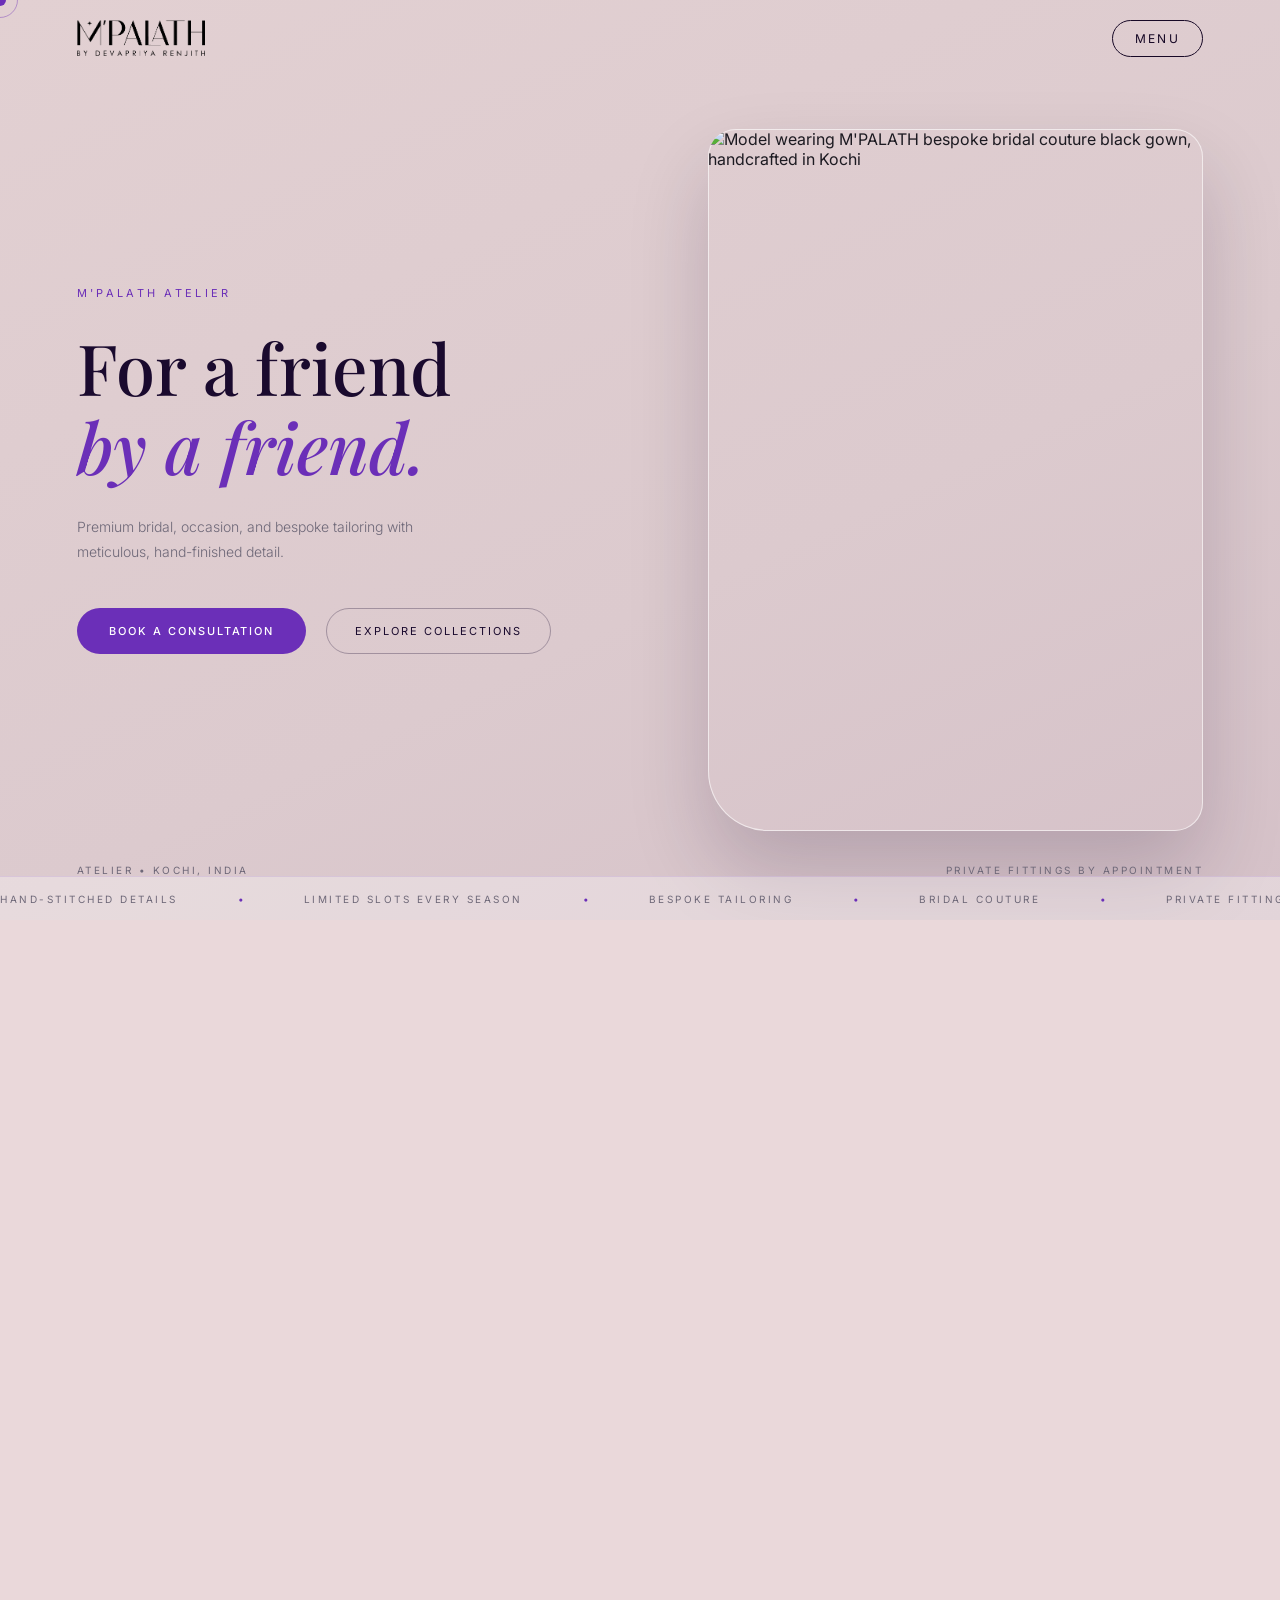
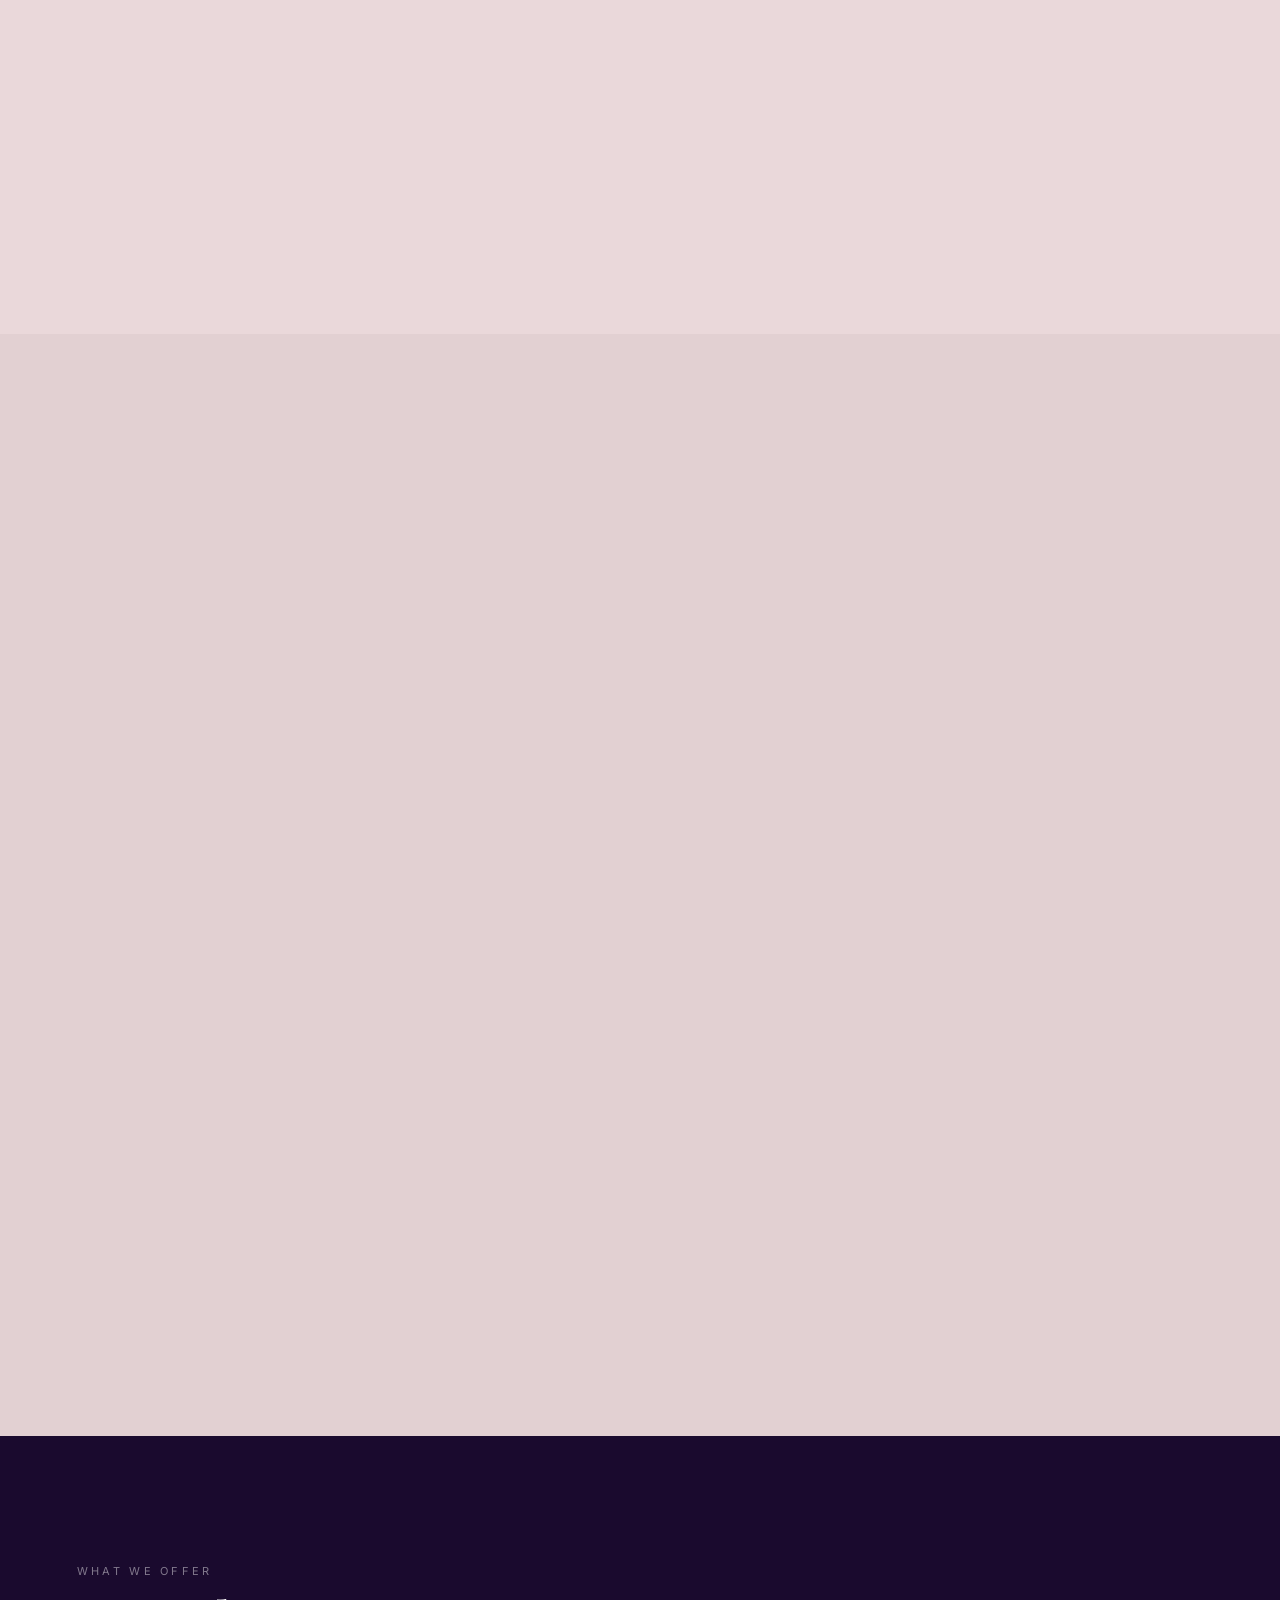
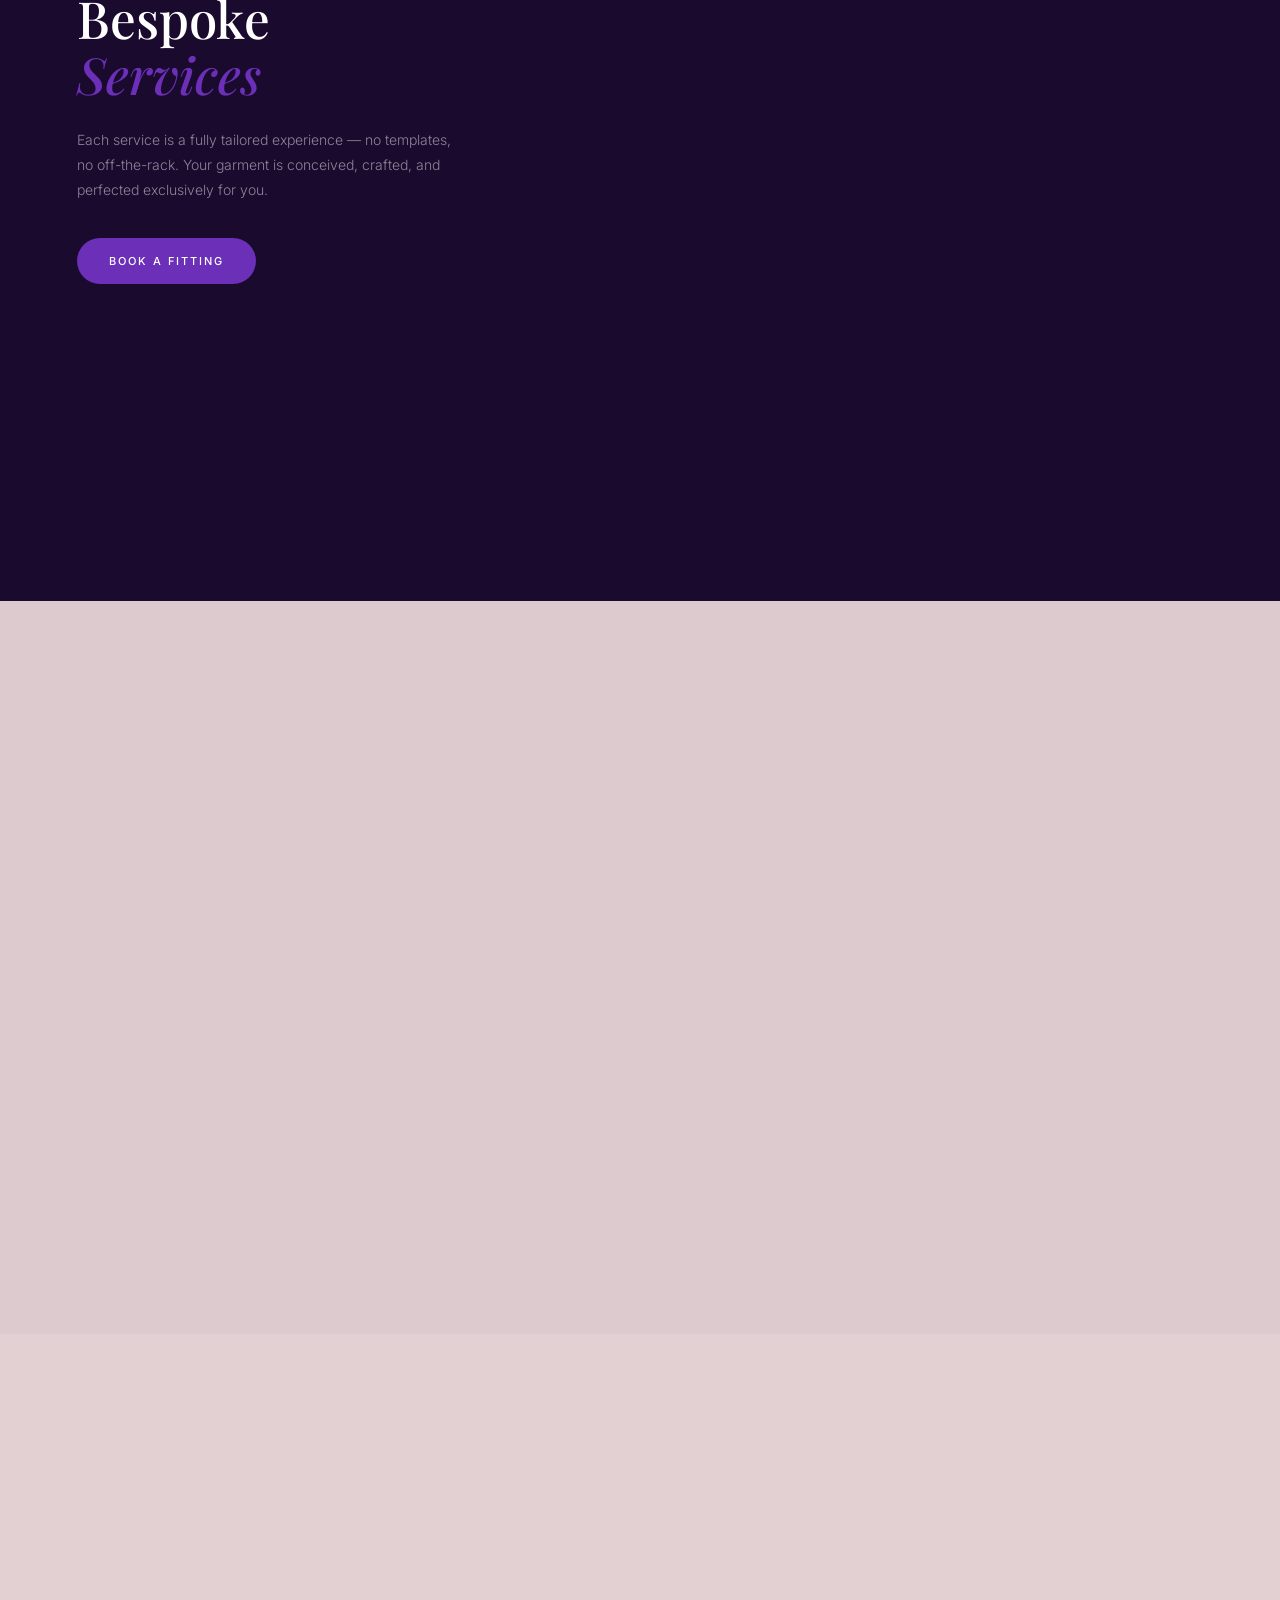
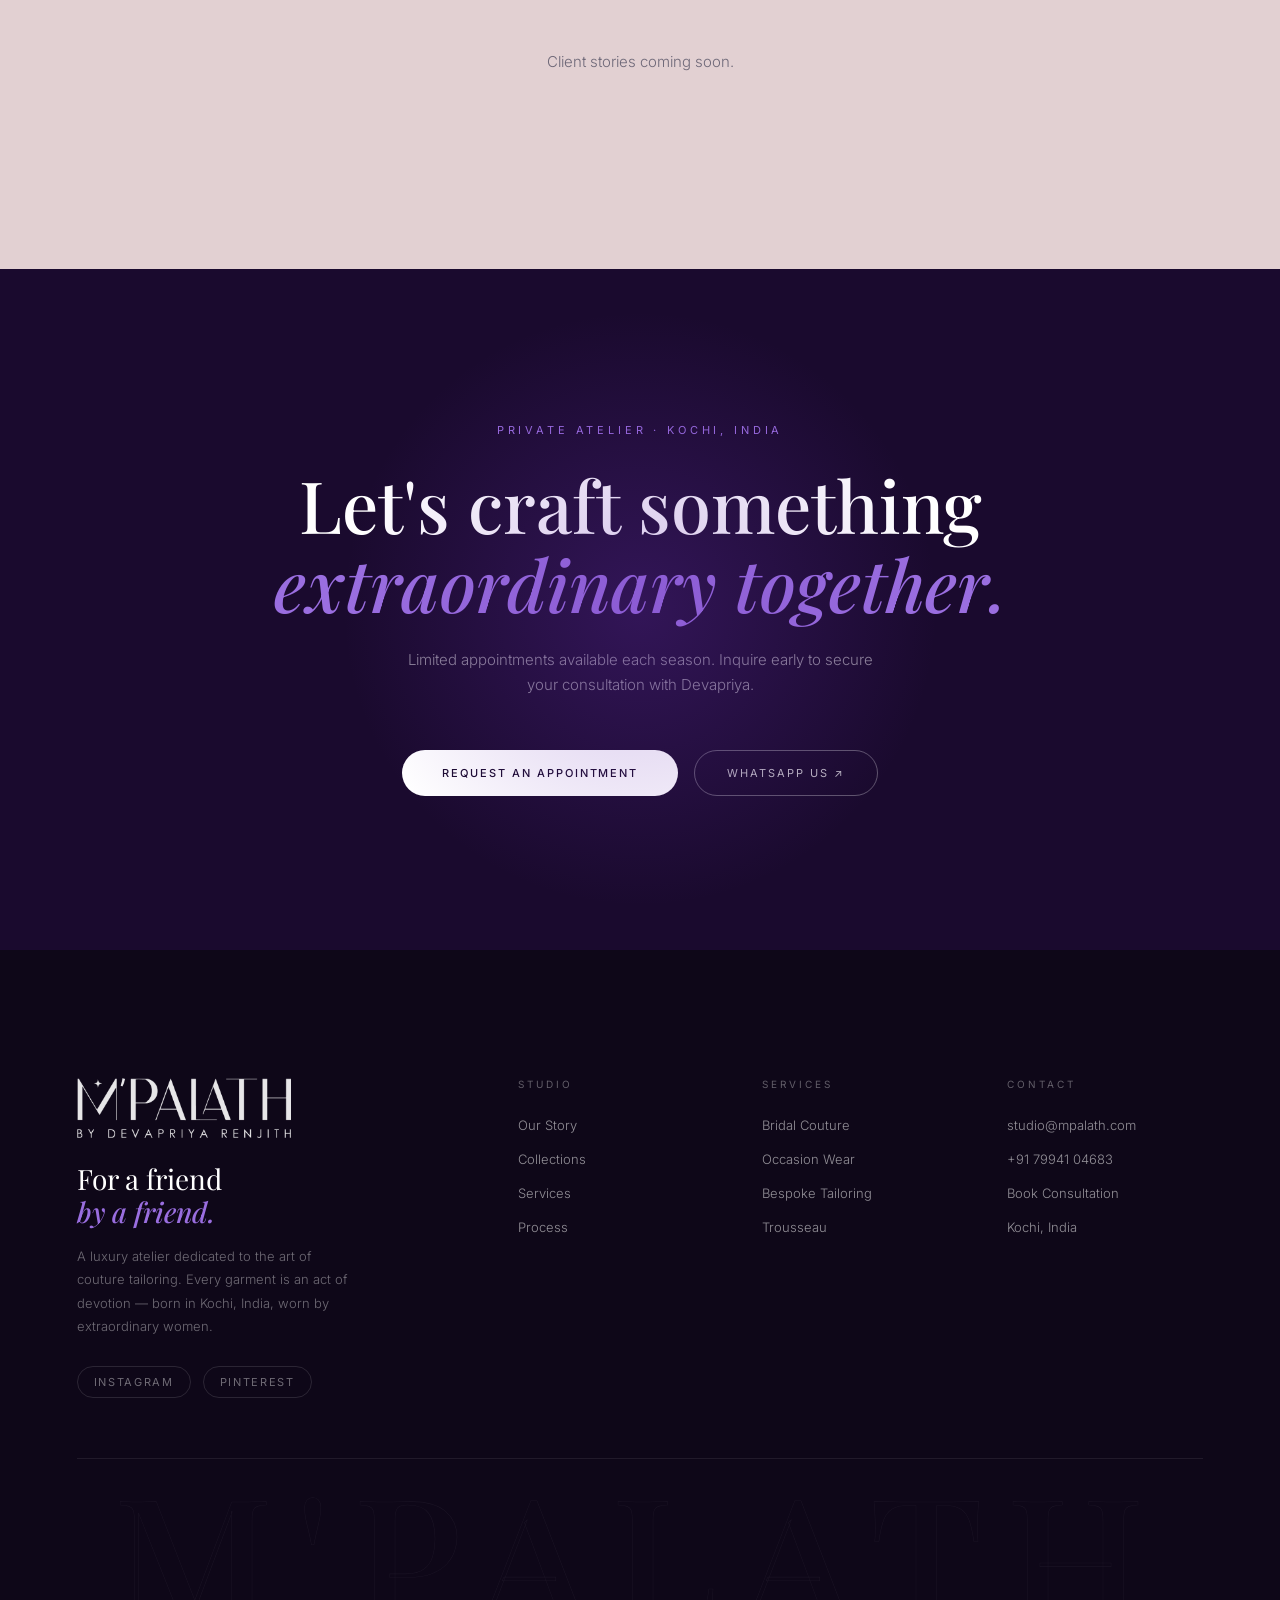
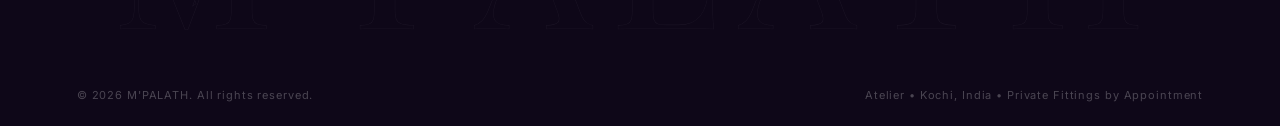
==== index.html @ 6d50fe8d "Initial commit for mpalath site" ====
<!DOCTYPE html>
<html lang="en">

<head>
  <meta charset="UTF-8">
  <meta name="viewport" content="width=device-width, initial-scale=1.0">
  <meta name="theme-color" content="#0E0718">
  <meta name="robots" content="index, follow, max-image-preview:large, max-snippet:-1, max-video-preview:-1">
  <link rel="canonical" href="https://mpalath.com/">
  <link rel="icon" type="image/png" href="assets/mpalath-logo.png">
  <link rel="apple-touch-icon" href="assets/mpalath-logo-full.png">

  <title>M'PALATH — Luxury Atelier | Couture-Crafted Elegance Kochi</title>
  <meta name="description"
    content="M'PALATH is a luxury bridal and bespoke tailoring studio by Devapriya Renjith in Kochi, India. Premium hand-finished couture for modern women. Private fittings by appointment.">

  <!-- Open Graph / Facebook -->
  <meta property="og:type" content="website">
  <meta property="og:url" content="https://mpalath.com/">
  <meta property="og:title" content="M'PALATH — Luxury Atelier | Couture-Crafted Elegance">
  <meta property="og:description"
    content="Premium bridal, occasion, and bespoke tailoring with meticulous, hand-finished detail.">
  <meta property="og:image" content="https://mpalath.com/assets/hero-main.jpg">

  <!-- Twitter -->
  <meta name="twitter:card" content="summary_large_image">
  <meta name="twitter:title" content="M'PALATH — Luxury Atelier">
  <meta name="twitter:description"
    content="Premium bridal, occasion, and bespoke tailoring with meticulous, hand-finished detail.">
  <meta name="twitter:image" content="https://mpalath.com/assets/hero-main.jpg">

  <!-- Performance: Preload Critical Assets (LCP) -->
  <link rel="preload" as="image" href="assets/hero-main.jpg">

  <!-- JSON-LD Structured Data Schema -->
  <script type="application/ld+json">
  {
    "@context": "https://schema.org",
    "@type": "FashionBoutique",
    "name": "M'PALATH",
    "image": "https://mpalath.com/assets/hero-main.jpg",
    "description": "A luxury atelier dedicated to the art of couture tailoring. Every garment is an act of devotion — born in Kochi, India.",
    "founder": {
      "@type": "Person",
      "name": "Devapriya Renjith"
    },
    "address": {
      "@type": "PostalAddress",
      "addressLocality": "Kochi",
      "addressRegion": "Kerala",
      "addressCountry": "IN"
    },
    "priceRange": "$$$$"
  }
  </script>

  <link rel="preconnect" href="https://fonts.googleapis.com">
  <link rel="preconnect" href="https://fonts.gstatic.com" crossorigin>
  <link
    href="https://fonts.googleapis.com/css2?family=Playfair+Display:ital,wght@0,400;0,500;0,600;0,700;1,400;1,500&family=Inter:wght@300;400;500&display=swap"
    rel="stylesheet">
  <link rel="stylesheet" href="styles.css">
</head>

<body>

  <!-- Custom Cursor -->
  <div id="cursor"></div>
  <div id="cursor-follower"></div>

  <!-- ===================== LOADER ===================== -->
  <div id="loader-overlay" class="loader-overlay">
    <div class="loader-content">
      <div class="wordmark-container" id="wordmark-container">
        <!-- Hidden base (for needle tracking width) -->
        <div class="wordmark-base" aria-hidden="true">M'PALATH</div>
        <!-- Reveal layer with clip-path animation -->
        <div class="wordmark-reveal" id="wordmark-reveal">
          <img src="assets/mpalath-logo-full.png" alt="M'PALATH by Devapriya Renjith" class="loader-logo-img" />
        </div>
        <div class="needle-wrapper" id="needle-wrapper">
          <svg class="needle-svg" id="needle-svg" viewBox="0 0 100 100">
            <defs>
              <linearGradient id="silver-grad" x1="0" y1="0" x2="1" y2="1">
                <stop offset="0%" stop-color="#FFFFFF" />
                <stop offset="50%" stop-color="#C0C0C0" />
                <stop offset="100%" stop-color="#808080" />
              </linearGradient>
            </defs>
            <path d="M 80,20 L 10,90 L 20,95 L 85,30 Z" fill="url(#silver-grad)" />
            <ellipse cx="80" cy="25" rx="2" ry="6" fill="#222" transform="rotate(-45 80 25)" />
            <path d="M 80,25 Q 95,10 50,50" fill="none" stroke="#6B2FB8" stroke-width="2" />
          </svg>
        </div>
      </div>
    </div>
  </div>

  <!-- ===================== NAV ===================== -->
  <nav id="main-nav">
    <a href="#hero" class="nav-logo" aria-label="M'PALATH Homepage" title="Return to M'PALATH Homepage">
      <img src="assets/mpalath-logo.png" alt="M'PALATH Studio Logo" class="nav-logo-img" />
    </a>
    <button class="nav-menu-btn" id="menu-btn" aria-label="Open Navigation Menu">MENU</button>
  </nav>

  <!-- Full-screen overlay menu -->
  <div class="nav-overlay" id="nav-overlay" role="dialog" aria-modal="true" aria-label="Main Navigation Menu">
    <button class="overlay-close" id="overlay-close" aria-label="Close Menu">CLOSE</button>
    <ul class="overlay-nav-links">
      <li><a href="#hero">Home</a></li>
      <li><a href="#about">About</a></li>
      <li><a href="#collections">Collections</a></li>
      <li><a href="#services">Services</a></li>
      <li><a href="#contact-cta">Contact</a></li>
    </ul>
    <div class="overlay-footer">
      <span>Atelier &bull; Mumbai</span>
      <span>Private Fittings by Appointment</span>
    </div>
  </div>

  <main id="main-content">
    <!-- ===================== HERO ===================== -->
    <section id="hero" aria-labelledby="hero-heading">
      <div class="hero-left">
        <p class="hero-eyebrow">M'PALATH ATELIER</p>
        <h1 class="hero-headline" id="hero-heading">
          For a friend<br>
          <em>by a friend.</em>
        </h1>
        <p class="hero-subtext">
          Premium bridal, occasion, and bespoke tailoring
          with meticulous, hand-finished detail.
        </p>
        <div class="hero-cta-row">
          <a href="#contact-cta" class="btn-primary" id="hero-book-btn"
            aria-label="Book a bespoke consultation with Devapriya">Book a Consultation</a>
          <a href="#collections" class="btn-outline" id="hero-explore-btn"
            aria-label="Explore our current bridal and occasion wear collections">Explore Collections</a>
        </div>
      </div>

      <div class="hero-right">
        <div class="hero-image-frame" id="hero-image-frame">
          <img class="hero-slide active" src="assets/hero-main.jpg"
            alt="Model wearing M'PALATH bespoke bridal couture black gown, handcrafted in Kochi" loading="eager">
          <img class="hero-slide" src="assets/IMAGES/mplth post 04 05.jpg.jpeg"
            alt="M'PALATH baby pink cotton ensemble with delicate pleats in black and white editorial" loading="lazy">
          <img class="hero-slide" src="assets/IMAGES/MP 01.jpg.jpeg"
            alt="M'PALATH black bell-sleeve top with cream accents against terracotta backdrop" loading="lazy">
          <img class="hero-slide" src="assets/IMAGES/mplth post 04 03.jpg.jpeg"
            alt="M'PALATH pink cotton kurta set with pearl choker on seated model" loading="lazy">
        </div>
      </div>

      <div class="hero-bottom-row">
        <span>Atelier &bull; Kochi, India</span>
        <span>Private Fittings by Appointment</span>
      </div>

      <!-- Ticker -->
      <div class="hero-ticker">
        <div class="ticker-track">
          <span>Hand-stitched Details</span><span class="dot">&bull;</span>
          <span>Limited Slots Every Season</span><span class="dot">&bull;</span>
          <span>Bespoke Tailoring</span><span class="dot">&bull;</span>
          <span>Bridal Couture</span><span class="dot">&bull;</span>
          <span>Private Fittings</span><span class="dot">&bull;</span>
          <span>Devapriya Renjith</span><span class="dot">&bull;</span>
          <span>Kochi Atelier</span><span class="dot">&bull;</span>
        </div>
      </div>
    </section>

    <!-- ===================== ABOUT ===================== -->
    <section id="about" aria-labelledby="about-heading">
      <div class="about-left">
        <p class="about-label reveal">Our Story</p>

        <h2 class="about-headline reveal reveal-delay-1" id="about-heading">
          Where every thread<br>
          tells a <em>story</em> of craft.
        </h2>
        <p class="about-text reveal reveal-delay-2">
          M'PALATH was born from a deep reverence for the art of tailoring — where couture is not just clothing, but a
          ceremony of self-expression. Each piece is conceived to honour the woman who wears it.
        </p>
        <p class="about-text reveal reveal-delay-2">
          Founded by Devapriya Renjith, our atelier in Kochi, India operates on an intimate, appointment-only model.
          Every
          garment passes through thirty hand-finishing stages before it leaves our studio.
        </p>
        <div class="about-stats reveal reveal-delay-3">
          <p class="about-text" style="grid-column: 1 / -1; font-weight: 500;">
            A newly launched creative studio focused on modern design and high-quality experiences.
          </p>
        </div>
      </div>

      <div class="about-right reveal">
        <div class="about-image-wrap">
          <img src="assets/about.jpg"
            alt="Close-up of artisan hands meticulously hand-stitching a bespoke couture garment at M'PALATH atelier"
            loading="lazy">
        </div>
        <div class="about-quote-card">
          <p>"Every stitch is a quiet act of devotion."</p>
          <cite>— Devapriya Renjith, Founder</cite>
        </div>
      </div>
    </section>

    <!-- ===================== COLLECTIONS ===================== -->
    <section id="collections" aria-labelledby="collections-heading">
      <div class="section-header reveal">
        <div>
          <span class="section-label">Our Work</span>
          <h2 class="section-title" id="collections-heading">Current <em>Collections</em></h2>
        </div>
        <a href="#contact-cta" class="section-link" aria-label="View all M'PALATH couture collections">View All →</a>
      </div>

      <div class="collections-grid reveal reveal-delay-1">
        <!-- 1) Red Dress (Hero) -->
        <div class="collection-card"
          data-images="assets/IMAGES/mplth post 001.jpg.jpeg,assets/IMAGES/mplth post 002.jpg.jpeg,assets/IMAGES/mplth post 003.jpg.jpeg,assets/IMAGES/mplth post 004.jpg.jpeg,assets/IMAGES/mplth post 005.jpg.jpeg">
          <img class="collection-card-img" src="assets/IMAGES/mplth post 003.jpg.jpeg"
            alt="Crimson Reverie bridal couture red gown with intricate hand-embroidery by M'PALATH" loading="lazy">
          <div class="collection-card-info">
            <span class="tag">Bridal · SS 2026</span>
            <div class="name">Crimson Reverie</div>
          </div>
          <div class="collection-card-overlay">
            <div class="collection-card-tag">Bridal Couture</div>
            <div class="collection-card-name">Crimson Reverie</div>
          </div>
        </div>

        <!-- 2) Black Dress -->
        <div class="collection-card"
          data-images="assets/IMAGES/MP 01.jpg.jpeg,assets/IMAGES/MP 02.jpg.jpeg,assets/IMAGES/MP 03.jpg.jpeg,assets/IMAGES/MPALATH 04.jpg.jpeg">
          <img class="collection-card-img" src="assets/IMAGES/MPALATH 04.jpg.jpeg"
            alt="Velvet Dusk elegant black evening wear dress with modern silhouette" loading="lazy">
          <div class="collection-card-info">
            <span class="tag">Evening</span>
            <div class="name">Velvet Dusk</div>
          </div>
          <div class="collection-card-overlay">
            <div class="collection-card-tag">Evening Wear</div>
            <div class="collection-card-name">Velvet Dusk</div>
          </div>
        </div>

        <!-- 3) Peach Dress -->
        <div class="collection-card"
          data-images="assets/IMAGES/mplth post 04 01.jpg.jpeg,assets/IMAGES/mplth post 04 02.jpg.jpeg,assets/IMAGES/mplth post 04 03.jpg.jpeg,assets/IMAGES/mplth post 04 04.jpg.jpeg,assets/IMAGES/mplth post 04 05.jpg.jpeg">
          <img class="collection-card-img" src="assets/IMAGES/mplth post 04 02.jpg.jpeg"
            alt="Blush Elegance peach bespoke occasion wear dress featuring delicate drape" loading="lazy">
          <div class="collection-card-info">
            <span class="tag">Occasion</span>
            <div class="name">Blush Elegance</div>
          </div>
          <div class="collection-card-overlay">
            <div class="collection-card-tag">Occasion Wear</div>
            <div class="collection-card-name">Blush Elegance</div>
          </div>
        </div>

        <!-- 4) Yellow Dress -->
        <div class="collection-card"
          data-images="assets/IMAGES/04.jpg.jpeg,assets/IMAGES/05.jpg.jpeg,assets/IMAGES/06.jpg.jpeg">
          <img class="collection-card-img" src="assets/IMAGES/06.jpg.jpeg"
            alt="Golden Bloom luxury yellow bespoke occasion wear dress for celebrations" loading="lazy">
          <div class="collection-card-info">
            <span class="tag">Occasion</span>
            <div class="name">Golden Bloom</div>
          </div>
          <div class="collection-card-overlay">
            <div class="collection-card-tag">Occasion Wear</div>
            <div class="collection-card-name">Golden Bloom</div>
          </div>
        </div>

        <!-- 5) Brown Dress -->
        <div class="collection-card" data-images="assets/IMAGES/mplath post 03.jpeg">
          <img class="collection-card-img" src="assets/IMAGES/mplath post 03.jpeg"
            alt="Earthen Grace premium brown evening gown with refined tailoring" loading="lazy">
          <div class="collection-card-info">
            <span class="tag">Evening</span>
            <div class="name">Earthen Grace</div>
          </div>
          <div class="collection-card-overlay">
            <div class="collection-card-tag">Evening Wear</div>
            <div class="collection-card-name">Earthen Grace</div>
          </div>
        </div>
      </div>
    </section>

    <!-- ===================== SERVICES ===================== -->
    <section id="services" aria-labelledby="services-heading">
      <div class="services-left">
        <span class="section-label">What We Offer</span>
        <h2 class="section-title" id="services-heading">Bespoke<br><em>Services</em></h2>
        <p>Each service is a fully tailored experience — no templates, no off-the-rack. Your garment is conceived,
          crafted, and perfected exclusively for you.</p>
        <a href="#contact-cta" class="btn-primary">Book a Fitting</a>
      </div>

      <div class="services-right">
        <div class="service-item reveal">
          <div class="service-item-left">
            <span class="service-num">01</span>
            <span class="service-name">Bridal Couture</span>
          </div>
          <div class="service-arrow">
            <svg viewBox="0 0 24 24">
              <line x1="5" y1="19" x2="19" y2="5" />
              <polyline points="5,5 19,5 19,19" />
            </svg>
          </div>
        </div>

        <div class="service-item reveal reveal-delay-1">
          <div class="service-item-left">
            <span class="service-num">02</span>
            <span class="service-name">Occasion Wear</span>
          </div>
          <div class="service-arrow">
            <svg viewBox="0 0 24 24">
              <line x1="5" y1="19" x2="19" y2="5" />
              <polyline points="5,5 19,5 19,19" />
            </svg>
          </div>
        </div>

        <div class="service-item reveal reveal-delay-2">
          <div class="service-item-left">
            <span class="service-num">03</span>
            <span class="service-name">Bespoke Tailoring</span>
          </div>
          <div class="service-arrow">
            <svg viewBox="0 0 24 24">
              <line x1="5" y1="19" x2="19" y2="5" />
              <polyline points="5,5 19,5 19,19" />
            </svg>
          </div>
        </div>

        <div class="service-item reveal reveal-delay-3">
          <div class="service-item-left">
            <span class="service-num">04</span>
            <span class="service-name">Trousseau Curation</span>
          </div>
          <div class="service-arrow">
            <svg viewBox="0 0 24 24">
              <line x1="5" y1="19" x2="19" y2="5" />
              <polyline points="5,5 19,5 19,19" />
            </svg>
          </div>
        </div>

        <div class="service-item reveal reveal-delay-4">
          <div class="service-item-left">
            <span class="service-num">05</span>
            <span class="service-name">Garment Restoration</span>
          </div>
          <div class="service-arrow">
            <svg viewBox="0 0 24 24">
              <line x1="5" y1="19" x2="19" y2="5" />
              <polyline points="5,5 19,5 19,19" />
            </svg>
          </div>
        </div>
      </div>
    </section>

    <!-- ===================== PROCESS ===================== -->
    <section id="process" aria-labelledby="process-heading">
      <div class="process-header reveal">
        <span class="section-label" style="display:block; text-align:center; margin-bottom:12px;">How It Works</span>
        <h2 class="section-title" id="process-heading">Our <em>Atelier Process</em></h2>
      </div>
      <div class="process-steps">
        <div class="process-step reveal">
          <div class="step-num">01</div>
          <h3 class="step-title">Discovery Call</h3>
          <p class="step-desc">We begin with a private consultation to understand your vision, aesthetic, and occasion.
            No
            garment is started without deep listening.</p>
        </div>
        <div class="process-step reveal reveal-delay-1">
          <div class="step-num">02</div>
          <h3 class="step-title">Design & Fabric</h3>
          <p class="step-desc">Mood boards, silhouette sketches, and fabric selection from our curated,
            ethically-sourced
            library of textiles.</p>
        </div>
        <div class="process-step reveal reveal-delay-2">
          <div class="step-num">03</div>
          <h3 class="step-title">Toile Fittings</h3>
          <p class="step-desc">A muslin prototype is crafted first. Two to three fittings refine the drape and structure
            until the silhouette is flawless.</p>
        </div>
        <div class="process-step reveal reveal-delay-3">
          <div class="step-num">04</div>
          <h3 class="step-title">Final Delivery</h3>
          <p class="step-desc">The finished garment arrives wrapped in tissue, with a hand-written care card and a care
            consultation included.</p>
        </div>
      </div>
    </section>

    <!-- ===================== TESTIMONIALS ===================== -->
    <section id="testimonials" aria-labelledby="testimonials-heading">
      <div class="reveal">
        <span class="section-label" style="display: block; margin-bottom: 12px;">Client Words</span>
        <h2 class="section-title" id="testimonials-heading">What Our <em>Clients</em> Say</h2>
      </div>
      <div class="testimonials-grid" style="display: block; text-align: center; padding: 40px 0;">
        <p class="about-text">Client stories coming soon.</p>
      </div>
    </section>

    <!-- ===================== CTA SECTION ===================== -->
    <section id="contact-cta" aria-labelledby="cta-heading">
      <span class="cta-eyebrow">Private Atelier · Kochi, India</span>
      <h2 class="cta-headline" id="cta-heading">
        Let's craft something<br>
        <em>extraordinary together.</em>
      </h2>
      <p class="cta-sub">Limited appointments available each season. Inquire early to secure your consultation with
        Devapriya.</p>
      <div class="cta-buttons">
        <a href="mailto:studio@mpalath.com" class="btn-white" id="cta-email-btn"
          aria-label="Send email to M'PALATH studio">Request an Appointment</a>
        <a href="https://wa.me/917994104683" class="btn-ghost-white" id="cta-wa-btn" target="_blank" rel="noopener"
          aria-label="Message M'PALATH studio on WhatsApp">WhatsApp Us ↗</a>
      </div>
    </section>

  </main>

  <!-- ===================== FOOTER ===================== -->
  <footer>
    <div class="footer-top">
      <div class="footer-brand">
        <img src="assets/mpalath-logo.png" alt="M'PALATH luxury clothing brand logo" class="footer-logo-img" />
        <h3 class="footer-slogan">For a friend<br><em>by a friend.</em></h3>
        <p>A luxury atelier dedicated to the art of couture tailoring. Every garment is an act of devotion — born in
          Kochi, India, worn by extraordinary women.</p>
        <div class="footer-social-links">
          <a href="https://www.instagram.com/m.palath_?igsh=MXcwaWo0N2I5aXo1eA%3D%3D&utm_source=qr" id="footer-ig"
            aria-label="Follow M'PALATH on Instagram" title="Official Instagram" target="_blank"
            rel="noopener">Instagram</a>
          <a href="#" id="footer-pin" aria-label="Follow M'PALATH on Pinterest" title="Official Pinterest">Pinterest</a>
        </div>
      </div>

      <div class="footer-col">
        <h4>Studio</h4>
        <ul>
          <li><a href="#about">Our Story</a></li>
          <li><a href="#collections">Collections</a></li>
          <li><a href="#services">Services</a></li>
          <li><a href="#process">Process</a></li>
        </ul>
      </div>

      <div class="footer-col">
        <h4>Services</h4>
        <ul>
          <li><a href="#services">Bridal Couture</a></li>
          <li><a href="#services">Occasion Wear</a></li>
          <li><a href="#services">Bespoke Tailoring</a></li>
          <li><a href="#services">Trousseau</a></li>
        </ul>
      </div>

      <div class="footer-col">
        <h4>Contact</h4>
        <ul>
          <li><a href="mailto:studio@mpalath.com">studio@mpalath.com</a></li>
          <li><a href="tel:+917994104683">+91 79941 04683</a></li>
          <li><a href="#contact-cta">Book Consultation</a></li>
          <li><a href="#contact-cta">Kochi, India</a></li>
        </ul>
      </div>
    </div>

    <!-- Giant wordmark -->
    <div class="footer-wordmark">
      <svg viewBox="0 0 1000 160" xmlns="http://www.w3.org/2000/svg" aria-hidden="true">
        <text x="50%" y="130" text-anchor="middle" font-family="'Playfair Display', Georgia, serif" font-size="160"
          font-weight="500" letter-spacing="20" fill="none" stroke="rgba(255,255,255,0.05)"
          stroke-width="0.5">M'PALATH</text>
      </svg>
    </div>

    <div class="footer-bottom">
      <span>© 2026 M'PALATH. All rights reserved.</span>
      <span>Atelier &bull; Kochi, India &bull; Private Fittings by Appointment</span>
    </div>
  </footer>

  <script src="main.js"></script>

  <!-- ===================== GALLERY MODAL ===================== -->
  <div id="gallery-modal" class="gallery-modal">
    <div class="gallery-modal-overlay" id="gallery-modal-overlay"></div>
    <div class="gallery-modal-content">
      <button id="gallery-close" class="gallery-close-btn">&times;</button>
      <div id="gallery-track" class="gallery-track"></div>
    </div>
  </div>
</body>

</html>
---- styles.css ----
/* =========================================
   M'PALATH — DESIGNER STUDIO
   Luxury Fashion CSS Design System
   ========================================= */

@import url('https://fonts.googleapis.com/css2?family=Playfair+Display:ital,wght@0,400;0,500;0,600;0,700;1,400;1,500&family=Inter:wght@300;400;500&display=swap');

/* ── Reset & Base ── */
*,
*::before,
*::after {
  box-sizing: border-box;
  margin: 0;
  padding: 0;
}

:root {
  --cream: #E2D0D2;
  --lavender-mist: #DCCACE;
  --deep-plum: #1A0A2E;
  --purple: #6B2FB8;
  --purple-light: #9A6EE0;
  --warm-white: #EAD8DA;
  --ink: #1C1A21;
  --gray-mid: #6E6878;
  --gray-light: #C8C0D4;
  --border: rgba(107, 47, 184, 0.12);
  --shadow: rgba(26, 10, 46, 0.08);

  --font-serif: 'Playfair Display', Georgia, serif;
  --font-sans: 'Inter', -apple-system, sans-serif;

  --nav-h: 76px;
  --section-pad: clamp(80px, 10vw, 140px);
  --side-pad: clamp(24px, 6vw, 80px);
  --transition: 0.55s cubic-bezier(0.22, 1, 0.36, 1);
}

html {
  scroll-behavior: smooth;
  overflow-x: hidden;
}

body {
  font-family: var(--font-sans);
  background: var(--cream);
  color: var(--ink);
  overflow-x: hidden;
  cursor: none;
}

/* ── Custom Cursor ── */
#cursor {
  position: fixed;
  width: 12px;
  height: 12px;
  background: var(--purple);
  border-radius: 50%;
  pointer-events: none;
  z-index: 10000;
  transform: translate(-50%, -50%);
  transition: width 0.5s cubic-bezier(0.25, 1, 0.25, 1), height 0.5s cubic-bezier(0.25, 1, 0.25, 1), background 0.5s ease;
  will-change: left, top;
}

#cursor-follower {
  position: fixed;
  width: 36px;
  height: 36px;
  border: 1px solid rgba(107, 47, 184, 0.4);
  border-radius: 50%;
  pointer-events: none;
  z-index: 9999;
  transform: translate(-50%, -50%);
  transition: width 0.5s ease, height 0.5s ease, opacity 0.4s ease;
  will-change: left, top;
}

body:has(a:hover) #cursor,
body:has(button:hover) #cursor {
  width: 20px;
  height: 20px;
}

/* ── Loader ── */
#loader-overlay {
  position: fixed;
  inset: 0;
  z-index: 9998;
  display: flex;
  justify-content: center;
  align-items: center;
  flex-direction: column;
  background-color: #FFF3EF;
  background-image: radial-gradient(circle at 50% 50%, rgba(255, 255, 255, 0.7) 0%, rgba(246, 183, 169, 0.15) 100%);
  transition: opacity 1s ease, visibility 1s ease;
}

.loader-content {
  position: relative;
  display: flex;
  flex-direction: column;
  align-items: center;
}

.wordmark-container {
  position: relative;
  display: inline-block;
  padding: 20px 40px;
}

.wordmark-base {
  font-family: var(--font-serif);
  font-size: clamp(48px, 8vw, 90px);
  letter-spacing: 0.15em;
  color: rgba(0, 0, 0, 0.04);
  text-shadow: 1px 1px 1px rgba(255, 255, 255, 0.5);
}

.wordmark-reveal {
  position: absolute;
  top: 50%;
  left: 50%;
  transform: translate(-50%, -50%);
  white-space: nowrap;
  clip-path: inset(0 100% 0 0);
  display: flex;
  align-items: center;
  justify-content: center;
}

.loader-logo-img {
  height: clamp(60px, 10vw, 100px);
  width: auto;
  /* Dark logo on light loader background — keep naturally dark */
  filter: brightness(0) saturate(100%);
  display: block;
}

.loader-subtitle {
  margin-top: 2rem;
  font-family: var(--font-sans);
  text-transform: uppercase;
  letter-spacing: 0.35em;
  font-size: 12px;
  font-weight: 300;
  color: #6E4A8A;
  opacity: 0;
  transform: translateY(10px);
  transition: opacity 1.2s ease, transform 1.2s ease;
  text-align: center;
}

.needle-wrapper {
  position: absolute;
  top: 0;
  left: 40px;
  width: 100%;
  height: 100%;
  pointer-events: none;
  opacity: 0;
}

.needle-svg {
  position: absolute;
  top: 60px;
  left: 0;
  width: 50px;
  height: 50px;
  filter: drop-shadow(-2px 4px 4px rgba(0, 0, 0, 0.3));
}

/* ── Navigation ── */
nav {
  position: fixed;
  top: 0;
  left: 0;
  right: 0;
  height: var(--nav-h);
  display: flex;
  align-items: center;
  justify-content: space-between;
  padding: 0 var(--side-pad);
  z-index: 900;
  mix-blend-mode: multiply;
  transition: background var(--transition), box-shadow var(--transition);
}

nav.scrolled {
  background: rgba(250, 247, 244, 0.92);
  backdrop-filter: blur(16px);
  box-shadow: 0 1px 0 var(--border);
  mix-blend-mode: normal;
}

.nav-logo {
  display: flex;
  align-items: center;
  text-decoration: none;
}

.nav-logo-img {
  height: 36px;
  width: auto;
  /* The SVG uses currentColor — on light nav it should be dark */
  filter: brightness(0) saturate(100%);
  transition: opacity 0.3s ease;
  display: block;
}

.nav-logo-img:hover {
  opacity: 0.75;
}

.nav-menu-btn {
  font-family: var(--font-sans);
  font-size: 12px;
  font-weight: 400;
  letter-spacing: 0.2em;
  text-transform: uppercase;
  color: var(--deep-plum);
  background: transparent;
  border: 1px solid var(--deep-plum);
  border-radius: 100px;
  padding: 10px 22px;
  cursor: none;
  transition: all var(--transition);
}

.nav-menu-btn:hover {
  background: var(--deep-plum);
  color: var(--cream);
}

/* Full-screen overlay menu */
.nav-overlay {
  position: fixed;
  inset: 0;
  background: var(--deep-plum);
  z-index: 950;
  display: flex;
  flex-direction: column;
  justify-content: center;
  align-items: flex-start;
  padding: var(--section-pad) var(--side-pad);
  opacity: 0;
  visibility: hidden;
  transition: opacity var(--transition), visibility var(--transition);
}

.nav-overlay.open {
  opacity: 1;
  visibility: visible;
}

.nav-overlay .overlay-close {
  position: absolute;
  top: 28px;
  right: var(--side-pad);
  font-family: var(--font-sans);
  font-size: 12px;
  letter-spacing: 0.2em;
  text-transform: uppercase;
  color: rgba(255, 255, 255, 0.5);
  background: none;
  border: 1px solid rgba(255, 255, 255, 0.2);
  border-radius: 100px;
  padding: 10px 22px;
  cursor: none;
  transition: color var(--transition), border-color var(--transition);
}

.nav-overlay .overlay-close:hover {
  color: #fff;
  border-color: rgba(255, 255, 255, 0.5);
}

.overlay-nav-links {
  list-style: none;
  margin-top: 40px;
}

.overlay-nav-links li {
  overflow: hidden;
  padding: 8px 0;
}

.overlay-nav-links a {
  font-family: var(--font-serif);
  font-size: clamp(42px, 7vw, 80px);
  font-weight: 400;
  color: rgba(255, 255, 255, 0.85);
  text-decoration: none;
  display: inline-block;
  transform: translateY(100%);
  transition: color var(--transition), transform var(--transition);
}

.nav-overlay.open .overlay-nav-links a {
  transform: translateY(0);
}

.overlay-nav-links a:hover {
  color: #fff;
}

.overlay-nav-links li:nth-child(1) a {
  transition-delay: 0.05s;
}

.overlay-nav-links li:nth-child(2) a {
  transition-delay: 0.10s;
}

.overlay-nav-links li:nth-child(3) a {
  transition-delay: 0.15s;
}

.overlay-nav-links li:nth-child(4) a {
  transition-delay: 0.20s;
}

.overlay-nav-links li:nth-child(5) a {
  transition-delay: 0.25s;
}

.overlay-footer {
  position: absolute;
  bottom: 40px;
  left: var(--side-pad);
  right: var(--side-pad);
  display: flex;
  justify-content: space-between;
  align-items: flex-end;
  border-top: 1px solid rgba(255, 255, 255, 0.12);
  padding-top: 24px;
}

.overlay-footer span {
  font-family: var(--font-sans);
  font-size: 12px;
  letter-spacing: 0.12em;
  color: rgba(255, 255, 255, 0.4);
  text-transform: uppercase;
}

/* ── Hero Section ── */
#hero {
  min-height: 100vh;
  display: grid;
  grid-template-columns: 1fr 1fr;
  align-items: center;
  padding: 20px var(--side-pad) 0;
  background: linear-gradient(155deg, #E2D0D2 0%, #DCCACE 60%, #D5C1C8 100%);
  position: relative;
  overflow: hidden;
}

.hero-left {
  display: flex;
  flex-direction: column;
  justify-content: center;
  padding-right: 40px;
  z-index: 2;
}

.hero-eyebrow {
  font-family: var(--font-sans);
  font-size: 11px;
  font-weight: 400;
  letter-spacing: 0.3em;
  text-transform: uppercase;
  color: var(--purple);
  margin-bottom: 28px;
  opacity: 0;
  transform: translateY(20px);
  transition: opacity 0.9s ease 0.3s, transform 0.9s ease 0.3s;
}

.hero-headline {
  font-family: var(--font-serif);
  font-size: clamp(40px, 5.5vw, 76px);
  font-weight: 500;
  line-height: 1.12;
  color: var(--deep-plum);
  margin-bottom: 28px;
  opacity: 0;
  transform: translateY(30px);
  transition: opacity 0.9s ease 0.5s, transform 0.9s ease 0.5s;
}

.hero-headline em {
  font-style: italic;
  color: var(--purple);
}

.hero-subtext {
  font-family: var(--font-sans);
  font-size: 14px;
  font-weight: 300;
  line-height: 1.8;
  color: var(--gray-mid);
  max-width: 340px;
  margin-bottom: 44px;
  opacity: 0;
  transform: translateY(20px);
  transition: opacity 0.9s ease 0.7s, transform 0.9s ease 0.7s;
}

.hero-cta-row {
  display: flex;
  align-items: center;
  gap: 20px;
  flex-wrap: wrap;
  opacity: 0;
  transform: translateY(20px);
  transition: opacity 0.9s ease 0.9s, transform 0.9s ease 0.9s;
}

.btn-primary {
  font-family: var(--font-sans);
  font-size: 11px;
  font-weight: 500;
  letter-spacing: 0.18em;
  text-transform: uppercase;
  color: #fff;
  background: var(--purple);
  border: none;
  border-radius: 100px;
  padding: 16px 32px;
  cursor: none;
  text-decoration: none;
  transition: background var(--transition), transform var(--transition), box-shadow var(--transition);
  display: inline-block;
}

.btn-primary:hover {
  background: var(--deep-plum);
  transform: translateY(-2px);
  box-shadow: 0 12px 32px rgba(107, 47, 184, 0.3);
}

.btn-outline {
  font-family: var(--font-sans);
  font-size: 11px;
  font-weight: 400;
  letter-spacing: 0.18em;
  text-transform: uppercase;
  color: var(--deep-plum);
  background: transparent;
  border: 1px solid rgba(26, 10, 46, 0.3);
  border-radius: 100px;
  padding: 15px 28px;
  cursor: none;
  text-decoration: none;
  transition: all var(--transition);
  display: inline-block;
}

.btn-outline:hover {
  border-color: var(--purple);
  color: var(--purple);
}

.hero-ticker {
  position: absolute;
  bottom: 0;
  left: 0;
  right: 0;
  height: 44px;
  border-top: 1px solid var(--border);
  display: flex;
  align-items: center;
  overflow: hidden;
  background: rgba(255, 255, 255, 0.3);
}

.ticker-track {
  display: flex;
  gap: 60px;
  white-space: nowrap;
  animation: ticker 28s linear infinite;
}

.ticker-track span {
  font-family: var(--font-sans);
  font-size: 10px;
  letter-spacing: 0.25em;
  text-transform: uppercase;
  color: var(--gray-mid);
}

.ticker-track .dot {
  color: var(--purple);
  letter-spacing: 0;
}

@keyframes ticker {
  from {
    transform: translateX(0);
  }

  to {
    transform: translateX(-50%);
  }
}

/* Hero Right Image */
.hero-right {
  position: relative;
  display: flex;
  align-items: center;
  justify-content: flex-end;
  height: 100vh;
  padding-top: 20px;
  opacity: 0;
  transform: translateX(30px);
  transition: opacity 1s ease 0.6s, transform 1s ease 0.6s;
}

.hero-image-frame {
  width: 88%;
  height: 78vh;
  border-radius: 28px 28px 28px 60px;
  overflow: hidden;
  position: relative;
  box-shadow:
    0 40px 80px rgba(26, 10, 46, 0.18),
    inset 0 0 0 1px rgba(255, 255, 255, 0.6);
}

.hero-image-frame img,
.hero-image-frame .hero-slide {
  position: absolute;
  top: 0;
  left: 0;
  width: 100%;
  height: 100%;
  object-fit: cover;
  object-position: top center;
  opacity: 0;
  transition: opacity 1.2s ease;
}

.hero-image-frame .hero-slide.active {
  opacity: 1;
}




.hero-image-label {
  position: absolute;
  bottom: 24px;
  left: 24px;
  background: rgba(26, 10, 46, 0.55);
  backdrop-filter: blur(12px);
  border-radius: 8px;
  padding: 10px 16px;
  display: flex;
  align-items: center;
  gap: 8px;
}

.hero-image-label span {
  font-family: var(--font-sans);
  font-size: 10px;
  letter-spacing: 0.2em;
  text-transform: uppercase;
  color: rgba(255, 255, 255, 0.75);
}

.hero-image-label .label-dot {
  width: 6px;
  height: 6px;
  border-radius: 50%;
  background: var(--purple-light);
  animation: pulse 2s ease-in-out infinite;
}

@keyframes pulse {

  0%,
  100% {
    opacity: 1;
    transform: scale(1);
  }

  50% {
    opacity: 0.5;
    transform: scale(0.85);
  }
}

/* Animated state = visible */
.hero-visible .hero-eyebrow,
.hero-visible .hero-headline,
.hero-visible .hero-subtext,
.hero-visible .hero-cta-row,
.hero-visible .hero-right {
  opacity: 1;
  transform: translate(0);
}

/* Bottom info row */
.hero-bottom-row {
  position: absolute;
  bottom: 44px;
  left: var(--side-pad);
  right: var(--side-pad);
  display: flex;
  justify-content: space-between;
  align-items: center;
}

.hero-bottom-row span {
  font-family: var(--font-sans);
  font-size: 10px;
  letter-spacing: 0.25em;
  text-transform: uppercase;
  color: var(--gray-mid);
}

/* ── About Section ── */
#about {
  padding: var(--section-pad) var(--side-pad);
  background: var(--warm-white);
  display: grid;
  grid-template-columns: 1fr 1fr;
  gap: 80px;
  align-items: start;
}

.about-label {
  font-family: var(--font-sans);
  font-size: 11px;
  letter-spacing: 0.3em;
  text-transform: uppercase;
  color: var(--purple);
  margin-bottom: 28px;
}

.about-headline {
  font-family: var(--font-serif);
  font-size: clamp(32px, 4vw, 54px);
  font-weight: 400;
  line-height: 1.2;
  color: var(--deep-plum);
  margin-bottom: 32px;
}

.about-headline em {
  font-style: italic;
  color: var(--purple);
}

.about-text {
  font-family: var(--font-sans);
  font-size: 15px;
  line-height: 1.9;
  color: var(--gray-mid);
  font-weight: 300;
  margin-bottom: 24px;
}

.about-stats {
  display: grid;
  grid-template-columns: 1fr 1fr;
  gap: 24px;
  margin-top: 48px;
}

.stat-block {
  border-top: 1px solid var(--border);
  padding-top: 20px;
}

.stat-num {
  font-family: var(--font-serif);
  font-size: 44px;
  font-weight: 500;
  color: var(--deep-plum);
  line-height: 1;
  margin-bottom: 8px;
}

.stat-label {
  font-family: var(--font-sans);
  font-size: 11px;
  letter-spacing: 0.2em;
  text-transform: uppercase;
  color: var(--gray-mid);
}

.about-right {
  position: relative;
  padding-top: 60px;
}

.about-image-wrap {
  width: 100%;
  aspect-ratio: 3/4;
  border-radius: 20px;
  overflow: hidden;
  position: relative;
}

.about-image-wrap img {
  width: 100%;
  height: 100%;
  object-fit: cover;
}

.about-quote-card {
  position: absolute;
  bottom: 24px;
  right: -24px;
  left: auto;
  background: rgba(30, 26, 29, 0.85);
  backdrop-filter: blur(16px);
  -webkit-backdrop-filter: blur(16px);
  border-radius: 16px;
  padding: 24px 32px;
  max-width: 290px;
  box-shadow: 0 24px 48px rgba(30, 26, 29, 0.15);
  z-index: 2;
}

.about-quote-card p {
  font-family: var(--font-serif);
  font-size: 16px;
  font-style: italic;
  color: rgba(255, 255, 255, 0.85);
  line-height: 1.6;
  margin-bottom: 12px;
}

.about-quote-card cite {
  font-family: var(--font-sans);
  font-size: 10px;
  letter-spacing: 0.2em;
  text-transform: uppercase;
  color: var(--purple-light);
  font-style: normal;
}

/* ── Collections Section ── */
#collections {
  padding: var(--section-pad) var(--side-pad);
  background: var(--cream);
}

.section-header {
  display: flex;
  justify-content: space-between;
  align-items: flex-end;
  margin-bottom: 64px;
}

.section-label {
  font-family: var(--font-sans);
  font-size: 11px;
  letter-spacing: 0.3em;
  text-transform: uppercase;
  color: var(--purple);
  display: block;
  margin-bottom: 12px;
}

.section-title {
  font-family: var(--font-serif);
  font-size: clamp(32px, 4vw, 54px);
  font-weight: 500;
  color: var(--deep-plum);
  line-height: 1.1;
}

.section-title em {
  font-style: italic;
  color: var(--purple);
}

.section-link {
  font-family: var(--font-sans);
  font-size: 11px;
  letter-spacing: 0.18em;
  text-transform: uppercase;
  color: var(--deep-plum);
  text-decoration: none;
  border-bottom: 1px solid var(--deep-plum);
  padding-bottom: 2px;
  transition: color var(--transition), border-color var(--transition);
}

.section-link:hover {
  color: var(--purple);
  border-color: var(--purple);
}

.collections-grid {
  display: grid;
  grid-template-columns: repeat(4, 1fr);
  grid-template-rows: auto auto;
  gap: 16px;
}

.collection-card {
  position: relative;
  border-radius: 16px;
  overflow: hidden;
  cursor: none;
  background: var(--gray-light);
}

.collection-card-img {
  width: 100%;
  height: 100%;
  object-fit: cover;
  display: block;
  transition: transform 1.2s cubic-bezier(0.25, 1, 0.25, 1);
}

/* Card 1: Main vertical feature */
.collection-card:nth-child(1) {
  grid-column: 1 / 3;
  grid-row: 1 / 3;
}

.collection-card:nth-child(1) .collection-card-img {
  min-height: 700px;
}

/* Card 2: Top Inner */
.collection-card:nth-child(2) {
  grid-column: 3 / 4;
  grid-row: 1;
}

/* Card 3: Top Outer */
.collection-card:nth-child(3) {
  grid-column: 4 / 5;
  grid-row: 1;
}

/* Card 4: Bottom Inner */
.collection-card:nth-child(4) {
  grid-column: 3 / 4;
  grid-row: 2;
}

/* Card 5: Bottom Outer */
.collection-card:nth-child(5) {
  grid-column: 4 / 5;
  grid-row: 2;
}

.collection-card:nth-child(2) .collection-card-img,
.collection-card:nth-child(3) .collection-card-img,
.collection-card:nth-child(4) .collection-card-img,
.collection-card:nth-child(5) .collection-card-img {
  min-height: 342px;
}

.collection-card:hover .collection-card-img {
  transform: scale(1.04);
}

.collection-card-overlay {
  position: absolute;
  inset: 0;
  background: linear-gradient(to top, rgba(30, 26, 29, 0.75) 0%, transparent 60%);
  display: flex;
  flex-direction: column;
  justify-content: flex-end;
  padding: 28px;
  opacity: 0;
  transition: opacity var(--transition);
}

.collection-card:hover .collection-card-overlay {
  opacity: 1;
}

.collection-card-tag {
  font-family: var(--font-sans);
  font-size: 10px;
  letter-spacing: 0.25em;
  text-transform: uppercase;
  color: var(--purple-light);
  margin-bottom: 8px;
}

.collection-card-name {
  font-family: var(--font-serif);
  font-size: clamp(20px, 2.5vw, 30px);
  font-weight: 500;
  color: #fff;
  line-height: 1.2;
}

.collection-card-info {
  position: absolute;
  bottom: 0;
  left: 0;
  right: 0;
  padding: 20px;
  background: linear-gradient(to top, rgba(30, 26, 29, 0.6) 0%, transparent 100%);
}

.collection-card-info .tag {
  font-family: var(--font-sans);
  font-size: 10px;
  letter-spacing: 0.2em;
  text-transform: uppercase;
  color: rgba(255, 255, 255, 0.65);
  margin-bottom: 4px;
  display: block;
}

.collection-card-info .name {
  font-family: var(--font-serif);
  font-size: 20px;
  color: #fff;
}

/* ── Services / Tailoring Section ── */
#services {
  padding: var(--section-pad) var(--side-pad);
  background: var(--deep-plum);
  display: grid;
  grid-template-columns: 4fr 7fr;
  gap: 80px;
  align-items: start;
}

.services-left {
  position: sticky;
  top: 25vh;
}

.services-left .section-label {
  color: rgba(255, 255, 255, 0.45);
}

.services-left .section-title {
  color: #fff;
  margin-bottom: 24px;
}

.services-left p {
  font-family: var(--font-sans);
  font-size: 14px;
  line-height: 1.8;
  color: rgba(255, 255, 255, 0.5);
  font-weight: 300;
  margin-bottom: 36px;
}

.services-left .btn-primary {
  background: var(--purple);
}

.services-right {
  padding-top: 8px;
}

.service-item {
  display: flex;
  align-items: center;
  justify-content: space-between;
  padding: 28px 0;
  border-top: 1px solid rgba(255, 255, 255, 0.1);
  cursor: none;
  transition: padding-left var(--transition);
  position: relative;
  overflow: hidden;
}

.service-item:last-child {
  border-bottom: 1px solid rgba(255, 255, 255, 0.1);
}

.service-item:hover {
  padding-left: 12px;
}

.service-item-left {
  display: flex;
  align-items: baseline;
  gap: 20px;
}

.service-num {
  font-family: var(--font-sans);
  font-size: 11px;
  color: rgba(255, 255, 255, 0.3);
  letter-spacing: 0.1em;
  min-width: 32px;
}

.service-name {
  font-family: var(--font-serif);
  font-size: clamp(22px, 2.5vw, 34px);
  font-weight: 400;
  color: rgba(255, 255, 255, 0.85);
  transition: color var(--transition);
}

.service-item:hover .service-name {
  color: #fff;
}

.service-arrow {
  width: 36px;
  height: 36px;
  border: 1px solid rgba(255, 255, 255, 0.2);
  border-radius: 50%;
  display: flex;
  align-items: center;
  justify-content: center;
  transition: all var(--transition);
}

.service-arrow svg {
  width: 14px;
  height: 14px;
  fill: none;
  stroke: rgba(255, 255, 255, 0.6);
  stroke-width: 1.5;
  transition: transform var(--transition), stroke var(--transition);
}

.service-item:hover .service-arrow {
  background: var(--purple);
  border-color: var(--purple);
}

.service-item:hover .service-arrow svg {
  stroke: #fff;
  transform: translate(3px, -3px);
}

/* ── Process Section ── */
#process {
  padding: var(--section-pad) var(--side-pad);
  background: var(--lavender-mist);
}

.process-header {
  text-align: center;
  margin-bottom: 72px;
}

.process-steps {
  display: grid;
  grid-template-columns: repeat(4, 1fr);
  gap: 2px;
}

.process-step {
  background: var(--warm-white);
  padding: 40px 32px;
  position: relative;
  transition: background var(--transition);
}

.process-step:hover {
  background: var(--deep-plum);
}

.process-step:hover .step-num,
.process-step:hover .step-title,
.process-step:hover .step-desc {
  color: rgba(255, 255, 255, 0.85);
}

.process-step:hover .step-title {
  color: #fff;
}

.step-num {
  font-family: var(--font-serif);
  font-size: 60px;
  font-weight: 400;
  color: rgba(26, 10, 46, 0.08);
  line-height: 1;
  margin-bottom: 20px;
  transition: color var(--transition);
}

.step-title {
  font-family: var(--font-serif);
  font-size: 22px;
  font-weight: 500;
  color: var(--deep-plum);
  margin-bottom: 16px;
  transition: color var(--transition);
}

.step-desc {
  font-family: var(--font-sans);
  font-size: 13px;
  line-height: 1.8;
  color: var(--gray-mid);
  font-weight: 300;
  transition: color var(--transition);
}

/* ── Testimonials ── */
#testimonials {
  padding: var(--section-pad) var(--side-pad);
  background: var(--cream);
  text-align: center;
}

.testimonials-grid {
  display: grid;
  grid-template-columns: repeat(3, 1fr);
  gap: 24px;
  margin-top: 64px;
  text-align: left;
}

.testimonial-card {
  background: var(--warm-white);
  border-radius: 16px;
  padding: 36px;
  border: 1px solid var(--border);
  position: relative;
  transition: transform var(--transition), box-shadow var(--transition);
}

.testimonial-card:hover {
  transform: translateY(-6px);
  box-shadow: 0 24px 48px var(--shadow);
}

.testimonial-stars {
  display: flex;
  gap: 4px;
  margin-bottom: 20px;
}

.testimonial-stars span {
  color: var(--purple);
  font-size: 14px;
}

.testimonial-text {
  font-family: var(--font-serif);
  font-size: 18px;
  font-style: italic;
  line-height: 1.7;
  color: var(--deep-plum);
  margin-bottom: 24px;
}

.testimonial-author {
  display: flex;
  align-items: center;
  gap: 12px;
  border-top: 1px solid var(--border);
  padding-top: 18px;
}

.author-avatar {
  width: 40px;
  height: 40px;
  border-radius: 50%;
  background: var(--lavender-mist);
  overflow: hidden;
  flex-shrink: 0;
}

.author-avatar img {
  width: 100%;
  height: 100%;
  object-fit: cover;
}

.author-name {
  font-family: var(--font-sans);
  font-size: 13px;
  font-weight: 500;
  color: var(--deep-plum);
}

.author-detail {
  font-family: var(--font-sans);
  font-size: 11px;
  color: var(--gray-mid);
  letter-spacing: 0.05em;
}

/* ── Contact/CTA Banner ── */
#contact-cta {
  padding: clamp(80px, 12vw, 160px) var(--side-pad);
  background: var(--deep-plum);
  text-align: center;
  position: relative;
  overflow: hidden;
}

#contact-cta::before {
  content: '';
  position: absolute;
  top: 50%;
  left: 50%;
  transform: translate(-50%, -50%);
  width: 600px;
  height: 600px;
  border-radius: 50%;
  background: radial-gradient(circle, rgba(107, 47, 184, 0.3) 0%, transparent 70%);
  pointer-events: none;
}

.cta-eyebrow {
  font-family: var(--font-sans);
  font-size: 11px;
  letter-spacing: 0.35em;
  text-transform: uppercase;
  color: var(--purple-light);
  margin-bottom: 28px;
  display: block;
}

.cta-headline {
  font-family: var(--font-serif);
  font-size: clamp(36px, 6vw, 72px);
  font-weight: 500;
  color: #fff;
  line-height: 1.1;
  margin-bottom: 24px;
}

.cta-headline em {
  font-style: italic;
  color: var(--purple-light);
}

.cta-sub {
  font-family: var(--font-sans);
  font-size: 15px;
  color: rgba(255, 255, 255, 0.5);
  font-weight: 300;
  margin-bottom: 52px;
  max-width: 480px;
  margin-left: auto;
  margin-right: auto;
  line-height: 1.7;
}

.cta-buttons {
  display: flex;
  justify-content: center;
  gap: 16px;
  flex-wrap: wrap;
}

.btn-white {
  font-family: var(--font-sans);
  font-size: 11px;
  font-weight: 500;
  letter-spacing: 0.18em;
  text-transform: uppercase;
  color: var(--deep-plum);
  background: #fff;
  border: none;
  border-radius: 100px;
  padding: 16px 40px;
  cursor: none;
  text-decoration: none;
  transition: all var(--transition);
  display: inline-block;
}

.btn-white:hover {
  background: var(--purple-light);
  color: #fff;
  transform: translateY(-2px);
  box-shadow: 0 12px 32px rgba(107, 47, 184, 0.4);
}

.btn-ghost-white {
  font-family: var(--font-sans);
  font-size: 11px;
  font-weight: 400;
  letter-spacing: 0.18em;
  text-transform: uppercase;
  color: rgba(255, 255, 255, 0.7);
  background: transparent;
  border: 1px solid rgba(255, 255, 255, 0.3);
  border-radius: 100px;
  padding: 15px 32px;
  cursor: none;
  text-decoration: none;
  transition: all var(--transition);
  display: inline-block;
}

.btn-ghost-white:hover {
  border-color: rgba(255, 255, 255, 0.7);
  color: #fff;
}

/* ── Footer ── */
footer {
  background: #0E0718;
  padding: var(--section-pad) var(--side-pad) 0;
}

.footer-top {
  display: grid;
  grid-template-columns: 2fr 1fr 1fr 1fr;
  gap: 48px;
  padding-bottom: 60px;
  border-bottom: 1px solid rgba(255, 255, 255, 0.08);
}

.footer-slogan {
  font-family: var(--font-serif);
  font-size: 28px;
  font-weight: 400;
  color: #fff;
  margin-top: 24px;
  margin-bottom: 16px;
  line-height: 1.2;
}

.footer-slogan em {
  font-style: italic;
  font-weight: 500;
  color: var(--purple-light);
}

.footer-brand p {
  font-family: var(--font-sans);
  font-size: 13px;
  line-height: 1.8;
  color: rgba(255, 255, 255, 0.4);
  font-weight: 300;
  max-width: 280px;
  margin-top: 16px;
  margin-bottom: 28px;
}

.footer-logo-img {
  height: 60px;
  width: auto;
  /* Invert to white for dark footer background */
  filter: brightness(0) invert(1);
  opacity: 0.9;
  margin-bottom: 4px;
  display: block;
}

.footer-col h4 {
  font-family: var(--font-sans);
  font-size: 10px;
  letter-spacing: 0.3em;
  text-transform: uppercase;
  color: rgba(255, 255, 255, 0.35);
  margin-bottom: 24px;
  font-weight: 400;
}

.footer-col ul {
  list-style: none;
  display: flex;
  flex-direction: column;
  gap: 14px;
}

.footer-col ul li a {
  font-family: var(--font-sans);
  font-size: 13px;
  color: rgba(255, 255, 255, 0.55);
  text-decoration: none;
  transition: color var(--transition);
  font-weight: 300;
}

.footer-col ul li a:hover {
  color: #fff;
}

.footer-social-links {
  display: flex;
  gap: 12px;
  margin-top: 4px;
}

.footer-social-links a {
  font-family: var(--font-sans);
  font-size: 11px;
  letter-spacing: 0.15em;
  text-transform: uppercase;
  color: rgba(255, 255, 255, 0.4);
  text-decoration: none;
  border: 1px solid rgba(255, 255, 255, 0.12);
  border-radius: 100px;
  padding: 8px 16px;
  transition: all var(--transition);
}

.footer-social-links a:hover {
  color: #fff;
  border-color: rgba(255, 255, 255, 0.4);
}

.footer-bottom {
  display: flex;
  justify-content: space-between;
  align-items: center;
  padding: 24px 0;
}

.footer-bottom span {
  font-family: var(--font-sans);
  font-size: 11px;
  color: rgba(255, 255, 255, 0.25);
  letter-spacing: 0.08em;
}

.footer-wordmark {
  width: 100%;
  overflow: hidden;
  padding: 0 0 0;
  margin-top: 24px;
}

.footer-wordmark svg {
  width: 100%;
  display: block;
}

.footer-wordmark-text {
  fill: none;
  stroke: rgba(255, 255, 255, 0.03);
  stroke-width: 0.5;
  font-family: var(--font-serif);
}

/* ── Reveal Animations ── */
.reveal {
  opacity: 0;
  transform: translateY(40px);
  transition: opacity 1.4s cubic-bezier(0.16, 1, 0.3, 1), transform 1.4s cubic-bezier(0.16, 1, 0.3, 1);
}

.reveal.visible {
  opacity: 1;
  transform: translateY(0);
}

.reveal-delay-1 {
  transition-delay: 0.15s;
}

.reveal-delay-2 {
  transition-delay: 0.3s;
}

.reveal-delay-3 {
  transition-delay: 0.45s;
}

.reveal-delay-4 {
  transition-delay: 0.6s;
}

/* ── Responsive ── */
@media (max-width: 1024px) {
  #hero {
    grid-template-columns: 1fr;
    padding-bottom: 100px;
  }

  .hero-right {
    height: 60vw;
    padding-top: 0;
  }

  .hero-image-frame {
    width: 100%;
    height: 100%;
    border-radius: 20px;
  }

  .hero-bottom-row {
    display: none;
  }

  #about {
    grid-template-columns: 1fr;
    gap: 48px;
  }

  .about-right {
    padding-top: 0;
  }

  .about-quote-card {
    position: relative;
    bottom: auto;
    right: auto;
    left: auto;
    margin-top: -40px;
    margin-left: 20px;
    margin-right: 20px;
    max-width: none;
  }

  #services {
    grid-template-columns: 1fr;
  }

  .services-left {
    position: relative;
    top: auto;
  }

  .process-steps {
    grid-template-columns: repeat(2, 1fr);
  }

  .testimonials-grid {
    grid-template-columns: 1fr;
  }

  .footer-top {
    grid-template-columns: 1fr 1fr;
  }

  .collections-grid {
    grid-template-columns: 1fr 1fr;
    grid-template-rows: auto;
  }

  .collection-card:nth-child(1) {
    grid-column: 1 / 3;
    grid-row: auto;
  }

  .collection-card:nth-child(1) .collection-card-img {
    min-height: 500px;
  }

  .collection-card:nth-child(2) {
    grid-column: 1 / 2;
    grid-row: auto;
  }

  .collection-card:nth-child(3) {
    grid-column: 2 / 3;
    grid-row: auto;
  }

  .collection-card:nth-child(4) {
    grid-column: 1 / 2;
    grid-row: auto;
  }

  .collection-card:nth-child(5) {
    grid-column: 2 / 3;
    grid-row: auto;
  }

  .collection-card:nth-child(2) .collection-card-img,
  .collection-card:nth-child(3) .collection-card-img,
  .collection-card:nth-child(4) .collection-card-img,
  .collection-card:nth-child(5) .collection-card-img {
    min-height: 360px;
  }
}

@media (max-width: 640px) {
  :root {
    --side-pad: 20px;
    --section-pad: 60px;
  }

  .hero-cta-row {
    flex-direction: column;
    align-items: flex-start;
  }

  .collections-grid {
    grid-template-columns: 1fr;
  }

  .collection-card:nth-child(1),
  .collection-card:nth-child(2),
  .collection-card:nth-child(3),
  .collection-card:nth-child(4),
  .collection-card:nth-child(5) {
    grid-column: span 1;
  }

  .collection-card:nth-child(1) .collection-card-img,
  .collection-card:nth-child(2) .collection-card-img,
  .collection-card:nth-child(3) .collection-card-img,
  .collection-card:nth-child(4) .collection-card-img,
  .collection-card:nth-child(5) .collection-card-img {
    min-height: 480px;
  }

  .process-steps {
    grid-template-columns: 1fr;
  }

  .footer-top {
    grid-template-columns: 1fr;
  }

  .wordmark-base,
  .wordmark-reveal {
    font-size: 40px;
  }
}

/* ── Gallery Modal ── */
.gallery-modal {
  position: fixed;
  inset: 0;
  z-index: 1000;
  display: flex;
  align-items: center;
  justify-content: center;
  opacity: 0;
  visibility: hidden;
  transition: opacity 0.4s ease, visibility 0.4s;
}

.gallery-modal.active {
  opacity: 1;
  visibility: visible;
}

.gallery-modal-overlay {
  position: absolute;
  inset: 0;
  background: rgba(14, 7, 24, 0.85);
  /* deep plum translucent base */
  backdrop-filter: blur(12px);
  -webkit-backdrop-filter: blur(12px);
}

.gallery-modal-content {
  position: relative;
  width: 90%;
  max-width: 1400px;
  height: 80vh;
  z-index: 2;
  display: flex;
  align-items: center;
}

.gallery-close-btn {
  position: absolute;
  top: -40px;
  right: 0;
  background: none;
  border: none;
  color: var(--cream);
  font-size: 40px;
  line-height: 1;
  font-weight: 300;
  cursor: pointer;
  transition: color var(--transition), transform var(--transition);
  z-index: 3;
}

.gallery-close-btn:hover {
  color: var(--purple-light);
  transform: rotate(90deg);
}

.gallery-track {
  display: flex;
  gap: 20px;
  overflow-x: auto;
  overflow-y: hidden;
  height: 100%;
  width: 100%;
  padding-bottom: 20px;
  /* space for scrollbar */
  scroll-snap-type: x mandatory;
  -webkit-overflow-scrolling: touch;
}

.gallery-track::-webkit-scrollbar {
  height: 6px;
}

.gallery-track::-webkit-scrollbar-track {
  background: rgba(255, 255, 255, 0.1);
  border-radius: 10px;
}

.gallery-track::-webkit-scrollbar-thumb {
  background: var(--purple-light);
  border-radius: 10px;
}

.gallery-item {
  scroll-snap-align: center;
  flex: 0 0 auto;
  height: 100%;
  max-width: 80vw;
}

.gallery-item img {
  height: 100%;
  width: auto;
  max-width: 100%;
  object-fit: contain;
  border-radius: 12px;
  box-shadow: 0 20px 40px rgba(0, 0, 0, 0.4);
}
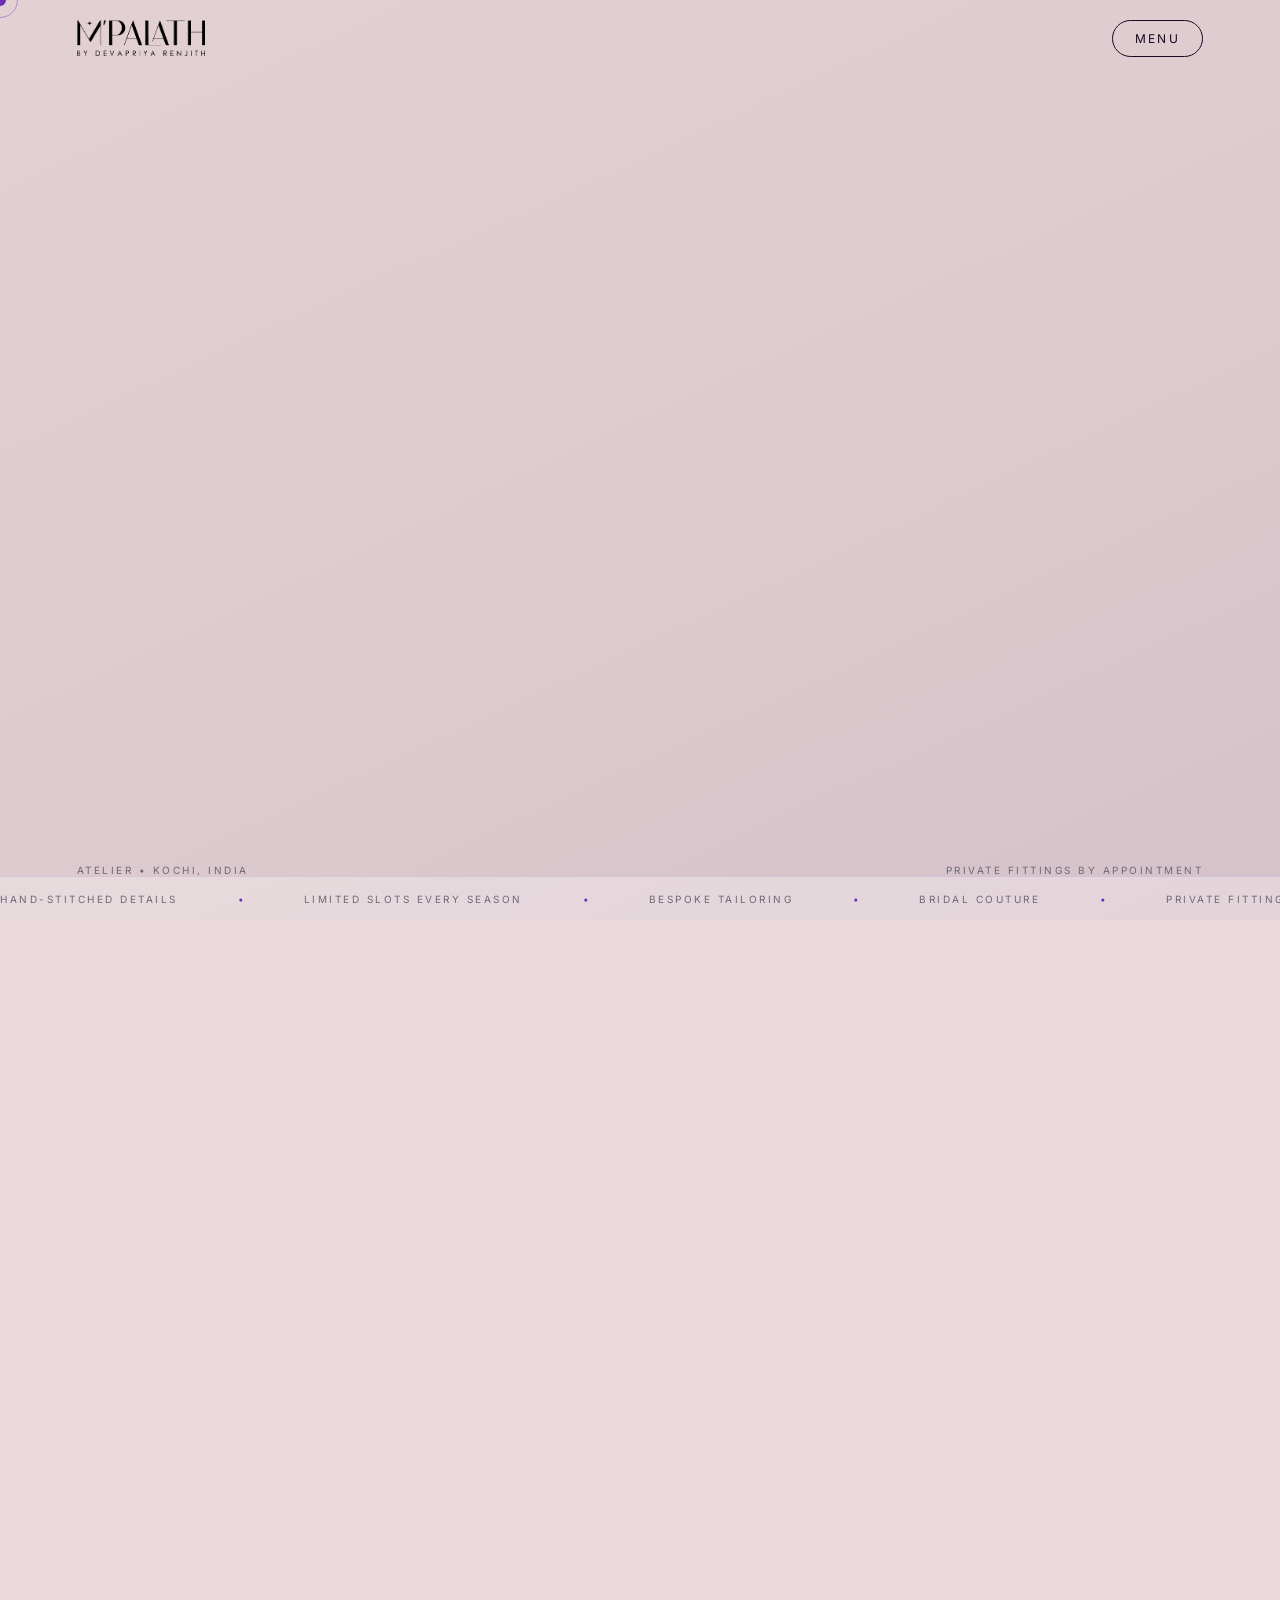
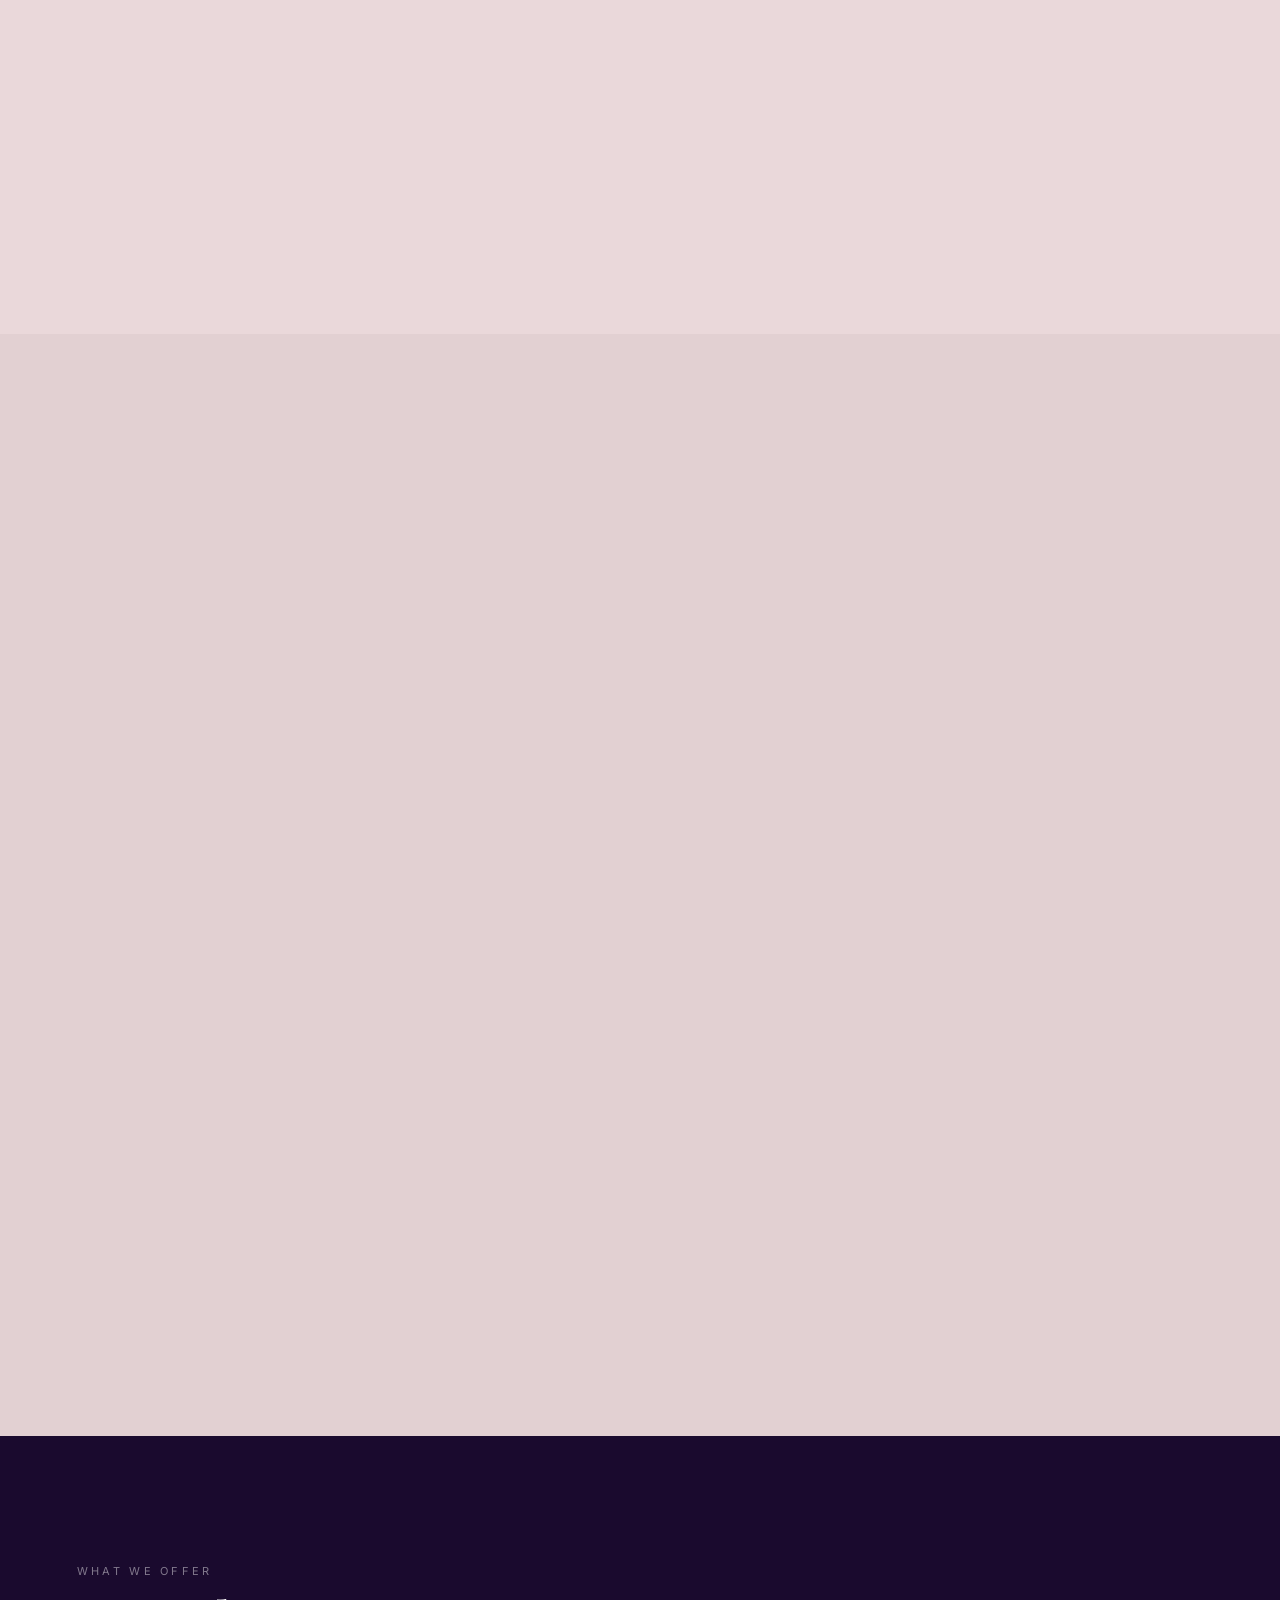
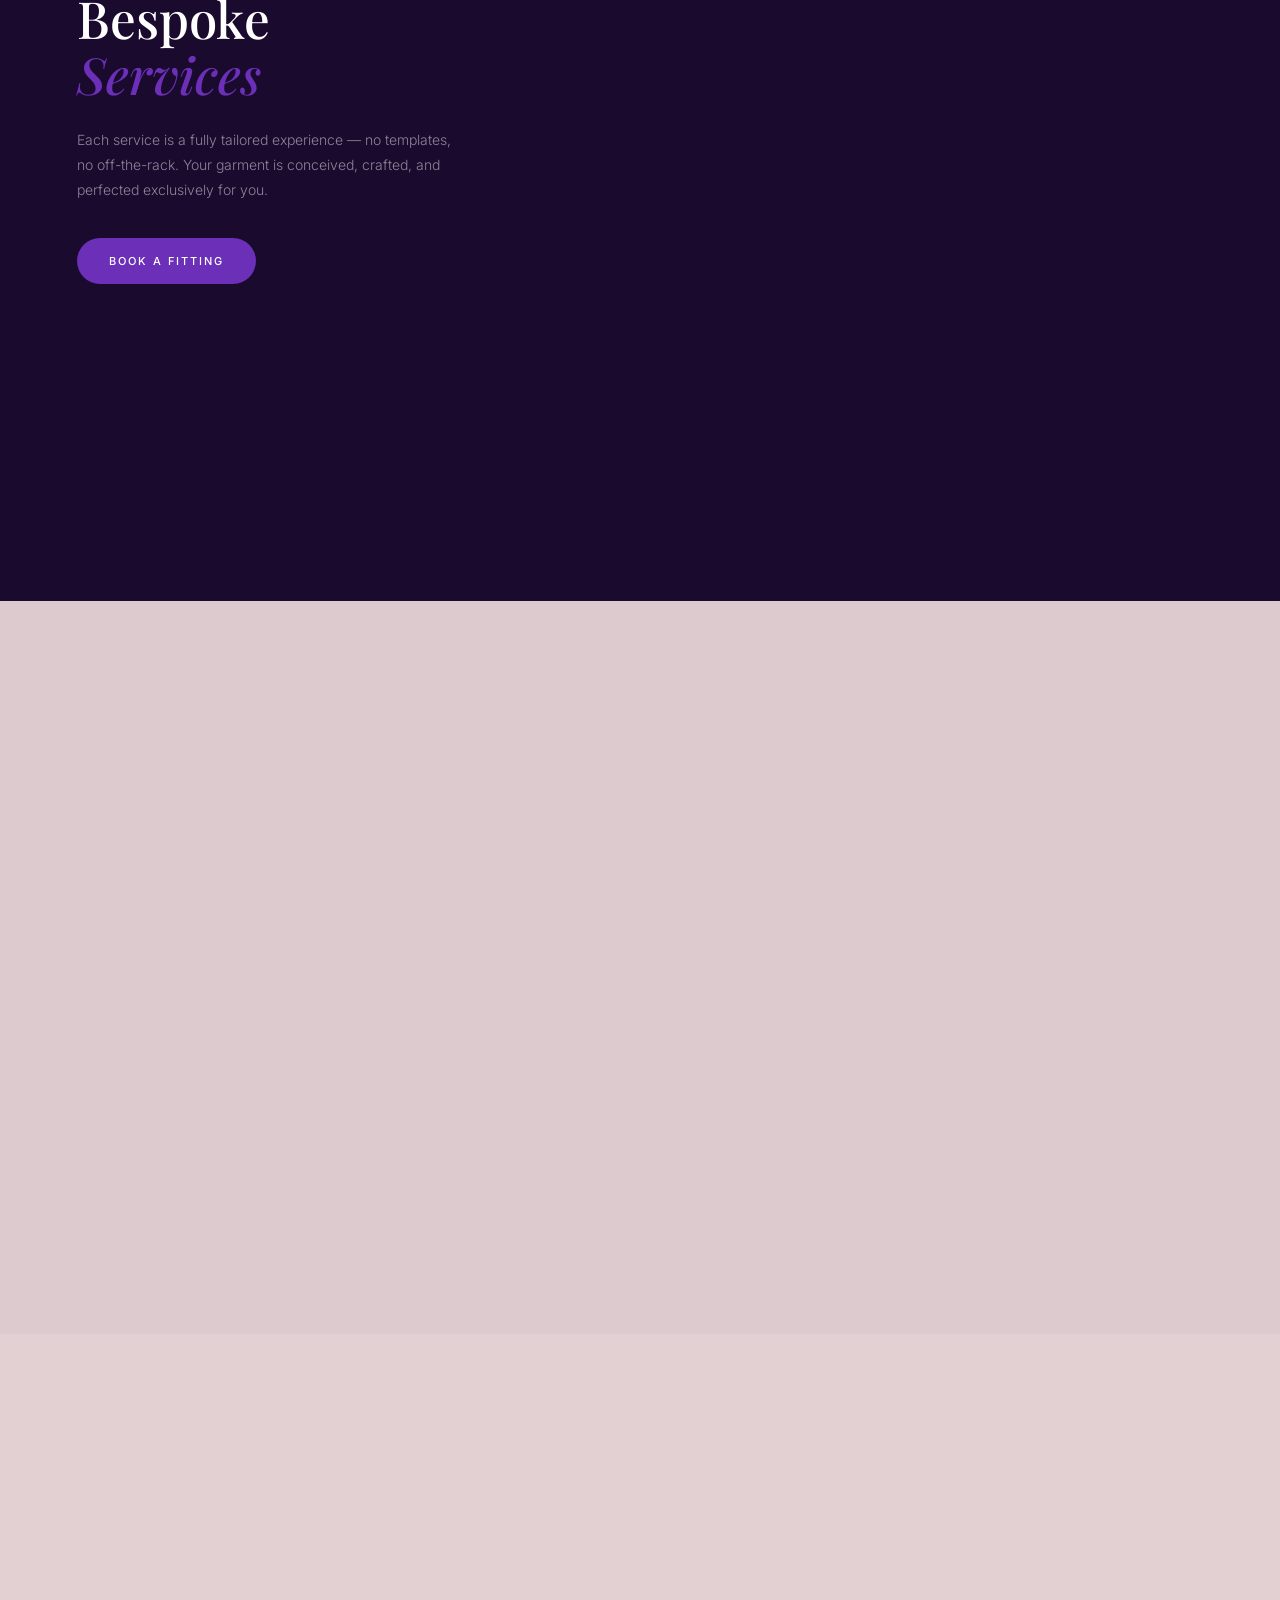
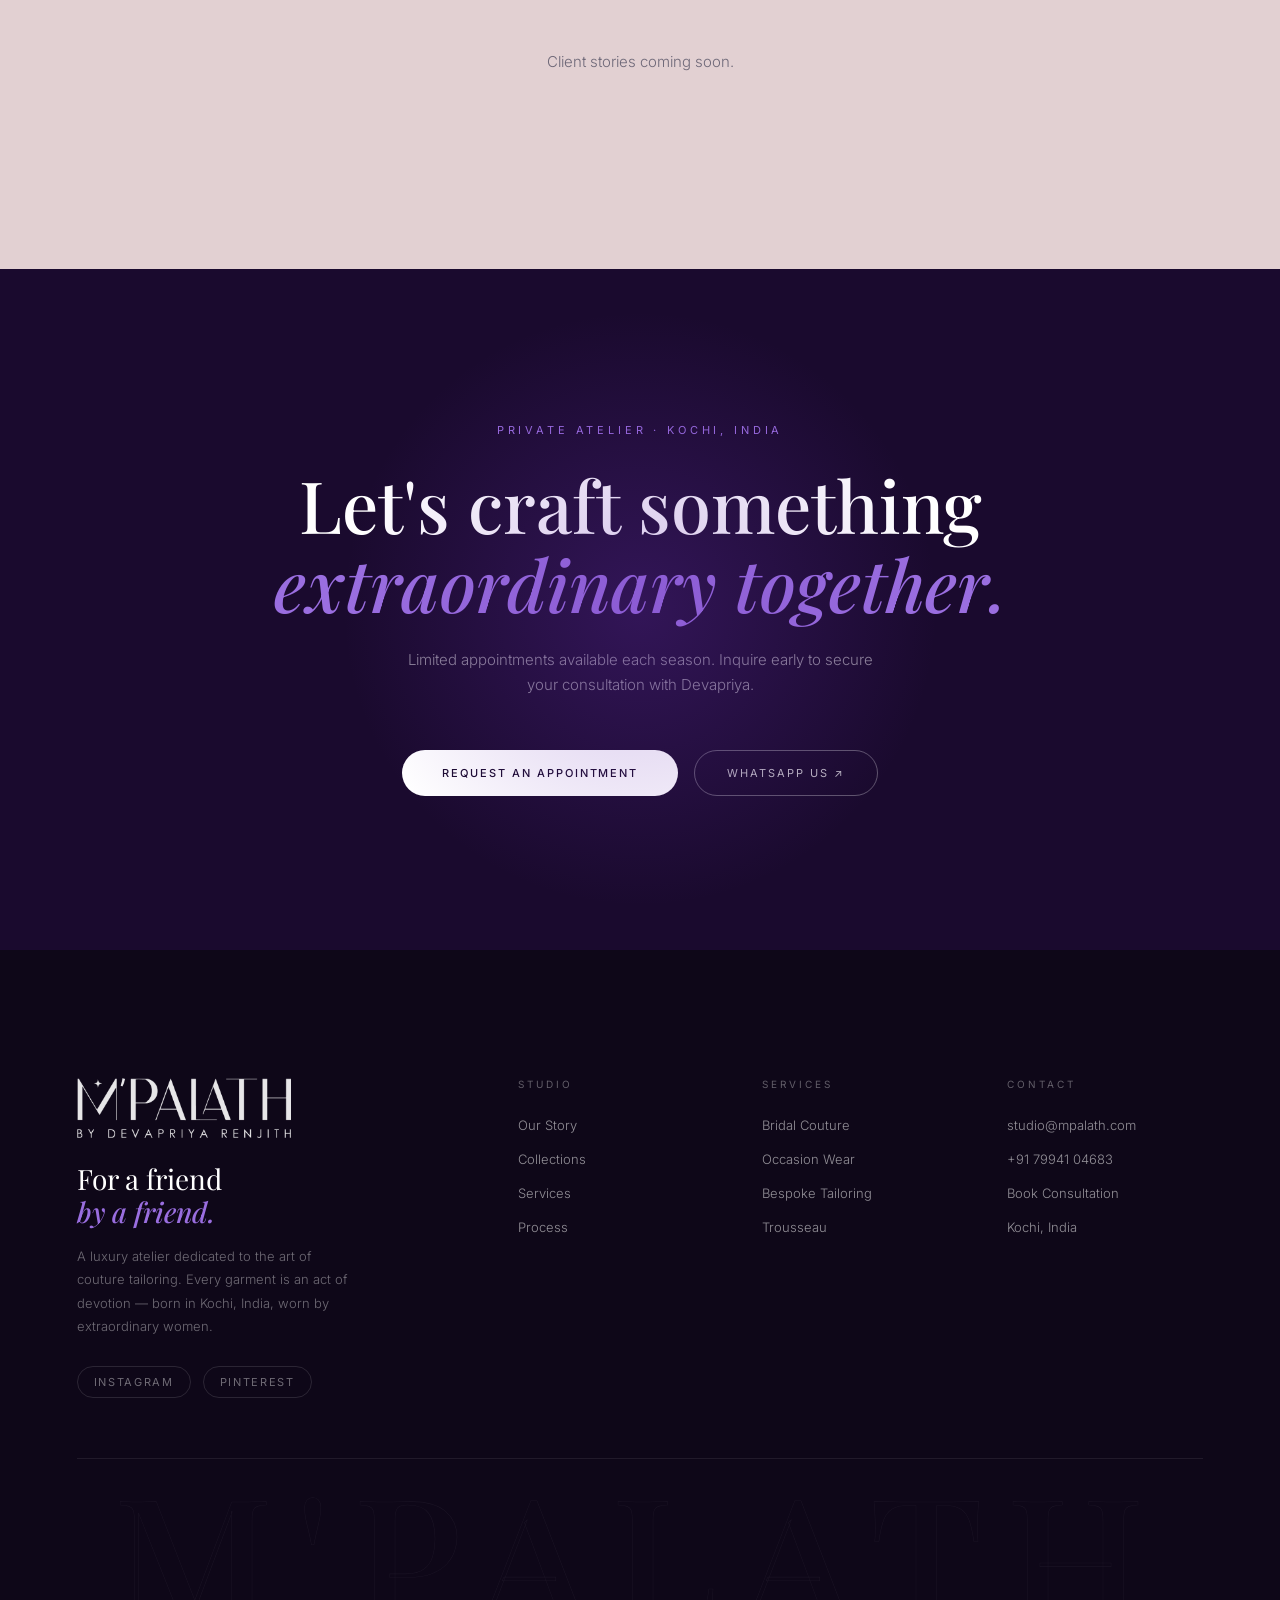
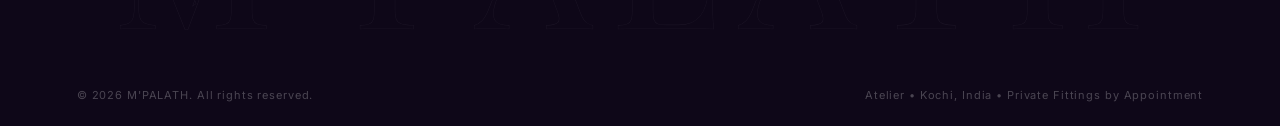
==== commit 5c2c06c0: "Update Kochi label and improve mobile responsiveness" ====
--- a/index.html
+++ b/index.html
@@ -115,7 +115,7 @@
       <li><a href="#contact-cta">Contact</a></li>
     </ul>
     <div class="overlay-footer">
-      <span>Atelier &bull; Mumbai</span>
+      <span>Atelier &bull; Kochi</span>
       <span>Private Fittings by Appointment</span>
     </div>
   </div>
@@ -516,4 +516,4 @@
   </div>
 </body>
 
-</html>+</html>
--- a/styles.css
+++ b/styles.css
@@ -1580,9 +1580,98 @@
     --section-pad: 60px;
   }
 
+  body {
+    cursor: auto;
+  }
+
+  #cursor,
+  #cursor-follower {
+    display: none;
+  }
+
+  .nav-menu-btn,
+  .btn-primary,
+  .btn-outline,
+  .btn-white,
+  .btn-ghost-white,
+  .collection-card,
+  .service-item,
+  .nav-overlay .overlay-close {
+    cursor: pointer;
+  }
+
+  nav {
+    mix-blend-mode: normal;
+  }
+
+  .nav-menu-btn {
+    letter-spacing: 0.14em;
+    padding: 10px 16px;
+  }
+
+  .nav-overlay {
+    justify-content: flex-start;
+    padding-top: calc(var(--nav-h) + 28px);
+    overflow-y: auto;
+  }
+
+  .overlay-nav-links {
+    margin-top: 20px;
+  }
+
+  .overlay-nav-links a {
+    font-size: clamp(34px, 11vw, 52px);
+    line-height: 1.08;
+  }
+
+  .overlay-footer {
+    position: static;
+    margin-top: 30px;
+    padding-top: 18px;
+    flex-direction: column;
+    align-items: flex-start;
+    gap: 10px;
+  }
+
+  #hero {
+    min-height: auto;
+    padding-top: calc(var(--nav-h) + 24px);
+    padding-bottom: 84px;
+    gap: 28px;
+  }
+
+  .hero-left {
+    padding-right: 0;
+  }
+
+  .hero-headline {
+    margin-bottom: 20px;
+  }
+
+  .hero-subtext {
+    max-width: none;
+    margin-bottom: 30px;
+  }
+
+  .hero-right {
+    height: min(72vw, 460px);
+  }
+
   .hero-cta-row {
     flex-direction: column;
     align-items: flex-start;
+  }
+
+  .about-stats {
+    grid-template-columns: 1fr;
+    gap: 18px;
+  }
+
+  .section-header {
+    flex-direction: column;
+    align-items: flex-start;
+    gap: 16px;
+    margin-bottom: 36px;
   }
 
   .collections-grid {
@@ -1602,15 +1691,52 @@
   .collection-card:nth-child(3) .collection-card-img,
   .collection-card:nth-child(4) .collection-card-img,
   .collection-card:nth-child(5) .collection-card-img {
-    min-height: 480px;
+    min-height: 340px;
   }
 
   .process-steps {
     grid-template-columns: 1fr;
   }
 
+  .service-item {
+    align-items: flex-start;
+    gap: 16px;
+  }
+
+  .service-item-left {
+    gap: 12px;
+    flex-direction: column;
+    align-items: flex-start;
+  }
+
+  .service-arrow {
+    width: 32px;
+    height: 32px;
+    flex-shrink: 0;
+  }
+
   .footer-top {
     grid-template-columns: 1fr;
+  }
+
+  .footer-bottom {
+    flex-direction: column;
+    align-items: flex-start;
+    gap: 10px;
+  }
+
+  .gallery-modal-content {
+    width: 94%;
+    height: 74vh;
+  }
+
+  .gallery-close-btn {
+    top: -34px;
+    font-size: 34px;
+  }
+
+  .gallery-item {
+    max-width: 86vw;
   }
 
   .wordmark-base,
@@ -1717,4 +1843,4 @@
   object-fit: contain;
   border-radius: 12px;
   box-shadow: 0 20px 40px rgba(0, 0, 0, 0.4);
-}+}
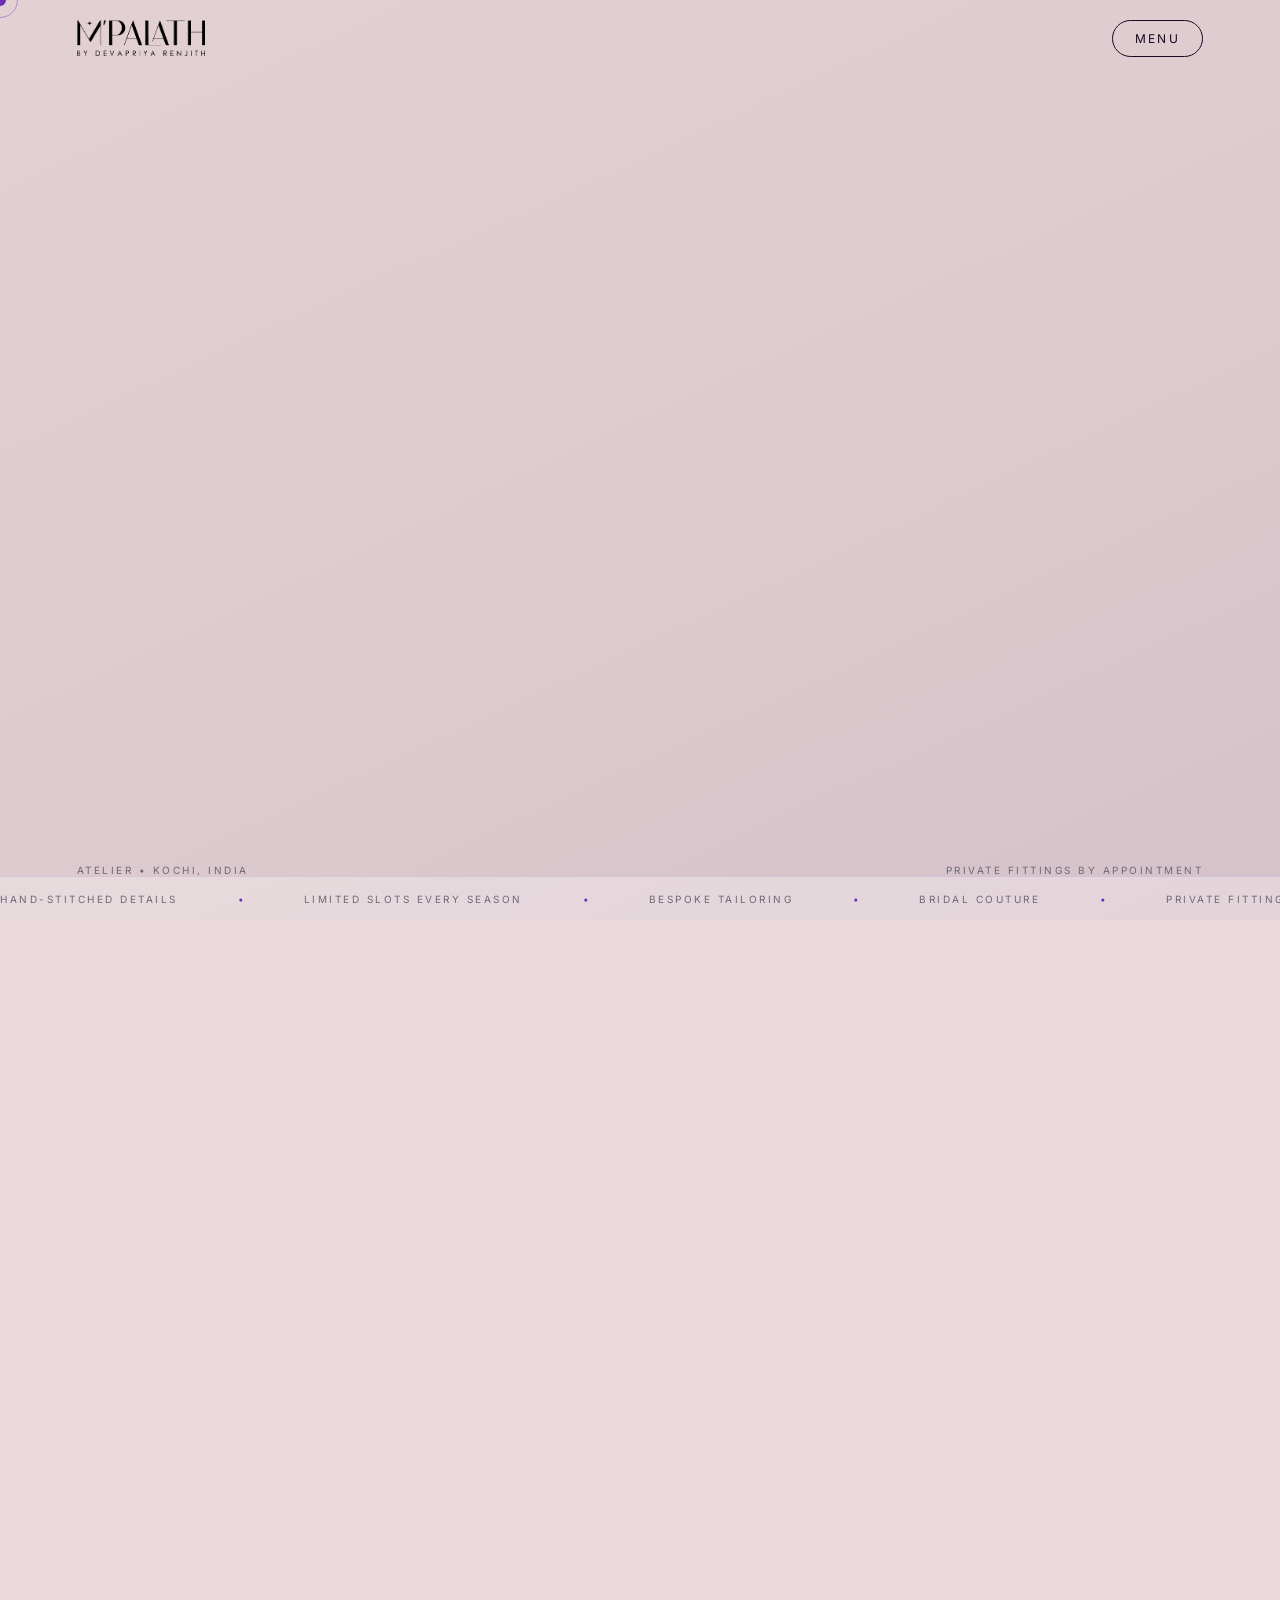
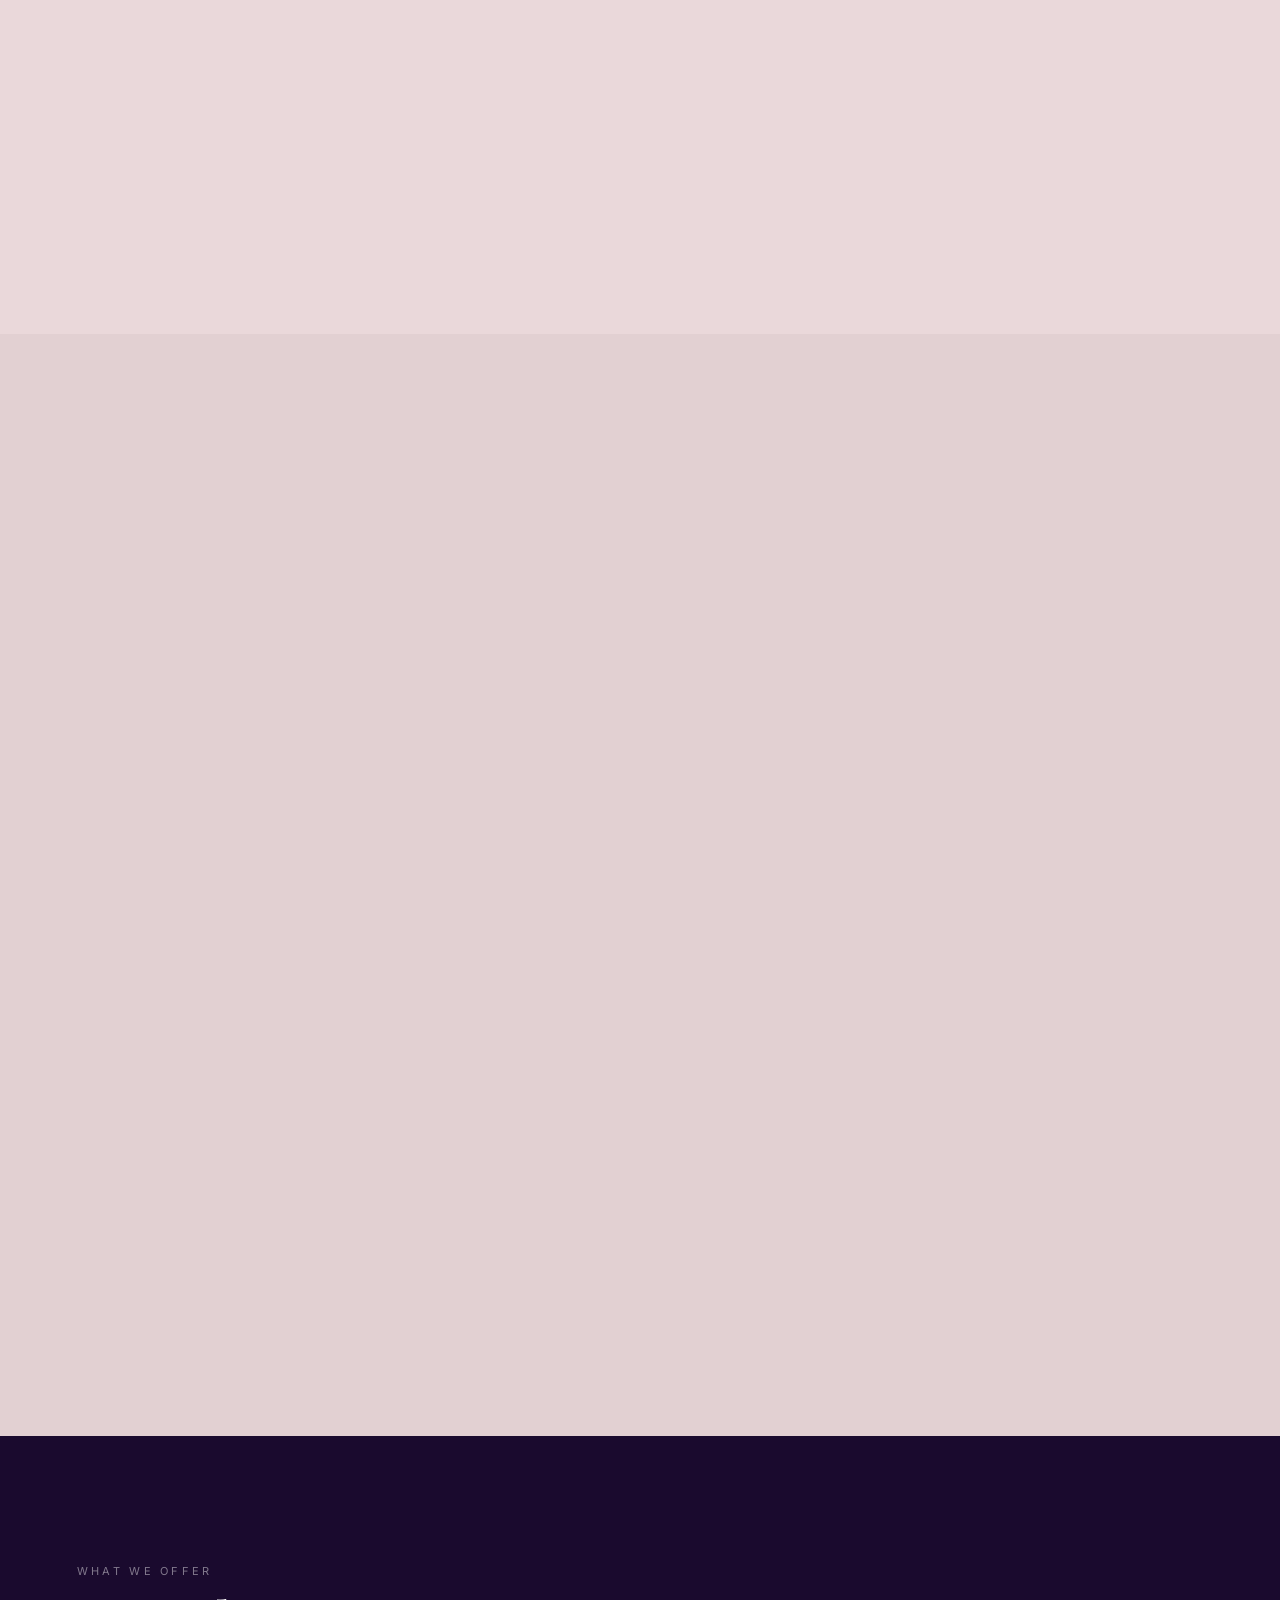
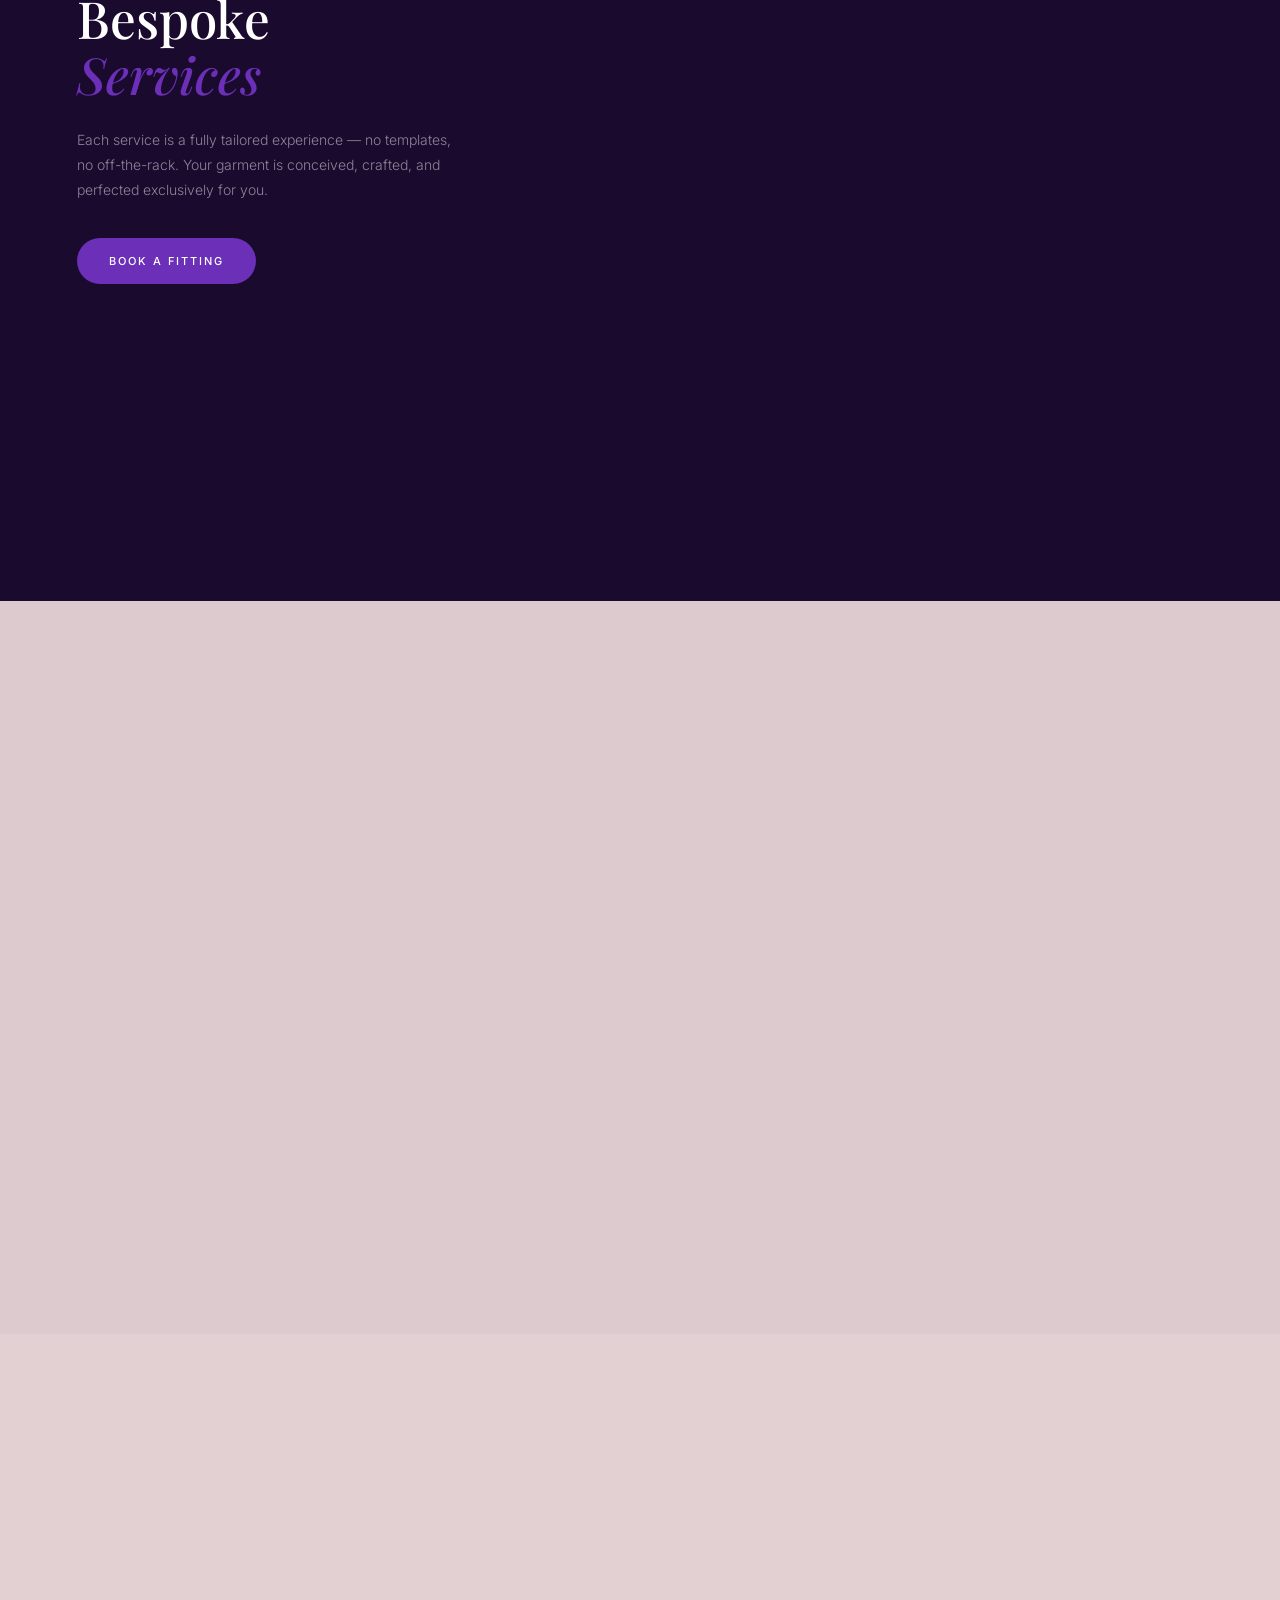
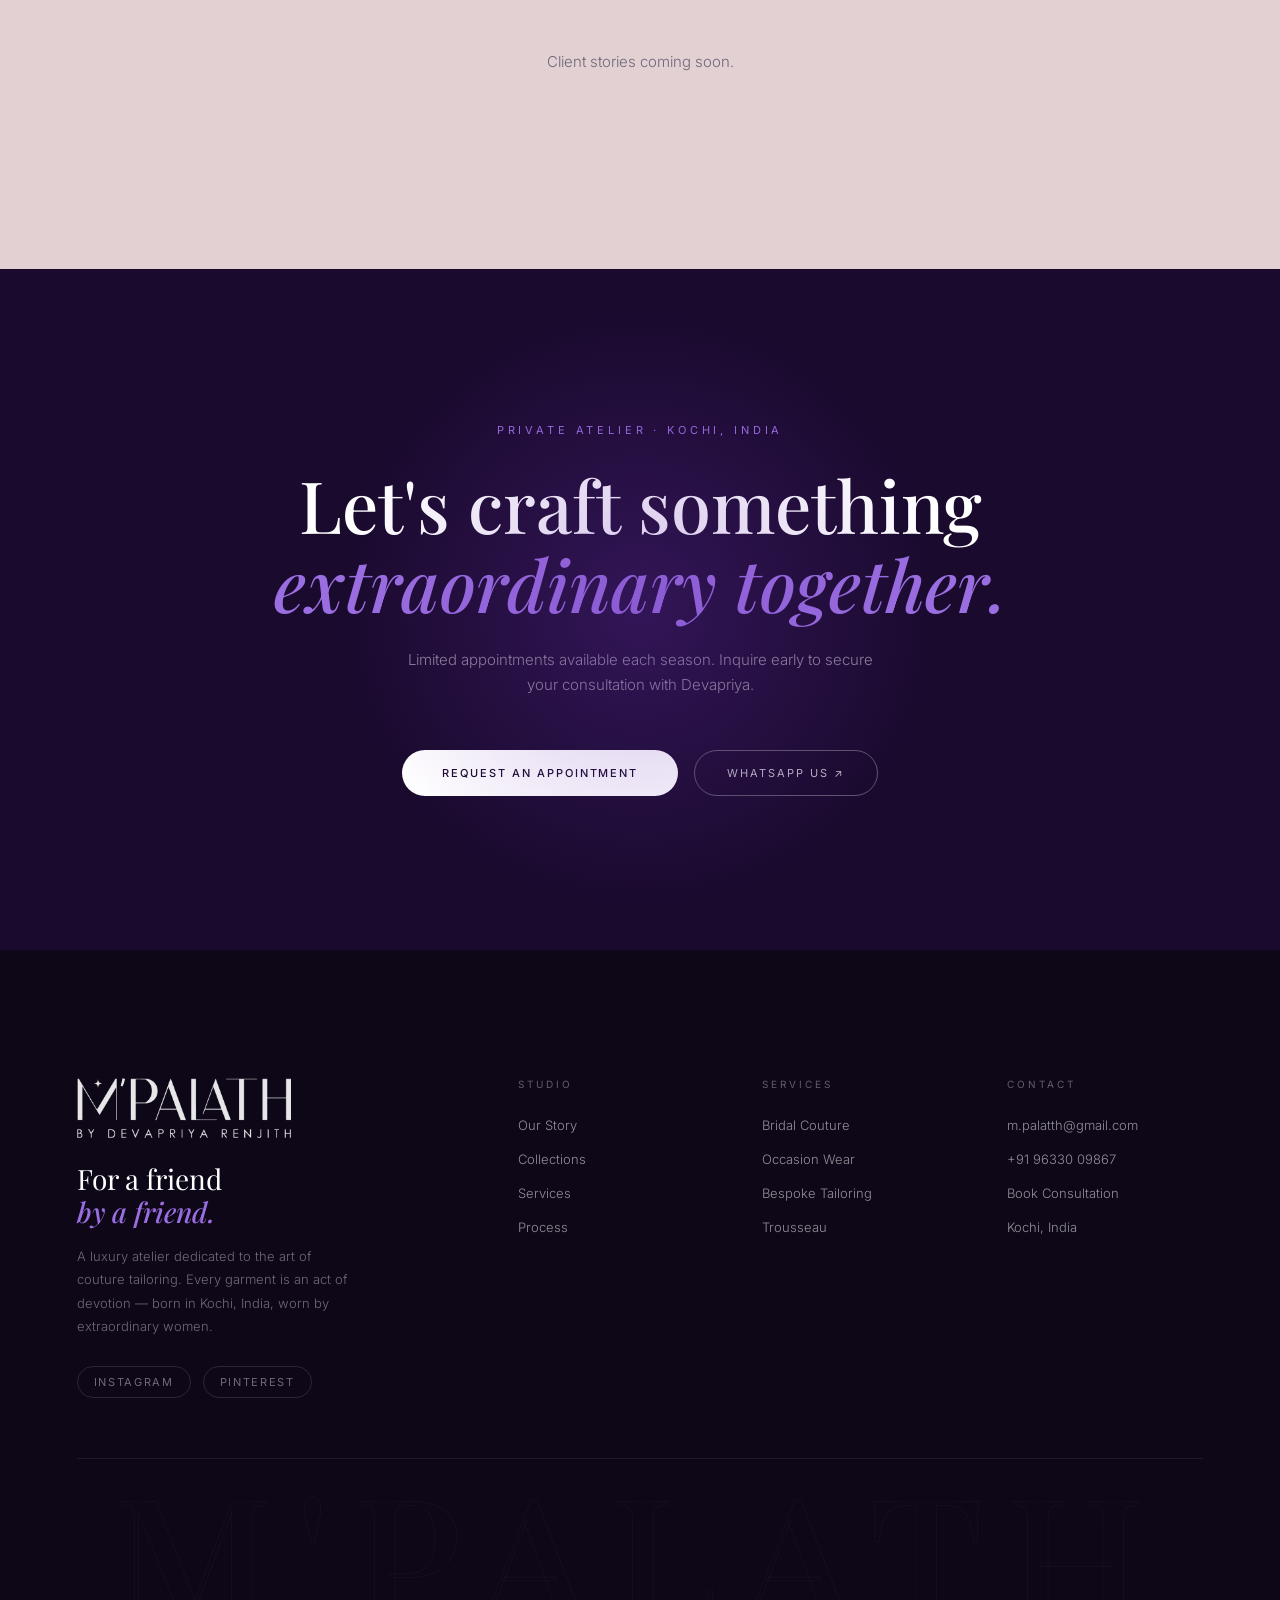
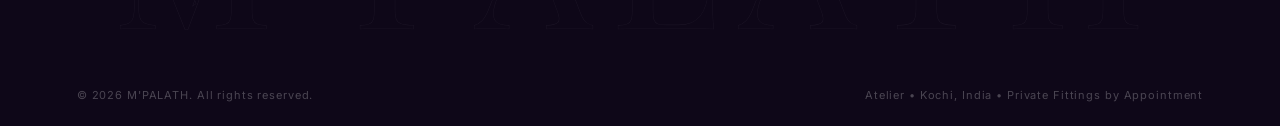
==== commit 5d989c28: "Update contact details" ====
--- a/index.html
+++ b/index.html
@@ -433,9 +433,9 @@
       <p class="cta-sub">Limited appointments available each season. Inquire early to secure your consultation with
         Devapriya.</p>
       <div class="cta-buttons">
-        <a href="mailto:studio@mpalath.com" class="btn-white" id="cta-email-btn"
+        <a href="mailto:m.palatth@gmail.com" class="btn-white" id="cta-email-btn"
           aria-label="Send email to M'PALATH studio">Request an Appointment</a>
-        <a href="https://wa.me/917994104683" class="btn-ghost-white" id="cta-wa-btn" target="_blank" rel="noopener"
+        <a href="https://wa.me/919633009867" class="btn-ghost-white" id="cta-wa-btn" target="_blank" rel="noopener"
           aria-label="Message M'PALATH studio on WhatsApp">WhatsApp Us ↗</a>
       </div>
     </section>
@@ -481,8 +481,8 @@
       <div class="footer-col">
         <h4>Contact</h4>
         <ul>
-          <li><a href="mailto:studio@mpalath.com">studio@mpalath.com</a></li>
-          <li><a href="tel:+917994104683">+91 79941 04683</a></li>
+          <li><a href="mailto:m.palatth@gmail.com">m.palatth@gmail.com</a></li>
+          <li><a href="tel:+919633009867">+91 96330 09867</a></li>
           <li><a href="#contact-cta">Book Consultation</a></li>
           <li><a href="#contact-cta">Kochi, India</a></li>
         </ul>
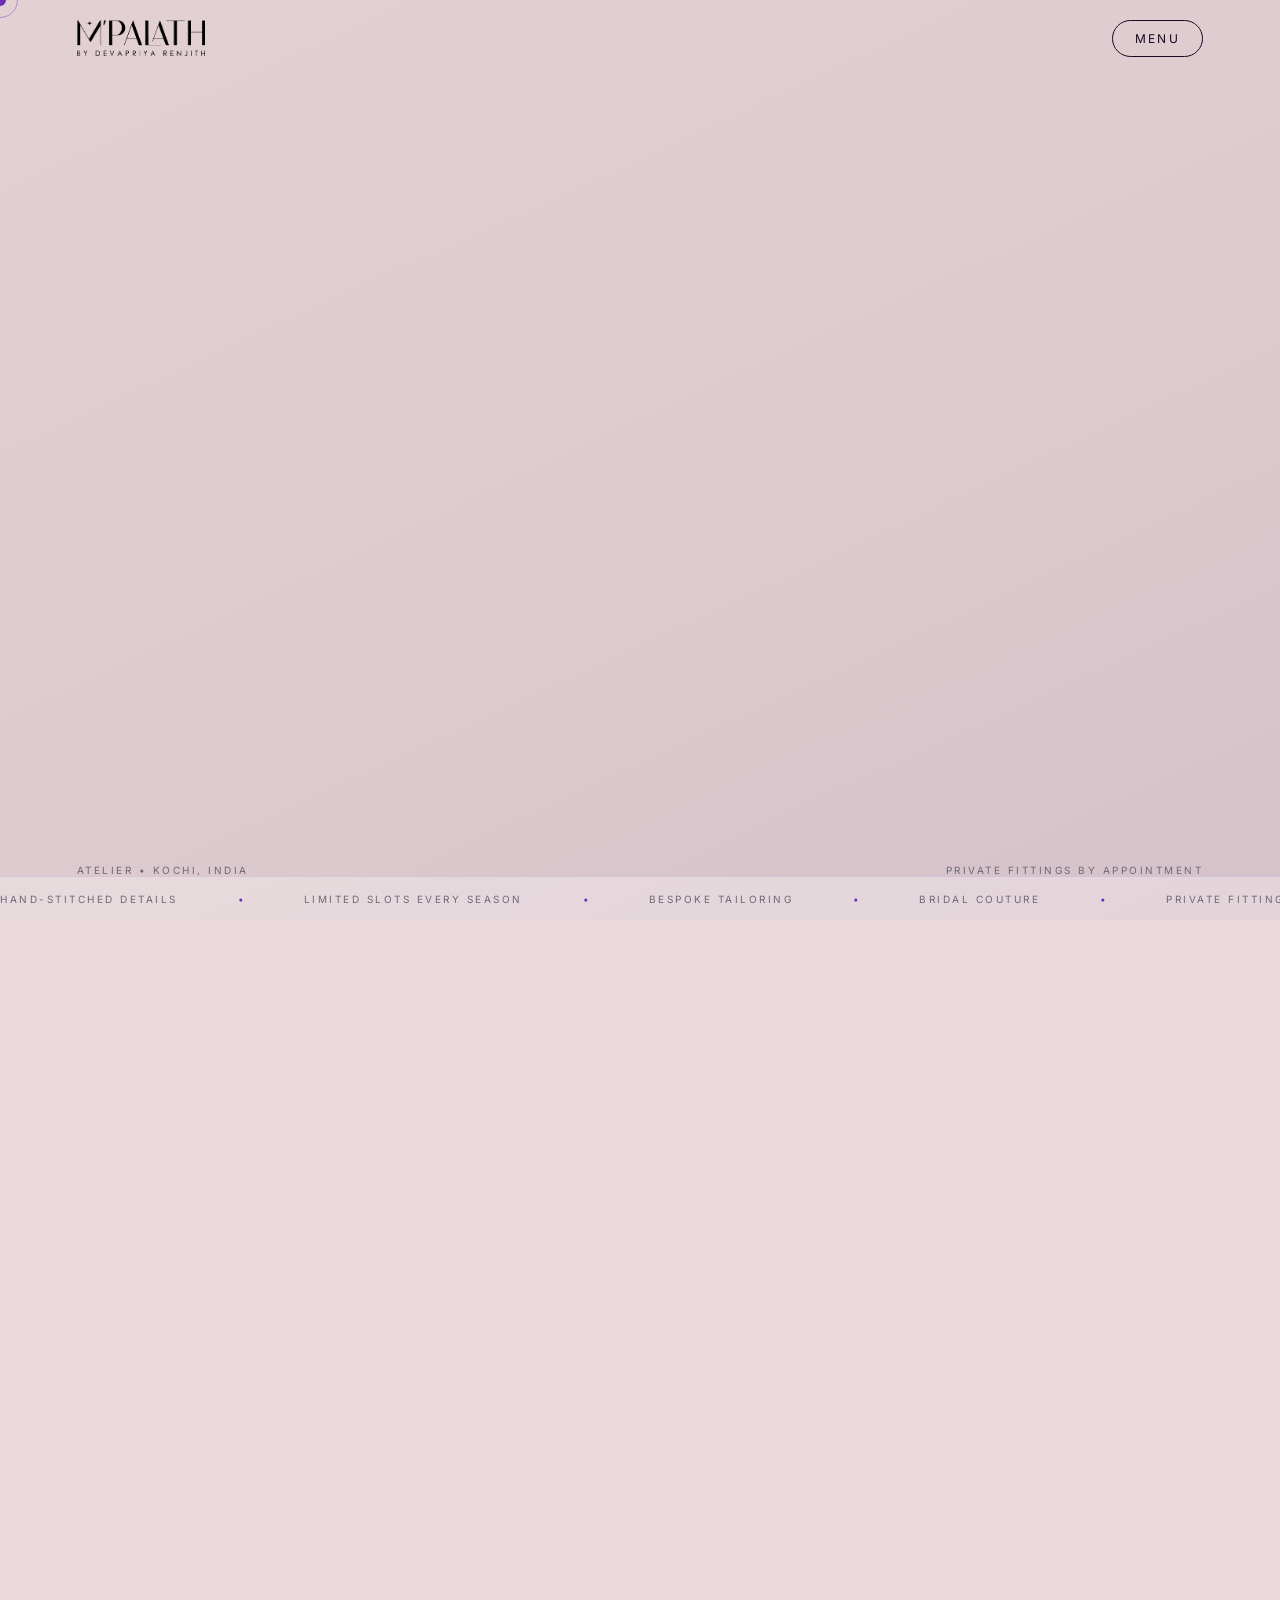
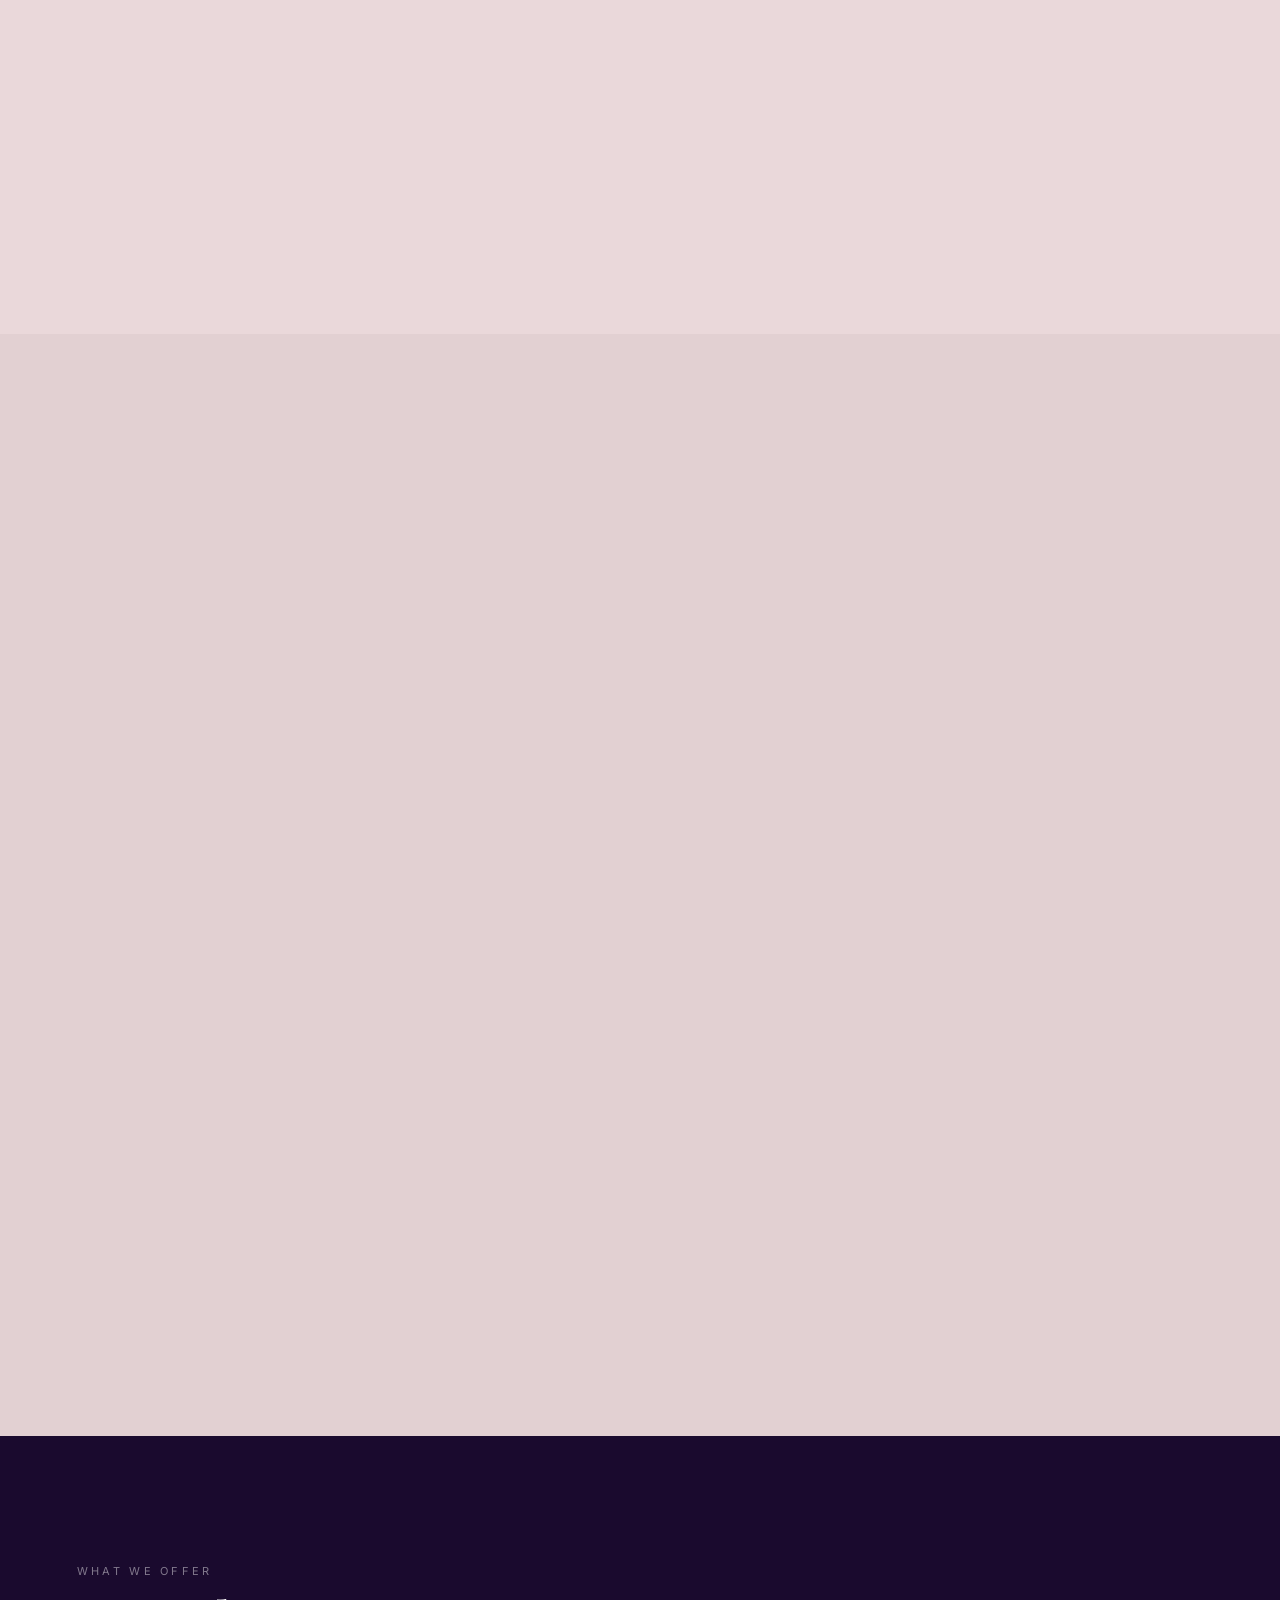
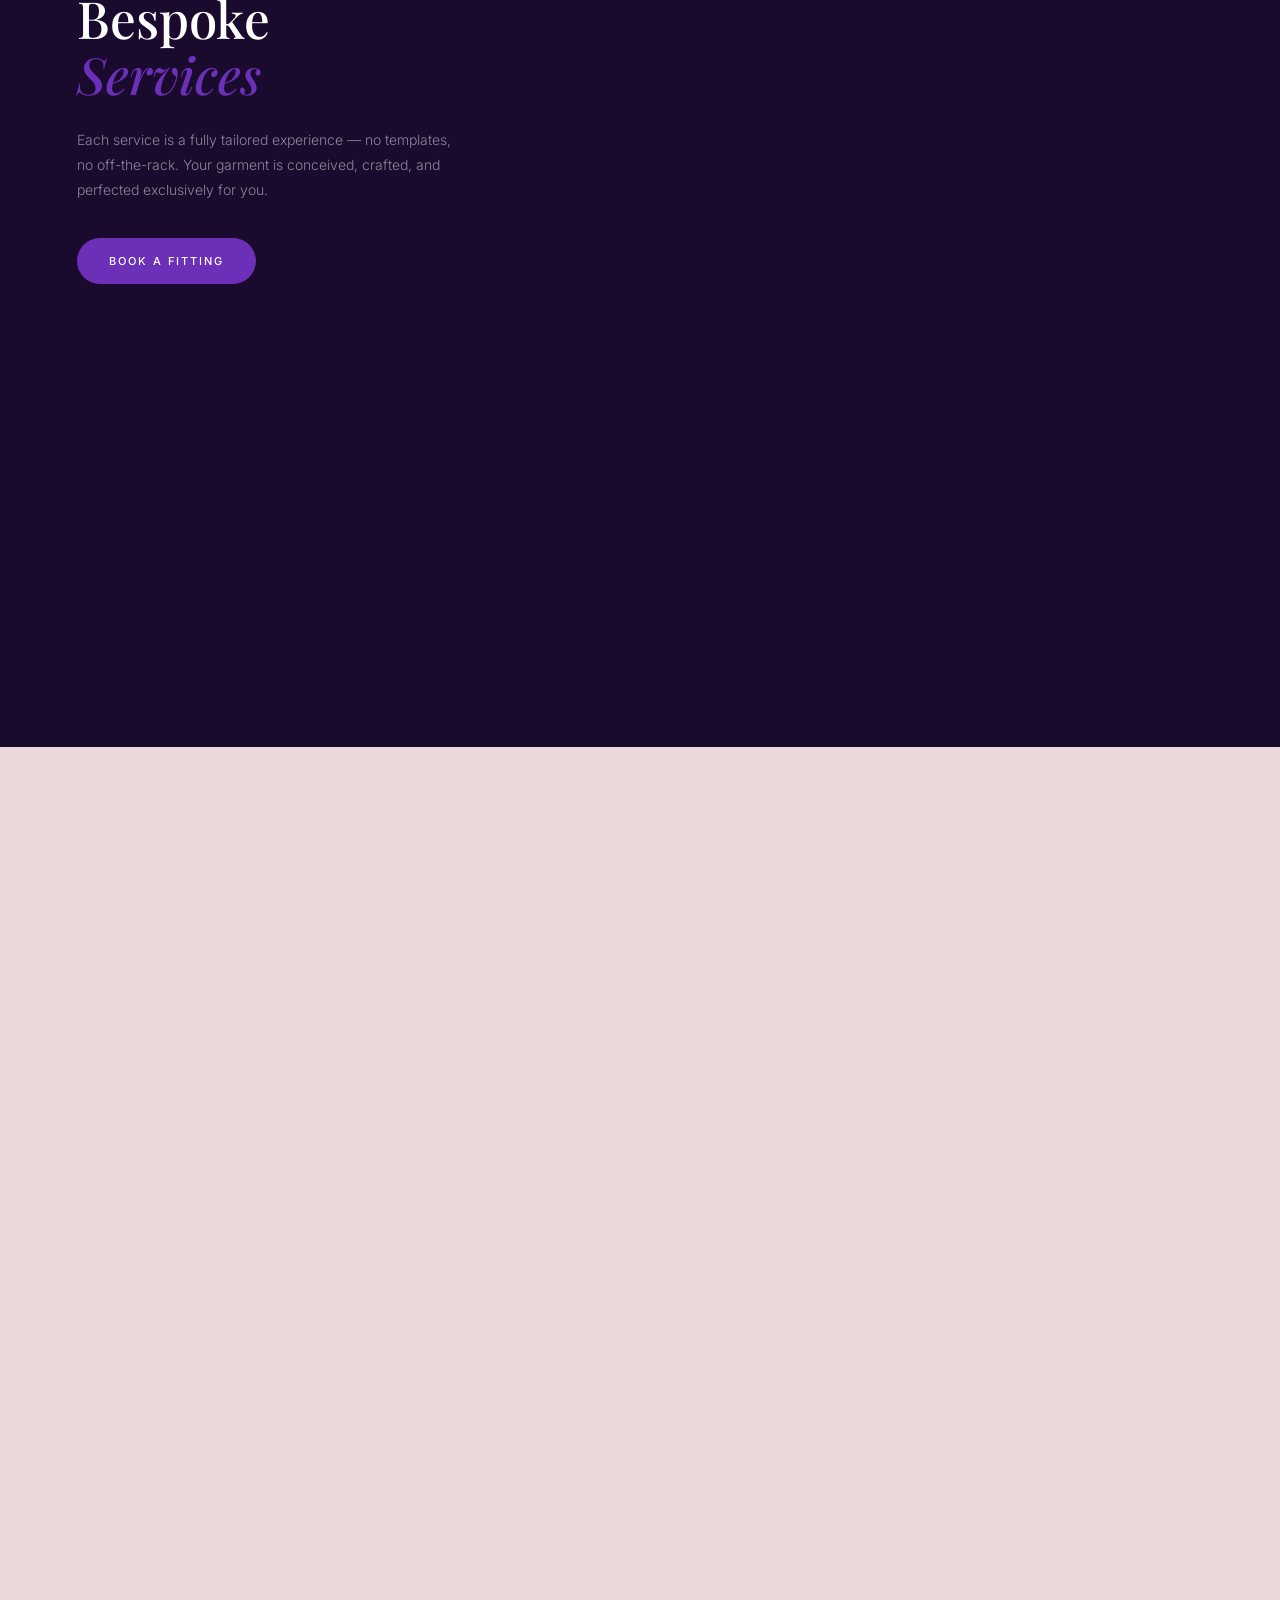
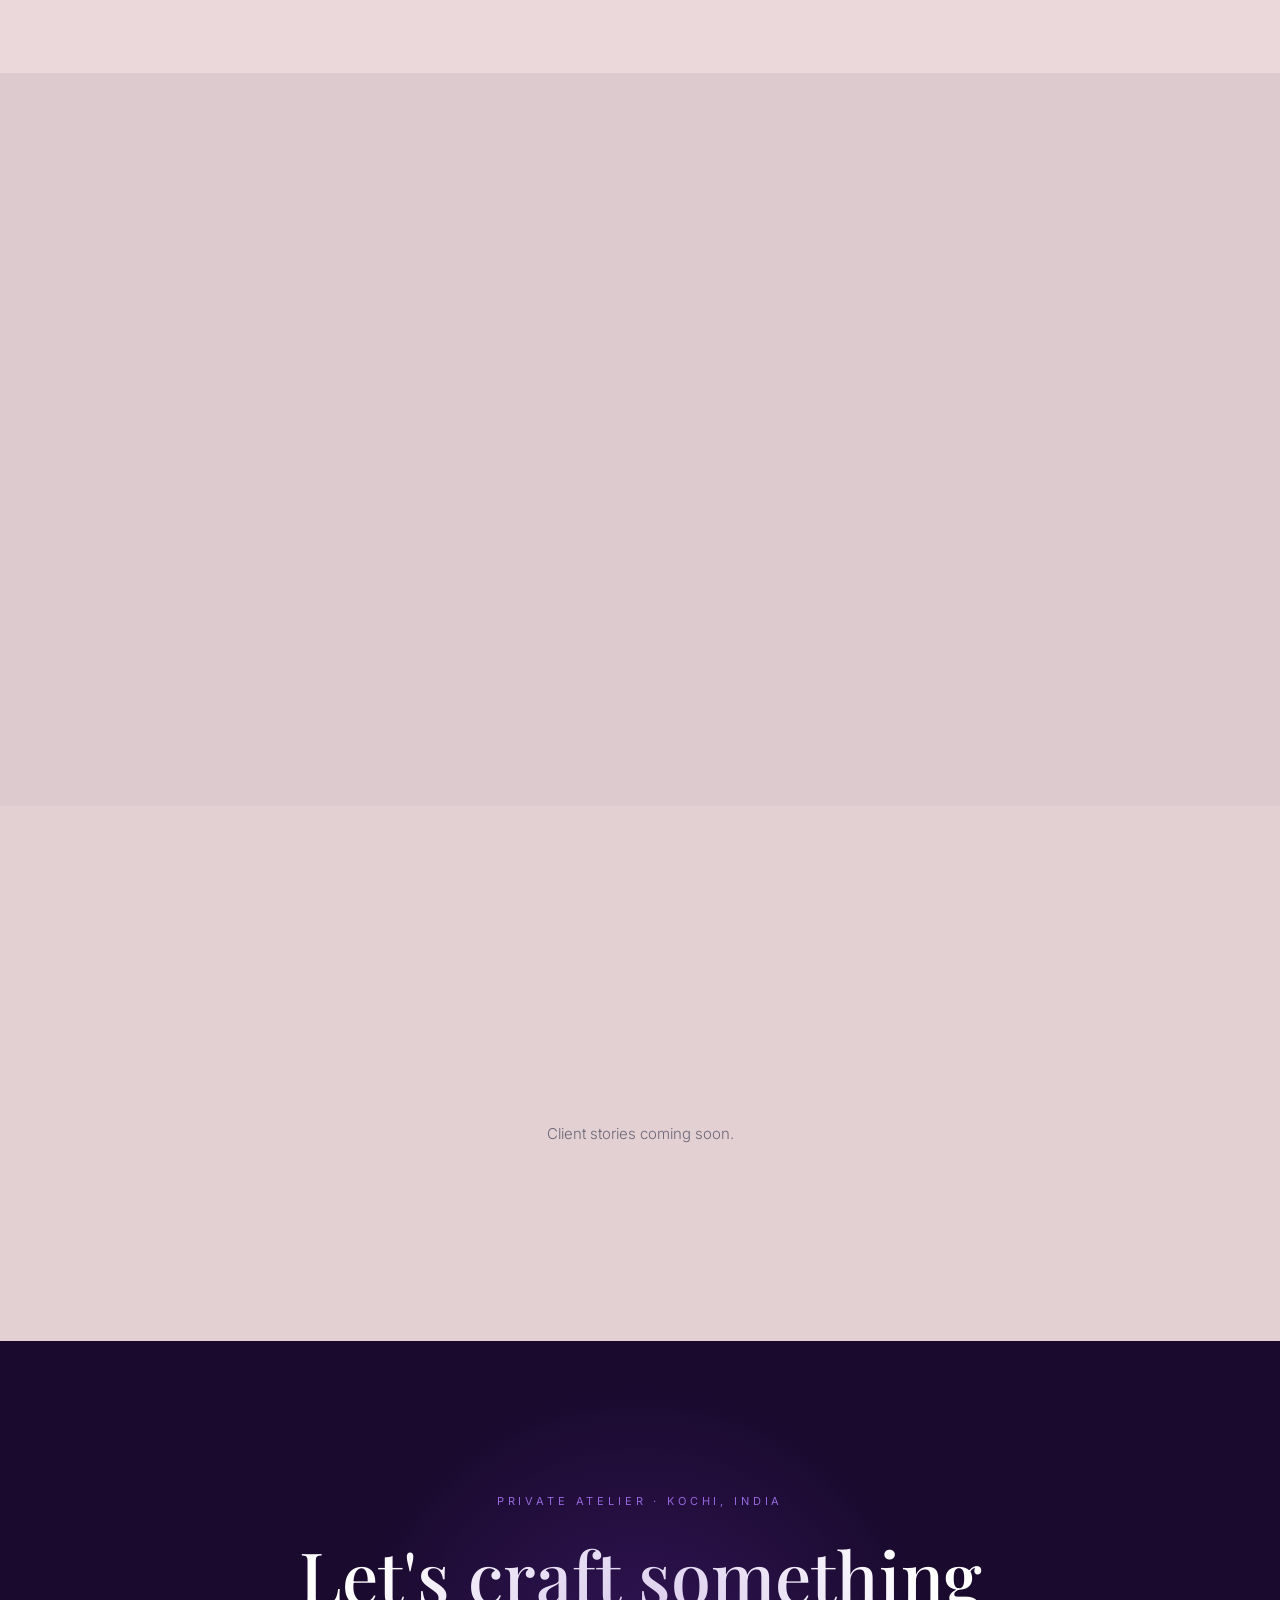
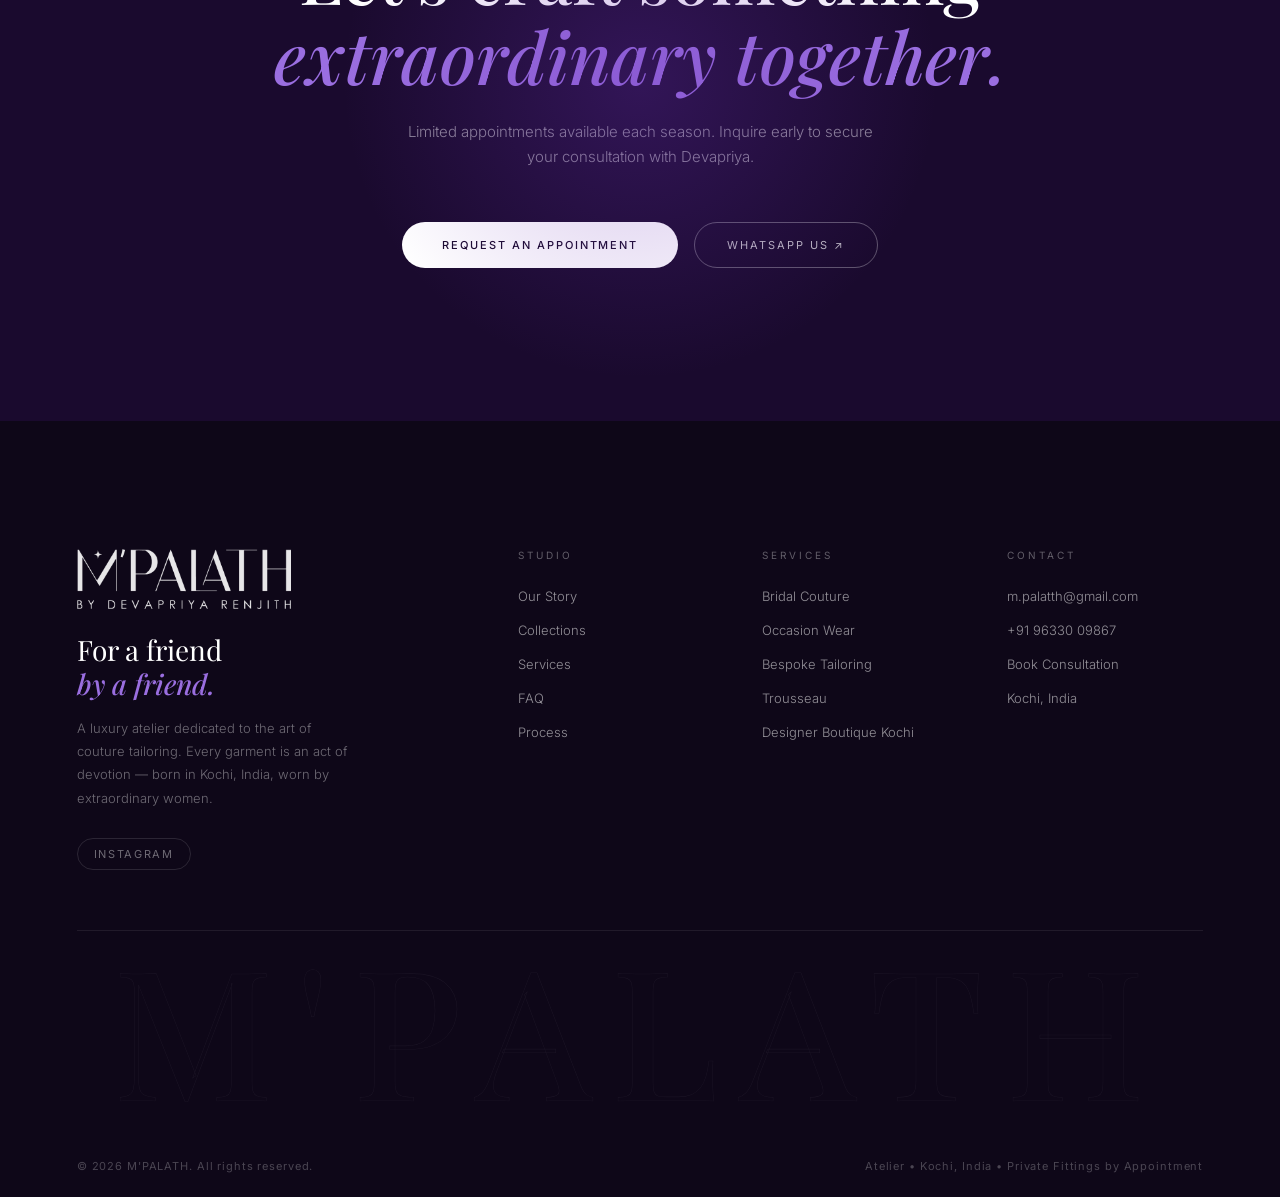
==== commit 47c8d05e: "Improve SEO and local discovery" ====
--- a/index.html
+++ b/index.html
@@ -6,28 +6,41 @@
   <meta name="viewport" content="width=device-width, initial-scale=1.0">
   <meta name="theme-color" content="#0E0718">
   <meta name="robots" content="index, follow, max-image-preview:large, max-snippet:-1, max-video-preview:-1">
-  <link rel="canonical" href="https://mpalath.com/">
+  <meta name="author" content="M'PALATH by Devapriya Renjith">
+  <meta name="geo.region" content="IN-KL">
+  <meta name="geo.placename" content="Kochi, Kerala">
+  <meta name="format-detection" content="telephone=yes">
+  <link rel="canonical" href="https://www.mpalath.com/">
   <link rel="icon" type="image/png" href="assets/mpalath-logo.png">
   <link rel="apple-touch-icon" href="assets/mpalath-logo-full.png">
-
-  <title>M'PALATH — Luxury Atelier | Couture-Crafted Elegance Kochi</title>
+  <link rel="manifest" href="/site.webmanifest">
+
+  <title>M'PALATH Kochi | Bridal Couture & Bespoke Tailoring</title>
   <meta name="description"
-    content="M'PALATH is a luxury bridal and bespoke tailoring studio by Devapriya Renjith in Kochi, India. Premium hand-finished couture for modern women. Private fittings by appointment.">
-
-  <!-- Open Graph / Facebook -->
+    content="M'PALATH is a Kochi designer boutique by Devapriya Renjith for bridal couture, occasion wear, trousseau curation, restoration, and bespoke tailoring.">
+  <meta name="keywords"
+    content="M'PALATH, M Palath, M Palatth, Devapriya Renjith, bridal couture Kochi, designer boutique Kochi, bespoke tailoring Kochi, luxury fashion boutique Kochi, occasion wear Kerala, trousseau curation Kochi">
+
+  <!-- Open Graph -->
   <meta property="og:type" content="website">
-  <meta property="og:url" content="https://mpalath.com/">
-  <meta property="og:title" content="M'PALATH — Luxury Atelier | Couture-Crafted Elegance">
+  <meta property="og:locale" content="en_IN">
+  <meta property="og:site_name" content="M'PALATH">
+  <meta property="og:url" content="https://www.mpalath.com/">
+  <meta property="og:title" content="M'PALATH Kochi | Bridal Couture & Bespoke Tailoring">
   <meta property="og:description"
-    content="Premium bridal, occasion, and bespoke tailoring with meticulous, hand-finished detail.">
-  <meta property="og:image" content="https://mpalath.com/assets/hero-main.jpg">
+    content="Appointment-only Kochi atelier for bridal couture, occasion wear, trousseau curation, restoration, and hand-finished bespoke tailoring.">
+  <meta property="og:image" content="https://www.mpalath.com/assets/og-image.jpg">
+  <meta property="og:image:secure_url" content="https://www.mpalath.com/assets/og-image.jpg">
+  <meta property="og:image:width" content="1200">
+  <meta property="og:image:height" content="630">
+  <meta property="og:image:alt" content="M'PALATH bridal couture and bespoke tailoring atelier in Kochi">
 
   <!-- Twitter -->
   <meta name="twitter:card" content="summary_large_image">
-  <meta name="twitter:title" content="M'PALATH — Luxury Atelier">
+  <meta name="twitter:title" content="M'PALATH Kochi | Bridal Couture & Bespoke Tailoring">
   <meta name="twitter:description"
-    content="Premium bridal, occasion, and bespoke tailoring with meticulous, hand-finished detail.">
-  <meta name="twitter:image" content="https://mpalath.com/assets/hero-main.jpg">
+    content="Designer boutique in Kochi for bridal couture, occasion wear, trousseau curation, restoration, and bespoke tailoring.">
+  <meta name="twitter:image" content="https://www.mpalath.com/assets/og-image.jpg">
 
   <!-- Performance: Preload Critical Assets (LCP) -->
   <link rel="preload" as="image" href="assets/hero-main.jpg">
@@ -36,21 +49,171 @@
   <script type="application/ld+json">
   {
     "@context": "https://schema.org",
-    "@type": "FashionBoutique",
-    "name": "M'PALATH",
-    "image": "https://mpalath.com/assets/hero-main.jpg",
-    "description": "A luxury atelier dedicated to the art of couture tailoring. Every garment is an act of devotion — born in Kochi, India.",
-    "founder": {
-      "@type": "Person",
-      "name": "Devapriya Renjith"
-    },
-    "address": {
-      "@type": "PostalAddress",
-      "addressLocality": "Kochi",
-      "addressRegion": "Kerala",
-      "addressCountry": "IN"
-    },
-    "priceRange": "$$$$"
+    "@graph": [
+      {
+        "@type": "FashionBoutique",
+        "@id": "https://www.mpalath.com/#boutique",
+        "name": "M'PALATH",
+        "alternateName": ["M Palath", "M Palatth", "M'PALATH by Devapriya Renjith"],
+        "url": "https://www.mpalath.com/",
+        "logo": "https://www.mpalath.com/assets/mpalath-logo.png",
+        "image": [
+          "https://www.mpalath.com/assets/og-image.jpg",
+          "https://www.mpalath.com/assets/hero-main.jpg",
+          "https://www.mpalath.com/assets/about.jpg"
+        ],
+        "description": "M'PALATH is an appointment-only designer boutique and luxury atelier in Kochi for bridal couture, occasion wear, bespoke tailoring, trousseau curation, and garment restoration.",
+        "slogan": "For a friend by a friend.",
+        "founder": {
+          "@type": "Person",
+          "name": "Devapriya Renjith",
+          "jobTitle": "Founder and designer"
+        },
+        "email": "m.palatth@gmail.com",
+        "telephone": "+919633009867",
+        "address": {
+          "@type": "PostalAddress",
+          "addressLocality": "Kochi",
+          "addressRegion": "Kerala",
+          "addressCountry": "IN"
+        },
+        "areaServed": [
+          { "@type": "City", "name": "Kochi" },
+          { "@type": "State", "name": "Kerala" },
+          { "@type": "Country", "name": "India" }
+        ],
+        "sameAs": [
+          "https://www.instagram.com/m.palath_/"
+        ],
+        "priceRange": "$$$$",
+        "openingHoursSpecification": {
+          "@type": "OpeningHoursSpecification",
+          "dayOfWeek": ["Monday", "Tuesday", "Wednesday", "Thursday", "Friday", "Saturday"],
+          "opens": "10:00",
+          "closes": "18:00"
+        },
+        "makesOffer": [
+          { "@id": "https://www.mpalath.com/#service-bridal-couture" },
+          { "@id": "https://www.mpalath.com/#service-occasion-wear" },
+          { "@id": "https://www.mpalath.com/#service-bespoke-tailoring" },
+          { "@id": "https://www.mpalath.com/#service-trousseau" },
+          { "@id": "https://www.mpalath.com/#service-restoration" }
+        ]
+      },
+      {
+        "@type": "WebSite",
+        "@id": "https://www.mpalath.com/#website",
+        "url": "https://www.mpalath.com/",
+        "name": "M'PALATH",
+        "publisher": { "@id": "https://www.mpalath.com/#boutique" },
+        "inLanguage": "en-IN"
+      },
+      {
+        "@type": "WebPage",
+        "@id": "https://www.mpalath.com/#webpage",
+        "url": "https://www.mpalath.com/",
+        "name": "M'PALATH Kochi | Bridal Couture & Bespoke Tailoring",
+        "isPartOf": { "@id": "https://www.mpalath.com/#website" },
+        "about": { "@id": "https://www.mpalath.com/#boutique" },
+        "primaryImageOfPage": "https://www.mpalath.com/assets/og-image.jpg",
+        "inLanguage": "en-IN"
+      },
+      {
+        "@type": "OfferCatalog",
+        "@id": "https://www.mpalath.com/#services-catalog",
+        "name": "M'PALATH atelier services",
+        "itemListElement": [
+          {
+            "@type": "Offer",
+            "@id": "https://www.mpalath.com/#service-bridal-couture",
+            "itemOffered": {
+              "@type": "Service",
+              "name": "Bridal Couture in Kochi",
+              "serviceType": "Bridal couture",
+              "description": "Custom bridal couture designed, fitted, and hand-finished for wedding ceremonies, receptions, and intimate celebrations."
+            }
+          },
+          {
+            "@type": "Offer",
+            "@id": "https://www.mpalath.com/#service-occasion-wear",
+            "itemOffered": {
+              "@type": "Service",
+              "name": "Occasion Wear in Kochi",
+              "serviceType": "Occasion wear",
+              "description": "Made-to-measure outfits for engagements, family celebrations, festive events, and formal evenings."
+            }
+          },
+          {
+            "@type": "Offer",
+            "@id": "https://www.mpalath.com/#service-bespoke-tailoring",
+            "itemOffered": {
+              "@type": "Service",
+              "name": "Bespoke Tailoring in Kochi",
+              "serviceType": "Bespoke tailoring",
+              "description": "Personalized silhouettes, fabric guidance, toile fittings, and final tailoring for garments made only for the client."
+            }
+          },
+          {
+            "@type": "Offer",
+            "@id": "https://www.mpalath.com/#service-trousseau",
+            "itemOffered": {
+              "@type": "Service",
+              "name": "Trousseau Curation in Kochi",
+              "serviceType": "Trousseau curation",
+              "description": "Curated bridal wardrobe planning for coordinated wedding, travel, family, and post-wedding looks."
+            }
+          },
+          {
+            "@type": "Offer",
+            "@id": "https://www.mpalath.com/#service-restoration",
+            "itemOffered": {
+              "@type": "Service",
+              "name": "Garment Restoration in Kochi",
+              "serviceType": "Garment restoration",
+              "description": "Careful repair, alteration, and restoration guidance for treasured garments and heirloom pieces."
+            }
+          }
+        ]
+      },
+      {
+        "@type": "FAQPage",
+        "@id": "https://www.mpalath.com/#faq",
+        "mainEntity": [
+          {
+            "@type": "Question",
+            "name": "What is M'PALATH?",
+            "acceptedAnswer": {
+              "@type": "Answer",
+              "text": "M'PALATH is an appointment-only designer boutique and luxury atelier in Kochi, Kerala, founded by Devapriya Renjith."
+            }
+          },
+          {
+            "@type": "Question",
+            "name": "Does M'PALATH make bridal couture in Kochi?",
+            "acceptedAnswer": {
+              "@type": "Answer",
+              "text": "Yes. M'PALATH creates custom bridal couture, wedding outfits, reception looks, and trousseau pieces through private consultations and fittings."
+            }
+          },
+          {
+            "@type": "Question",
+            "name": "Can I book bespoke tailoring at M'PALATH?",
+            "acceptedAnswer": {
+              "@type": "Answer",
+              "text": "Yes. M'PALATH offers bespoke tailoring for bridal wear, occasion wear, and special garments, with design, fabric, fitting, and finishing handled by appointment."
+            }
+          },
+          {
+            "@type": "Question",
+            "name": "How do I contact M'PALATH?",
+            "acceptedAnswer": {
+              "@type": "Answer",
+              "text": "You can contact M'PALATH by email at m.palatth@gmail.com or on WhatsApp at +91 96330 09867."
+            }
+          }
+        ]
+      }
+    ]
   }
   </script>
 
@@ -112,6 +275,7 @@
       <li><a href="#about">About</a></li>
       <li><a href="#collections">Collections</a></li>
       <li><a href="#services">Services</a></li>
+      <li><a href="bridal-couture-kochi.html">Bridal Couture</a></li>
       <li><a href="#contact-cta">Contact</a></li>
     </ul>
     <div class="overlay-footer">
@@ -313,6 +477,21 @@
           <div class="service-item-left">
             <span class="service-num">01</span>
             <span class="service-name">Bridal Couture</span>
+            <span class="service-desc">Custom wedding, reception, and bridal looks designed through private Kochi fittings.</span>
+          </div>
+          <a class="service-arrow" href="bridal-couture-kochi.html" aria-label="Learn more about M'PALATH bridal couture in Kochi">
+            <svg viewBox="0 0 24 24">
+              <line x1="5" y1="19" x2="19" y2="5" />
+              <polyline points="5,5 19,5 19,19" />
+            </svg>
+          </a>
+        </div>
+
+        <div class="service-item reveal reveal-delay-1">
+          <div class="service-item-left">
+            <span class="service-num">02</span>
+            <span class="service-name">Occasion Wear</span>
+            <span class="service-desc">Made-to-measure celebration, engagement, festive, and evening wear for women.</span>
           </div>
           <div class="service-arrow">
             <svg viewBox="0 0 24 24">
@@ -322,10 +501,25 @@
           </div>
         </div>
 
-        <div class="service-item reveal reveal-delay-1">
+        <div class="service-item reveal reveal-delay-2">
           <div class="service-item-left">
-            <span class="service-num">02</span>
-            <span class="service-name">Occasion Wear</span>
+            <span class="service-num">03</span>
+            <span class="service-name">Bespoke Tailoring</span>
+            <span class="service-desc">Personal silhouettes, fabric guidance, toile fittings, and hand-finished tailoring.</span>
+          </div>
+          <a class="service-arrow" href="bespoke-tailoring-kochi.html" aria-label="Learn more about M'PALATH bespoke tailoring in Kochi">
+            <svg viewBox="0 0 24 24">
+              <line x1="5" y1="19" x2="19" y2="5" />
+              <polyline points="5,5 19,5 19,19" />
+            </svg>
+          </a>
+        </div>
+
+        <div class="service-item reveal reveal-delay-3">
+          <div class="service-item-left">
+            <span class="service-num">04</span>
+            <span class="service-name">Trousseau Curation</span>
+            <span class="service-desc">Coordinated bridal wardrobe planning for ceremonies, travel, and post-wedding events.</span>
           </div>
           <div class="service-arrow">
             <svg viewBox="0 0 24 24">
@@ -335,10 +529,11 @@
           </div>
         </div>
 
-        <div class="service-item reveal reveal-delay-2">
+        <div class="service-item reveal reveal-delay-4">
           <div class="service-item-left">
-            <span class="service-num">03</span>
-            <span class="service-name">Bespoke Tailoring</span>
+            <span class="service-num">05</span>
+            <span class="service-name">Garment Restoration</span>
+            <span class="service-desc">Sensitive repair, alteration, and restoration direction for treasured garments.</span>
           </div>
           <div class="service-arrow">
             <svg viewBox="0 0 24 24">
@@ -347,32 +542,36 @@
             </svg>
           </div>
         </div>
-
-        <div class="service-item reveal reveal-delay-3">
-          <div class="service-item-left">
-            <span class="service-num">04</span>
-            <span class="service-name">Trousseau Curation</span>
-          </div>
-          <div class="service-arrow">
-            <svg viewBox="0 0 24 24">
-              <line x1="5" y1="19" x2="19" y2="5" />
-              <polyline points="5,5 19,5 19,19" />
-            </svg>
-          </div>
-        </div>
-
-        <div class="service-item reveal reveal-delay-4">
-          <div class="service-item-left">
-            <span class="service-num">05</span>
-            <span class="service-name">Garment Restoration</span>
-          </div>
-          <div class="service-arrow">
-            <svg viewBox="0 0 24 24">
-              <line x1="5" y1="19" x2="19" y2="5" />
-              <polyline points="5,5 19,5 19,19" />
-            </svg>
-          </div>
-        </div>
+      </div>
+    </section>
+
+    <!-- ===================== SEO ANSWERS ===================== -->
+    <section id="faq" class="seo-answer-section" aria-labelledby="faq-heading">
+      <div class="seo-answer-copy reveal">
+        <span class="section-label">Quick Answers</span>
+        <h2 class="section-title" id="faq-heading">M'PALATH <em>Atelier FAQ</em></h2>
+        <p>
+          M'PALATH is a designer boutique in Kochi for women looking for bridal couture, bespoke tailoring,
+          occasion wear, trousseau curation, and careful garment restoration with a private fitting process.
+        </p>
+      </div>
+      <div class="faq-list reveal reveal-delay-1">
+        <article class="faq-item">
+          <h3>What is M'PALATH?</h3>
+          <p>M'PALATH is an appointment-only luxury atelier and designer boutique in Kochi, Kerala, founded by Devapriya Renjith.</p>
+        </article>
+        <article class="faq-item">
+          <h3>Does M'PALATH make bridal couture in Kochi?</h3>
+          <p>Yes. The studio creates custom bridal couture, wedding outfits, reception looks, and trousseau pieces through private consultations and fittings.</p>
+        </article>
+        <article class="faq-item">
+          <h3>Can I book bespoke tailoring at M'PALATH?</h3>
+          <p>Yes. Bespoke tailoring includes design direction, fabric selection, silhouette development, toile fittings, and final finishing for garments made only for the client.</p>
+        </article>
+        <article class="faq-item">
+          <h3>How do I contact M'PALATH?</h3>
+          <p>Email <a href="mailto:m.palatth@gmail.com">m.palatth@gmail.com</a> or message <a href="https://wa.me/919633009867" target="_blank" rel="noopener">+91 96330 09867</a> on WhatsApp.</p>
+        </article>
       </div>
     </section>
 
@@ -454,7 +653,6 @@
           <a href="https://www.instagram.com/m.palath_?igsh=MXcwaWo0N2I5aXo1eA%3D%3D&utm_source=qr" id="footer-ig"
             aria-label="Follow M'PALATH on Instagram" title="Official Instagram" target="_blank"
             rel="noopener">Instagram</a>
-          <a href="#" id="footer-pin" aria-label="Follow M'PALATH on Pinterest" title="Official Pinterest">Pinterest</a>
         </div>
       </div>
 
@@ -464,6 +662,7 @@
           <li><a href="#about">Our Story</a></li>
           <li><a href="#collections">Collections</a></li>
           <li><a href="#services">Services</a></li>
+          <li><a href="#faq">FAQ</a></li>
           <li><a href="#process">Process</a></li>
         </ul>
       </div>
@@ -471,10 +670,11 @@
       <div class="footer-col">
         <h4>Services</h4>
         <ul>
-          <li><a href="#services">Bridal Couture</a></li>
+          <li><a href="bridal-couture-kochi.html">Bridal Couture</a></li>
           <li><a href="#services">Occasion Wear</a></li>
-          <li><a href="#services">Bespoke Tailoring</a></li>
+          <li><a href="bespoke-tailoring-kochi.html">Bespoke Tailoring</a></li>
           <li><a href="#services">Trousseau</a></li>
+          <li><a href="designer-boutique-kochi.html">Designer Boutique Kochi</a></li>
         </ul>
       </div>
 
--- a/styles.css
+++ b/styles.css
@@ -985,7 +985,8 @@
 }
 
 .service-item-left {
-  display: flex;
+  display: grid;
+  grid-template-columns: 32px minmax(180px, 280px) minmax(220px, 1fr);
   align-items: baseline;
   gap: 20px;
 }
@@ -1006,6 +1007,15 @@
   transition: color var(--transition);
 }
 
+.service-desc {
+  font-family: var(--font-sans);
+  font-size: 13px;
+  line-height: 1.7;
+  color: rgba(255, 255, 255, 0.45);
+  font-weight: 300;
+  max-width: 420px;
+}
+
 .service-item:hover .service-name {
   color: #fff;
 }
@@ -1018,6 +1028,7 @@
   display: flex;
   align-items: center;
   justify-content: center;
+  text-decoration: none;
   transition: all var(--transition);
 }
 
@@ -1038,6 +1049,215 @@
 .service-item:hover .service-arrow svg {
   stroke: #fff;
   transform: translate(3px, -3px);
+}
+
+/* ── SEO Answer / FAQ Section ── */
+.seo-answer-section {
+  padding: var(--section-pad) var(--side-pad);
+  background: var(--warm-white);
+  display: grid;
+  grid-template-columns: 4fr 6fr;
+  gap: 72px;
+  align-items: start;
+}
+
+.seo-answer-copy {
+  position: sticky;
+  top: 140px;
+}
+
+.seo-answer-copy p {
+  font-family: var(--font-sans);
+  font-size: 15px;
+  line-height: 1.9;
+  color: var(--gray-mid);
+  font-weight: 300;
+  margin-top: 24px;
+}
+
+.faq-list {
+  display: grid;
+  gap: 16px;
+}
+
+.faq-item {
+  border-top: 1px solid var(--border);
+  padding: 24px 0;
+}
+
+.faq-item:last-child {
+  border-bottom: 1px solid var(--border);
+}
+
+.faq-item h3 {
+  font-family: var(--font-serif);
+  font-size: clamp(22px, 2.4vw, 30px);
+  font-weight: 500;
+  color: var(--deep-plum);
+  margin-bottom: 12px;
+}
+
+.faq-item p {
+  font-family: var(--font-sans);
+  font-size: 14px;
+  line-height: 1.8;
+  color: var(--gray-mid);
+  font-weight: 300;
+}
+
+.faq-item a {
+  color: var(--purple);
+  text-decoration: none;
+  border-bottom: 1px solid rgba(107, 47, 184, 0.28);
+}
+
+/* ── Local intent pages ── */
+.intent-page {
+  background: var(--warm-white);
+  cursor: auto;
+}
+
+.intent-page a,
+.intent-page button {
+  cursor: pointer;
+}
+
+.intent-nav {
+  position: static;
+  mix-blend-mode: normal;
+  background: rgba(234, 216, 218, 0.88);
+  backdrop-filter: blur(16px);
+  box-shadow: 0 1px 0 var(--border);
+}
+
+.intent-nav-links {
+  display: flex;
+  align-items: center;
+  gap: 22px;
+}
+
+.intent-nav-links a {
+  font-family: var(--font-sans);
+  font-size: 11px;
+  letter-spacing: 0.16em;
+  text-transform: uppercase;
+  color: var(--deep-plum);
+  text-decoration: none;
+}
+
+.intent-hero {
+  min-height: calc(82vh - var(--nav-h));
+  padding: clamp(72px, 10vw, 130px) var(--side-pad);
+  display: grid;
+  grid-template-columns: minmax(0, 1fr) minmax(320px, 0.78fr);
+  gap: 64px;
+  align-items: center;
+  background: linear-gradient(155deg, #E2D0D2 0%, #EAD8DA 58%, #DCCACE 100%);
+}
+
+.intent-kicker {
+  font-family: var(--font-sans);
+  font-size: 11px;
+  letter-spacing: 0.28em;
+  text-transform: uppercase;
+  color: var(--purple);
+  margin-bottom: 24px;
+}
+
+.intent-hero h1 {
+  font-family: var(--font-serif);
+  font-size: clamp(42px, 6vw, 82px);
+  line-height: 1.08;
+  color: var(--deep-plum);
+  font-weight: 500;
+  max-width: 850px;
+}
+
+.intent-hero h1 em {
+  color: var(--purple);
+  font-style: italic;
+}
+
+.intent-hero p {
+  font-family: var(--font-sans);
+  font-size: 16px;
+  line-height: 1.85;
+  color: var(--gray-mid);
+  margin-top: 28px;
+  max-width: 620px;
+  font-weight: 300;
+}
+
+.intent-hero img {
+  width: 100%;
+  aspect-ratio: 4 / 5;
+  object-fit: cover;
+  object-position: top center;
+  border-radius: 20px;
+  box-shadow: 0 34px 70px rgba(26, 10, 46, 0.18);
+}
+
+.intent-section {
+  padding: var(--section-pad) var(--side-pad);
+}
+
+.intent-grid {
+  display: grid;
+  grid-template-columns: repeat(3, minmax(0, 1fr));
+  gap: 2px;
+  margin-top: 48px;
+}
+
+.intent-card {
+  background: var(--cream);
+  padding: 34px;
+}
+
+.intent-card h2,
+.intent-card h3 {
+  font-family: var(--font-serif);
+  font-size: clamp(24px, 2.6vw, 34px);
+  line-height: 1.15;
+  color: var(--deep-plum);
+  margin-bottom: 16px;
+}
+
+.intent-card p,
+.intent-section p,
+.intent-list li {
+  font-family: var(--font-sans);
+  font-size: 14px;
+  line-height: 1.85;
+  color: var(--gray-mid);
+  font-weight: 300;
+}
+
+.intent-list {
+  margin-top: 28px;
+  padding-left: 18px;
+}
+
+.intent-cta {
+  padding: clamp(72px, 10vw, 120px) var(--side-pad);
+  background: var(--deep-plum);
+  text-align: center;
+}
+
+.intent-cta h2 {
+  font-family: var(--font-serif);
+  font-size: clamp(34px, 5vw, 64px);
+  color: #fff;
+  font-weight: 500;
+  margin-bottom: 18px;
+}
+
+.intent-cta p {
+  font-family: var(--font-sans);
+  font-size: 15px;
+  color: rgba(255, 255, 255, 0.55);
+  line-height: 1.8;
+  max-width: 560px;
+  margin: 0 auto 36px;
 }
 
 /* ── Process Section ── */
@@ -1520,8 +1740,29 @@
     top: auto;
   }
 
+  .service-item-left {
+    grid-template-columns: 32px minmax(160px, 240px) minmax(220px, 1fr);
+  }
+
   .process-steps {
     grid-template-columns: repeat(2, 1fr);
+  }
+
+  .seo-answer-section {
+    grid-template-columns: 1fr;
+    gap: 36px;
+  }
+
+  .seo-answer-copy {
+    position: static;
+  }
+
+  .intent-hero {
+    grid-template-columns: 1fr;
+  }
+
+  .intent-grid {
+    grid-template-columns: 1fr;
   }
 
   .testimonials-grid {
@@ -1705,7 +1946,7 @@
 
   .service-item-left {
     gap: 12px;
-    flex-direction: column;
+    grid-template-columns: 1fr;
     align-items: flex-start;
   }
 
@@ -1723,6 +1964,35 @@
     flex-direction: column;
     align-items: flex-start;
     gap: 10px;
+  }
+
+  .intent-nav {
+    height: auto;
+    min-height: var(--nav-h);
+    align-items: flex-start;
+    gap: 18px;
+    flex-direction: column;
+    padding-top: 18px;
+    padding-bottom: 18px;
+  }
+
+  .intent-nav-links {
+    flex-wrap: wrap;
+    gap: 12px 18px;
+  }
+
+  .intent-hero {
+    min-height: auto;
+    padding-top: 56px;
+    gap: 34px;
+  }
+
+  .intent-hero img {
+    aspect-ratio: 1 / 1.08;
+  }
+
+  .intent-card {
+    padding: 28px 22px;
   }
 
   .gallery-modal-content {
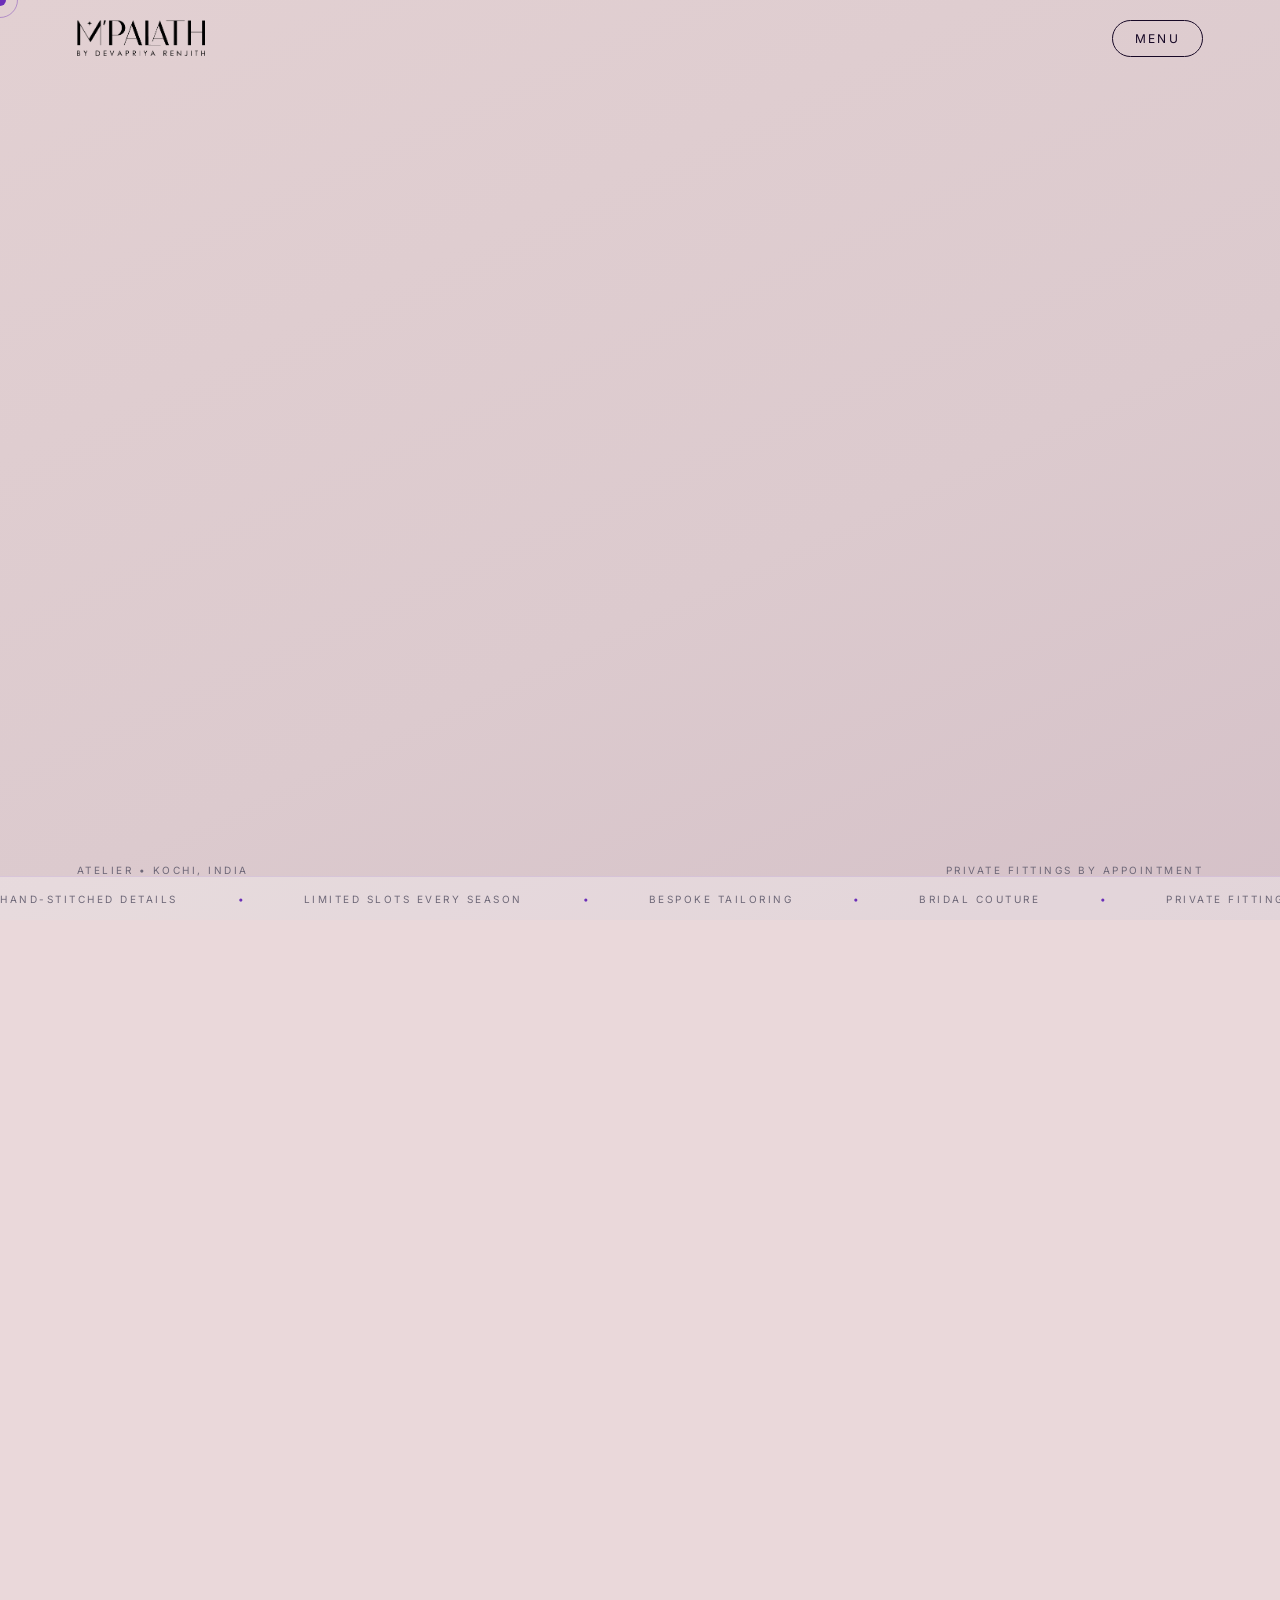
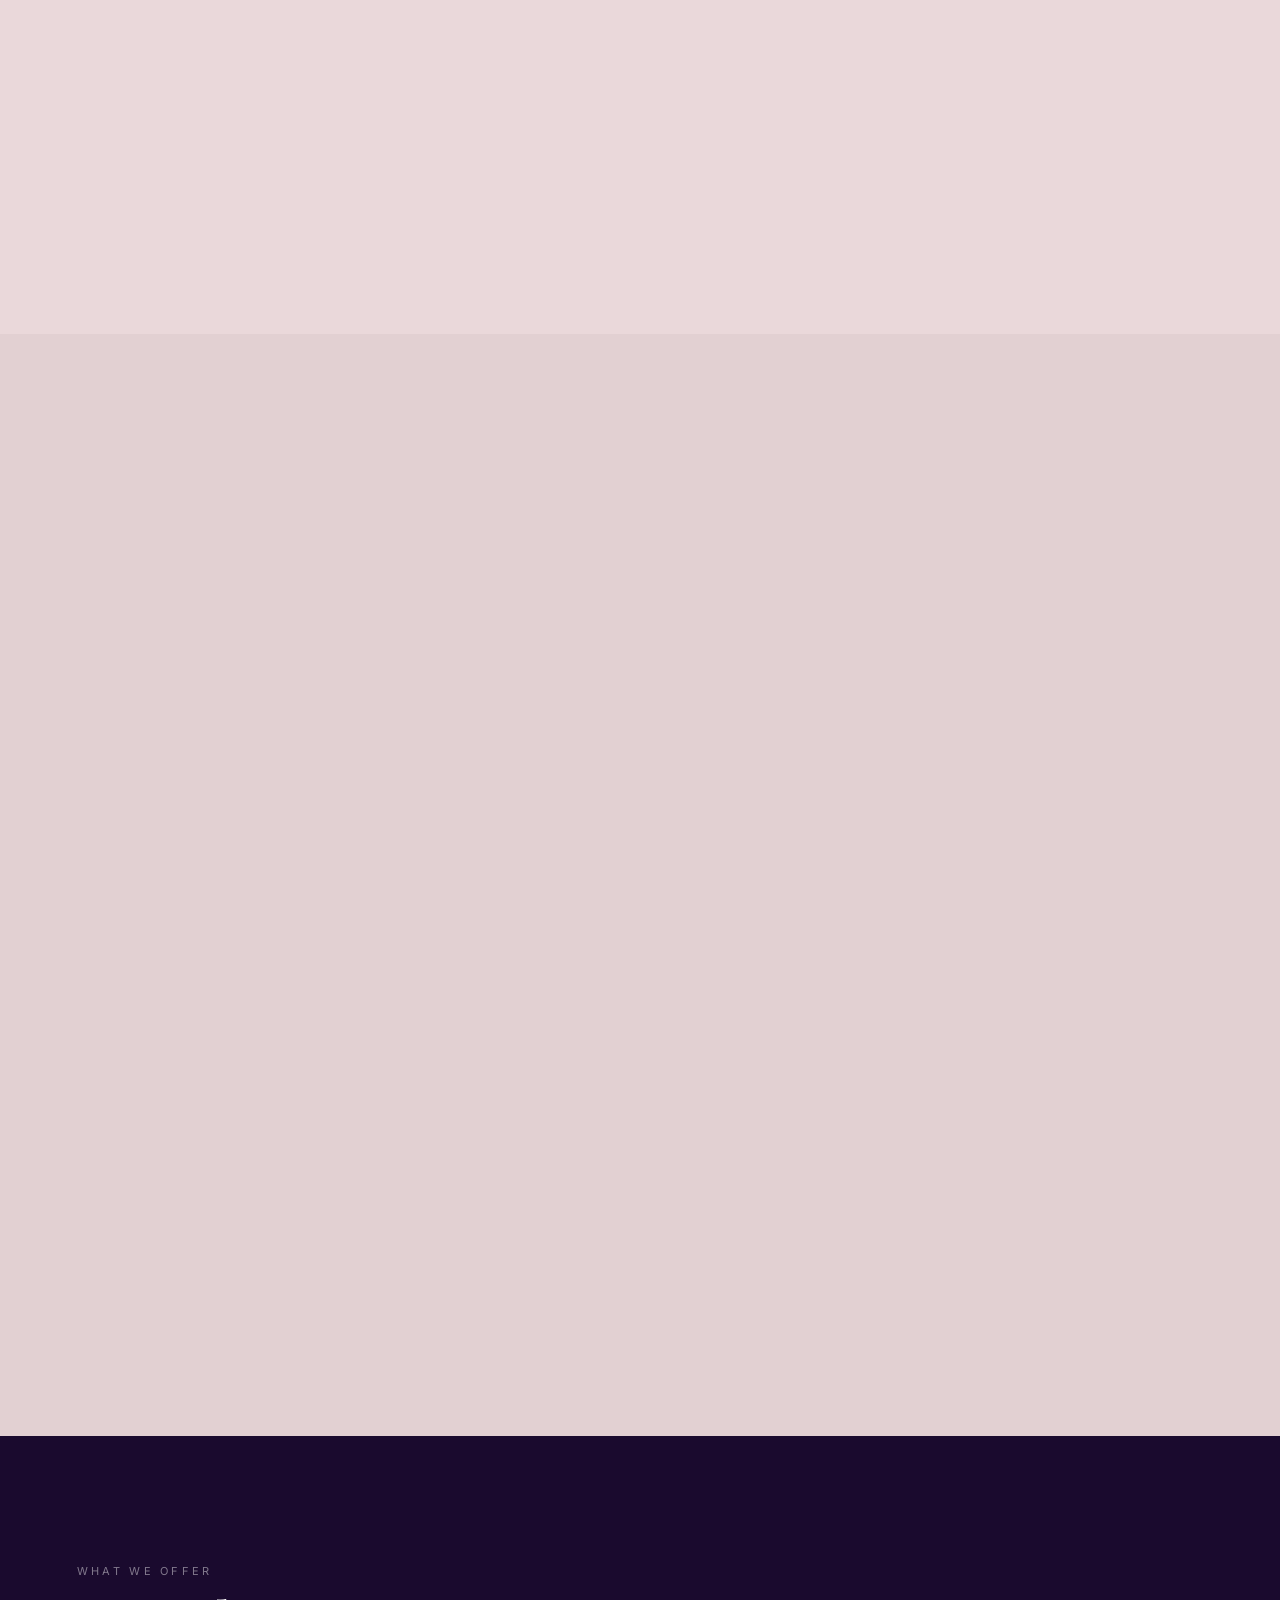
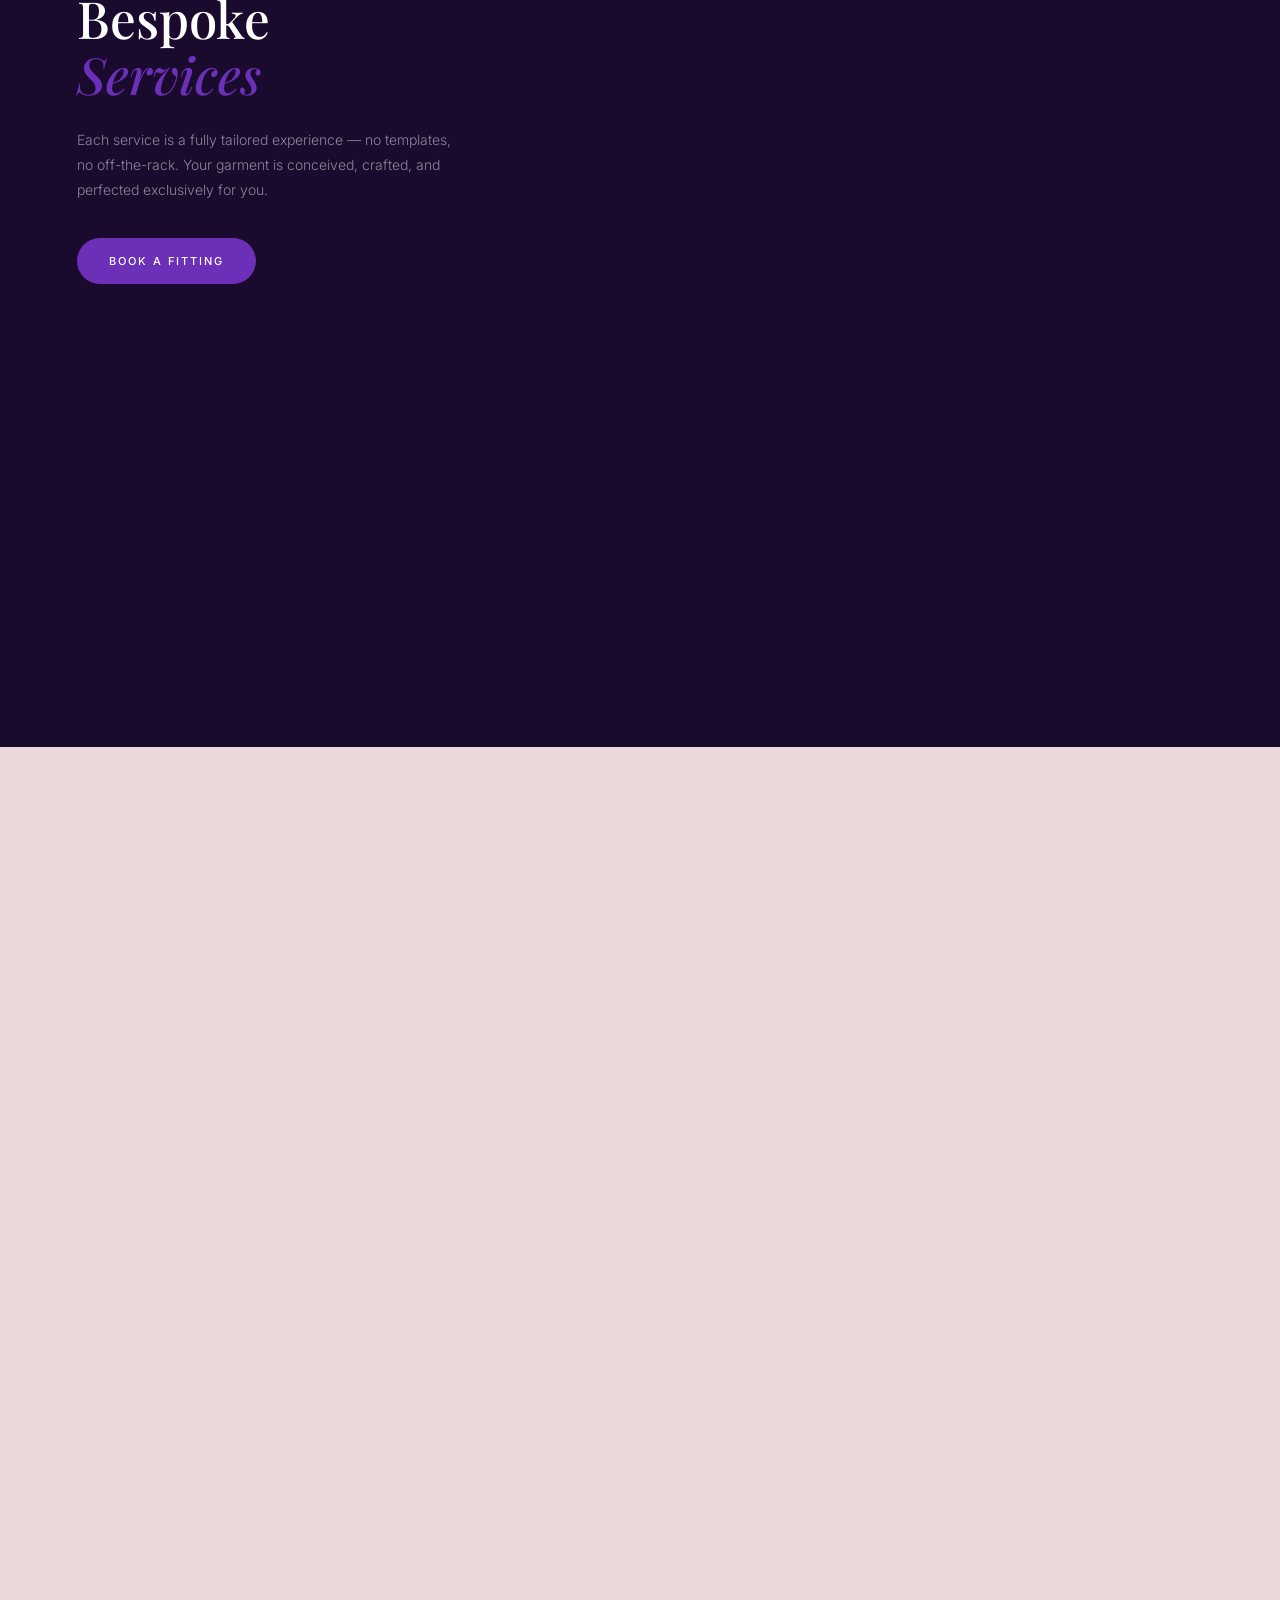
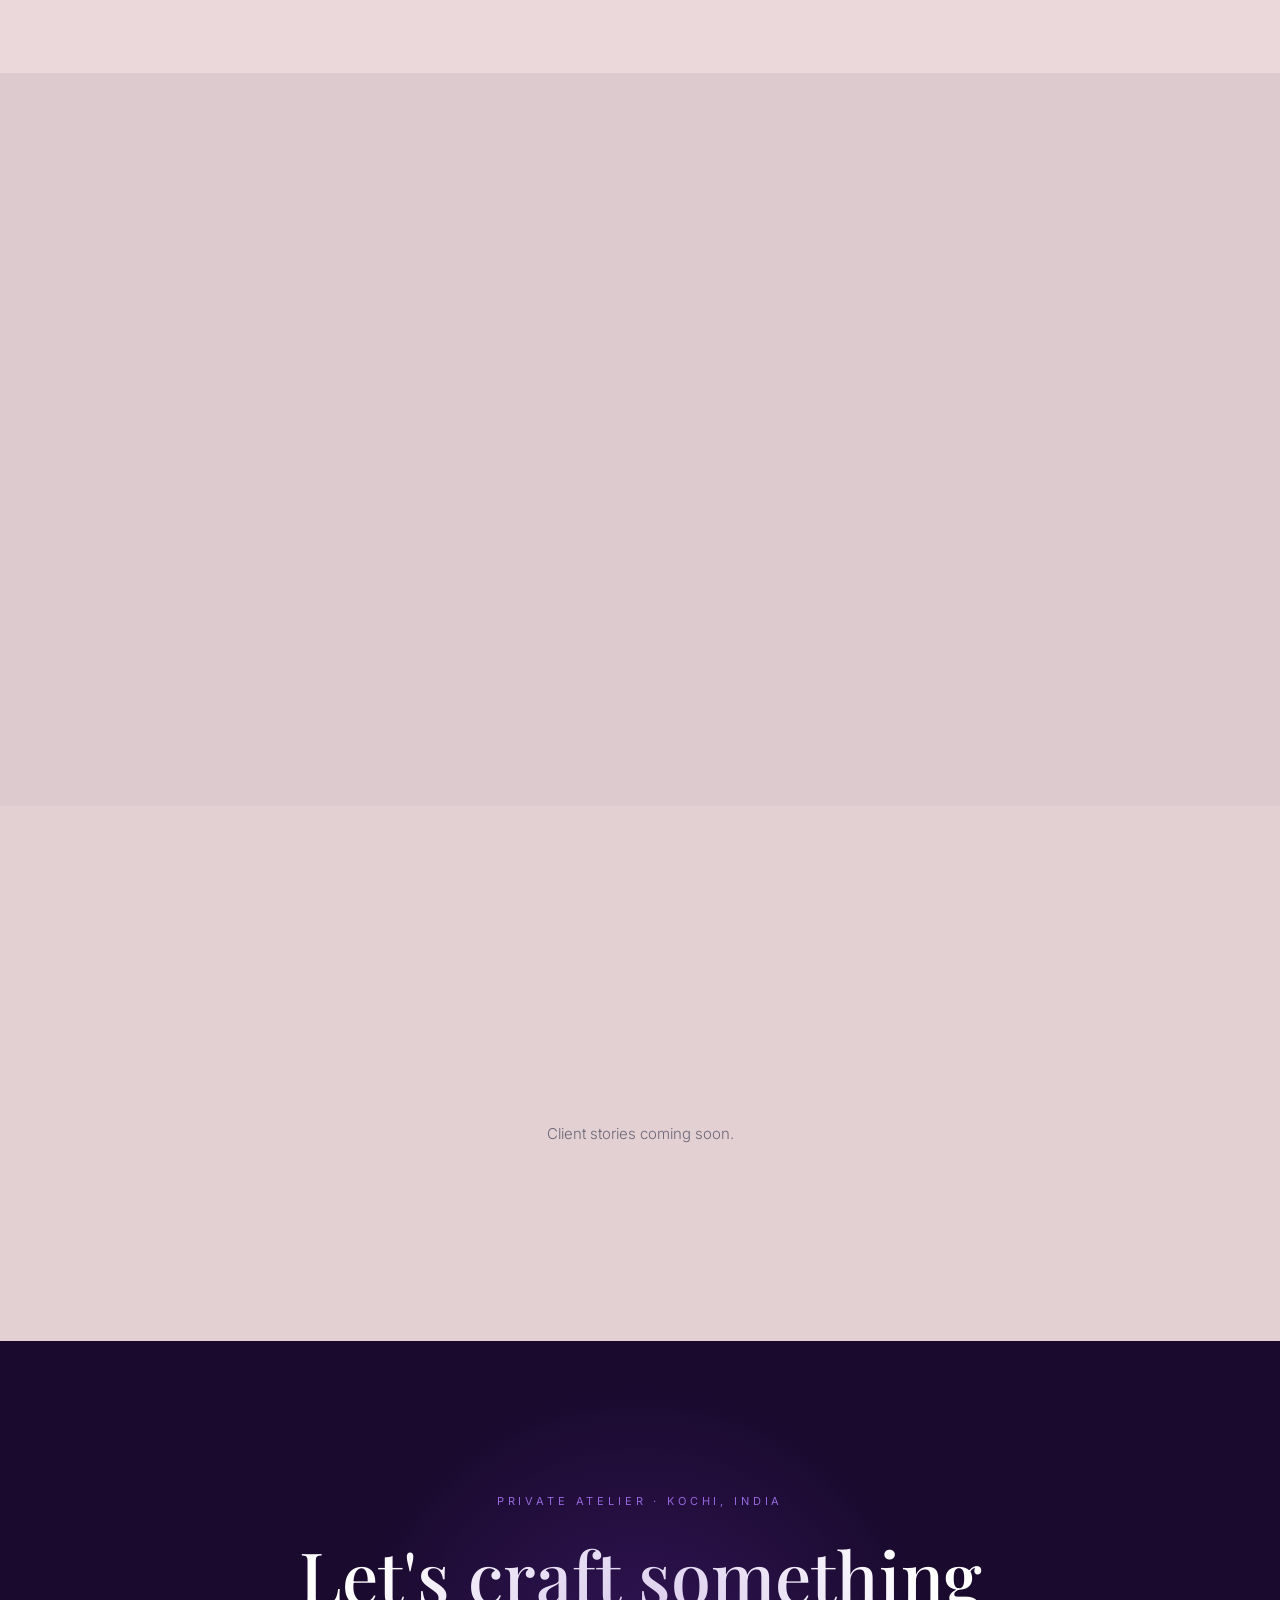
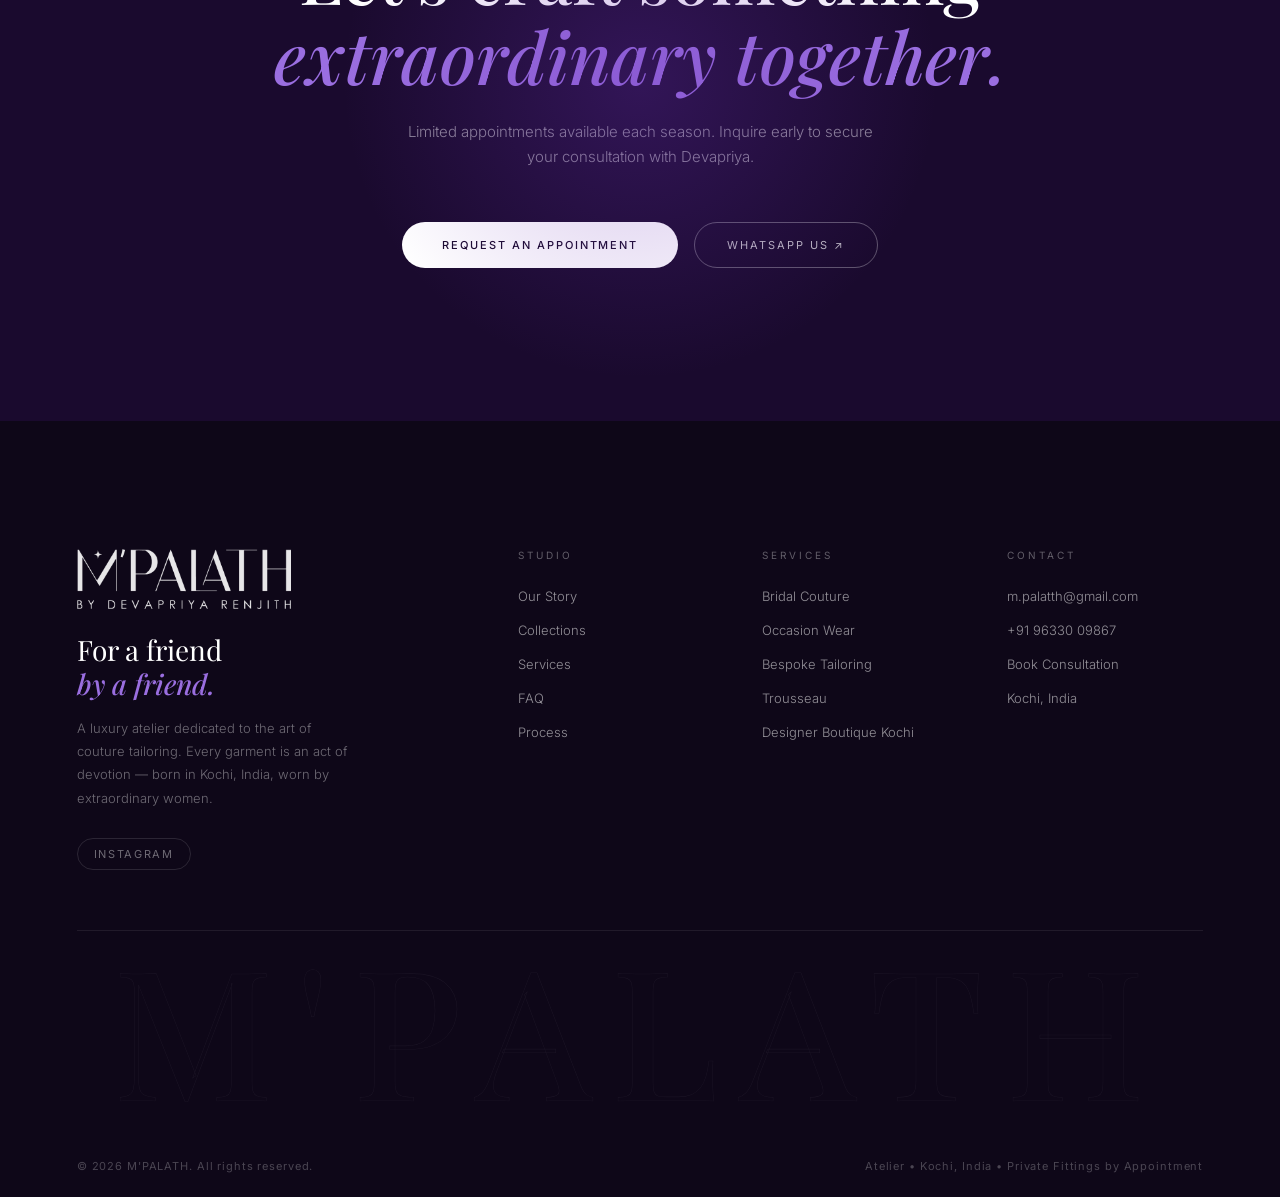
==== commit ca140833: "Add search-friendly favicon" ====
--- a/index.html
+++ b/index.html
@@ -11,8 +11,11 @@
   <meta name="geo.placename" content="Kochi, Kerala">
   <meta name="format-detection" content="telephone=yes">
   <link rel="canonical" href="https://www.mpalath.com/">
-  <link rel="icon" type="image/png" href="assets/mpalath-logo.png">
-  <link rel="apple-touch-icon" href="assets/mpalath-logo-full.png">
+  <link rel="icon" href="/favicon.ico" sizes="any">
+  <link rel="icon" type="image/svg+xml" href="/assets/favicon.svg">
+  <link rel="icon" type="image/png" sizes="48x48" href="/assets/favicon-48.png">
+  <link rel="icon" type="image/png" sizes="96x96" href="/assets/favicon-96.png">
+  <link rel="apple-touch-icon" sizes="180x180" href="/assets/apple-touch-icon.png">
   <link rel="manifest" href="/site.webmanifest">
 
   <title>M'PALATH Kochi | Bridal Couture & Bespoke Tailoring</title>
